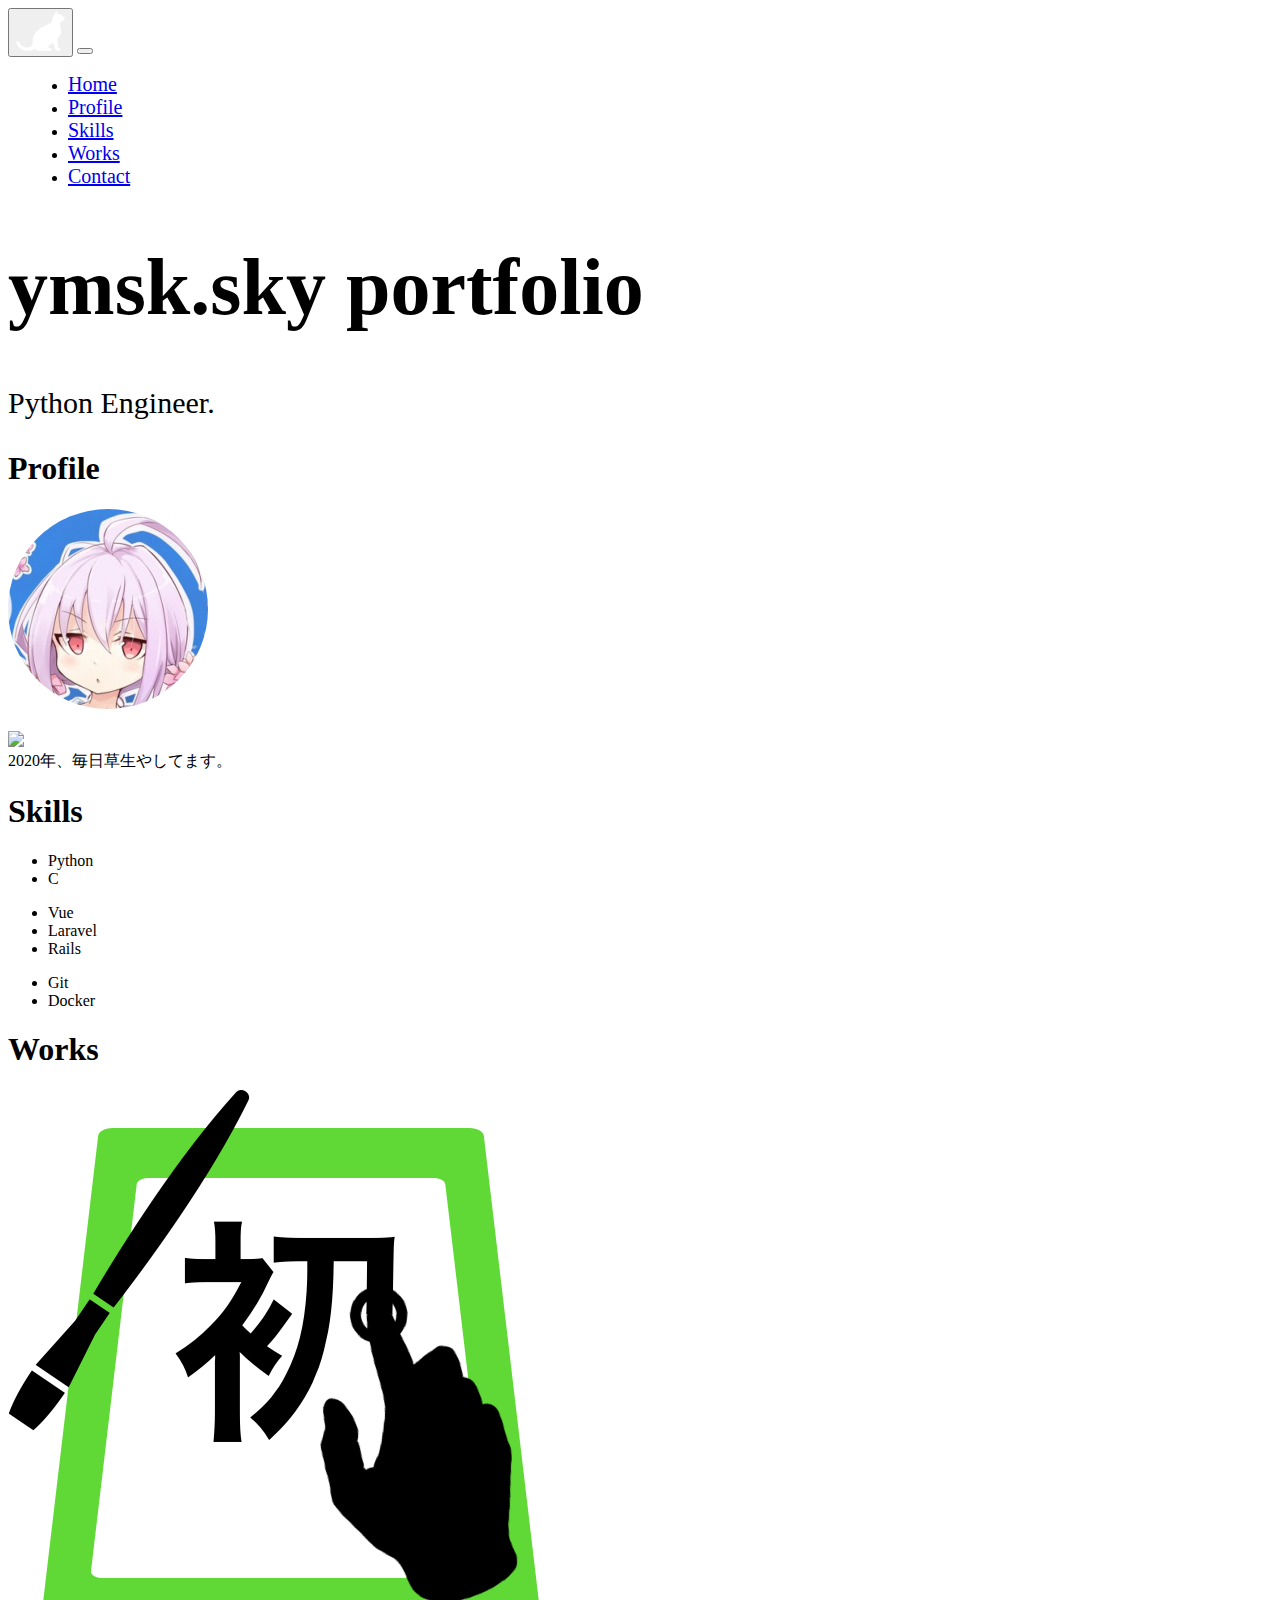
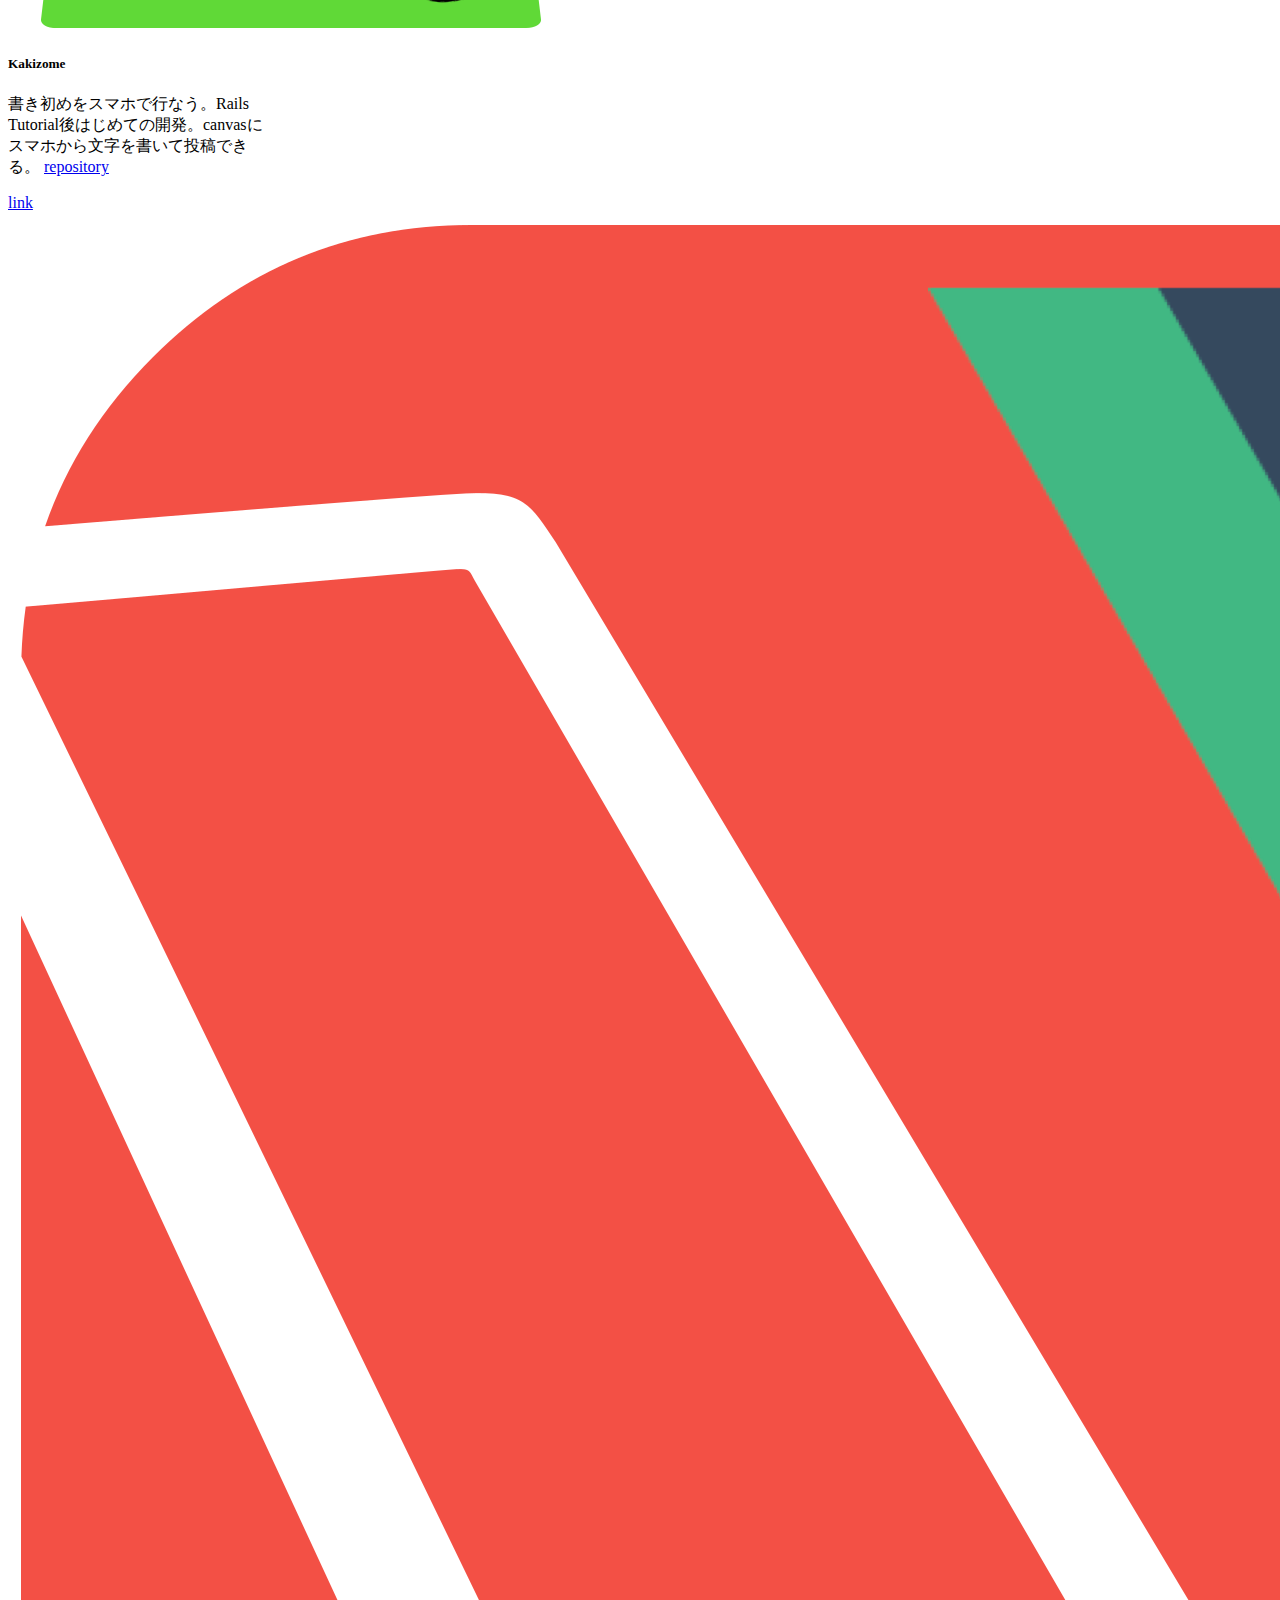
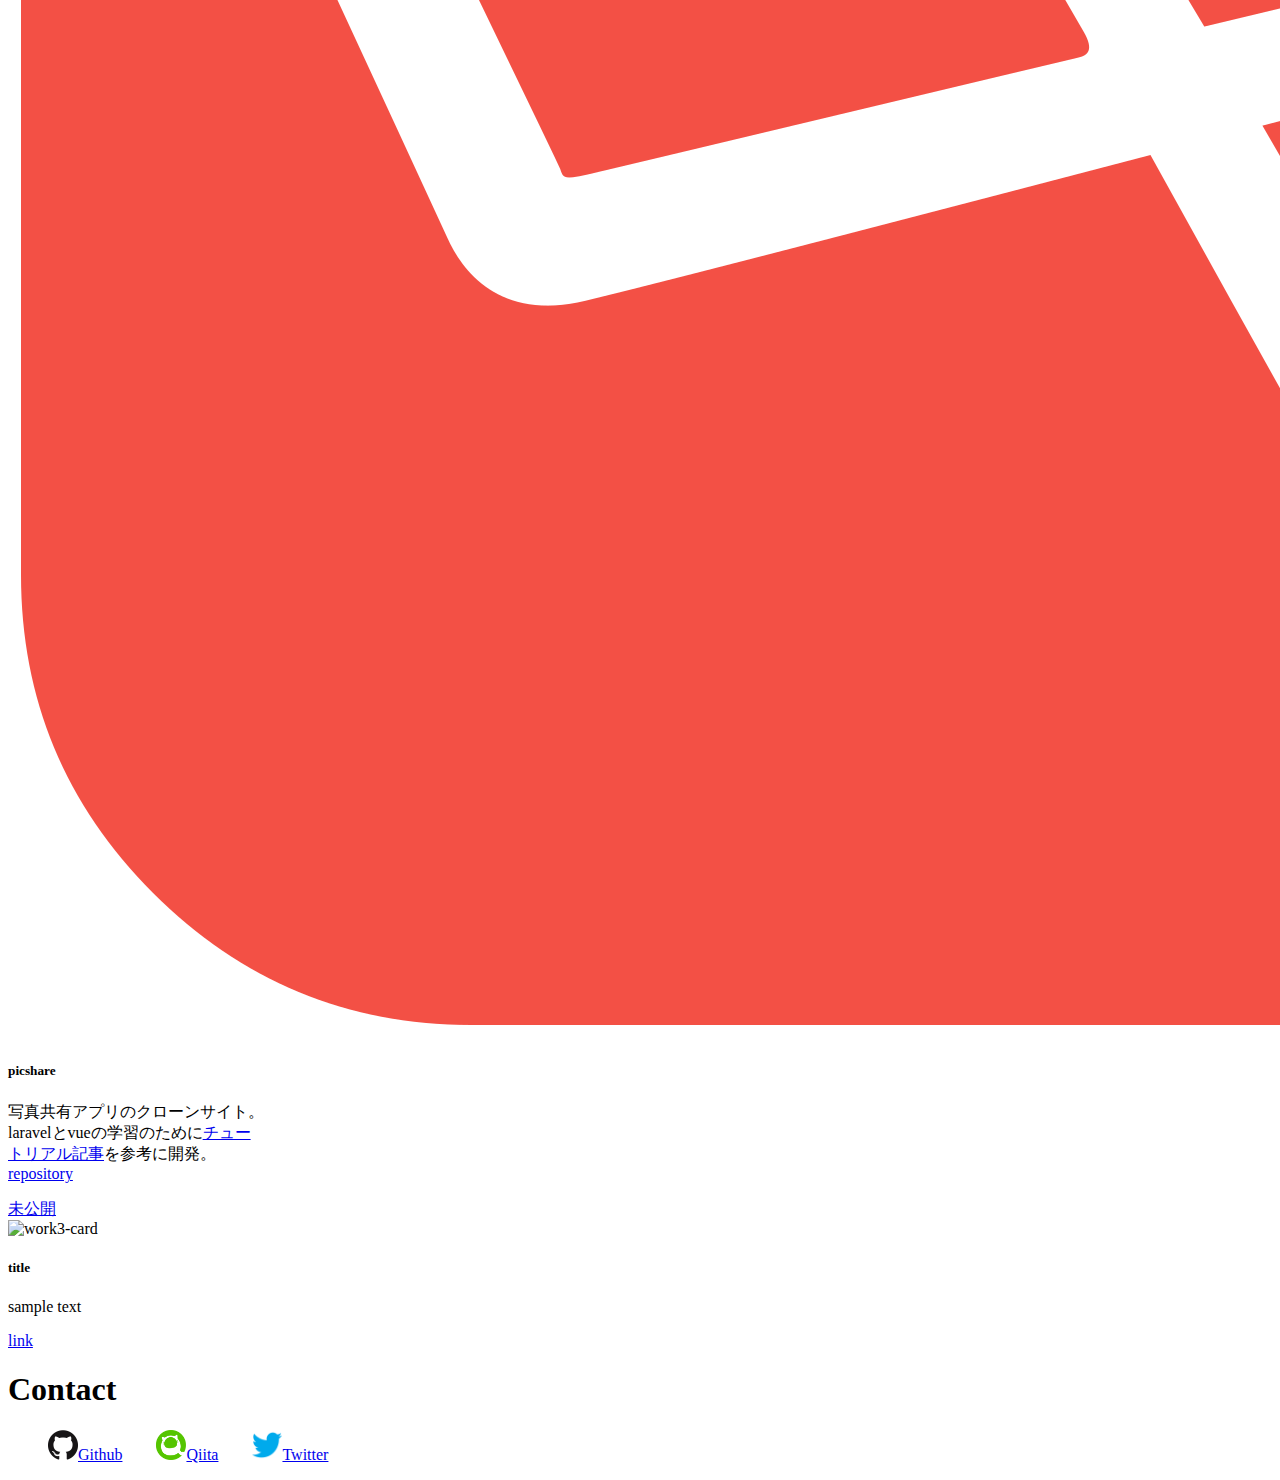
==== index.html @ 37daa80e "fix home" ====
<!DOCTYPE html>
<html lang="ja">
  <head>
    <meta charset="utf-8">
    <meta name="viewport" content="width=device-width, initial-scale=1.0">

    <title>ymsk-sky</title>

    <!-- css -->
    <link href="https://stackpath.bootstrapcdn.com/bootstrap/4.2.1/css/bootstrap.min.css" rel="stylesheet" integrity="sha384-GJzZqFGwb1QTTN6wy59ffF1BuGJpLSa9DkKMp0DgiMDm4iYMj70gZWKYbI706tWS" crossorigin="anonymous">
    <link href="css/master.css" rel="stylesheet" type="text/css">

    <!-- javascript -->
    <script defer src="https://code.jquery.com/jquery-3.3.1.slim.min.js" integrity="sha384-q8i/X+965DzO0rT7abK41JStQIAqVgRVzpbzo5smXKp4YfRvH+8abtTE1Pi6jizo" crossorigin="anonymous"></script>
    <script defer src="https://cdnjs.cloudflare.com/ajax/libs/popper.js/1.14.6/umd/popper.min.js" integrity="sha384-wHAiFfRlMFy6i5SRaxvfOCifBUQy1xHdJ/yoi7FRNXMRBu5WHdZYu1hA6ZOblgut" crossorigin="anonymous"></script>
    <script defer src="https://stackpath.bootstrapcdn.com/bootstrap/4.2.1/js/bootstrap.min.js" integrity="sha384-B0UglyR+jN6CkvvICOB2joaf5I4l3gm9GU6Hc1og6Ls7i6U/mkkaduKaBhlAXv9k" crossorigin="anonymous"></script>
    <script defer src="js/master.js" type="text/javascript"></script>
  </head>
  <body>
    <nav class="navbar navbar-expand-lg navbar-dark bg-dark">
      <button class="btn navbar-brand" onclick="addCats()">
        <img src="img/cat-icon.png" alt="cat">
      </button>

      <button class="navbar-toggler" type="button" data-toggle="collapse" data-target="#navbarSupportedContent" aria-controls="navbarSupportedContent" aria-expanded="false" aria-label="Toggle navigation">
        <span class="navbar-toggler-icon"></span>
      </button>
      <div class="collapse navbar-collapse" id="navbarSupportedContent">
        <ul class="navbar-nav ml-auto">
          <li class="nav-item">
            <a class="nav-link" href="#home">Home</a>
          </li>
          <li class="nav-item">
            <a class="nav-link" href="#profile">Profile</a>
          </li>
          <li class="nav-item">
            <a class="nav-link" href="#skills">Skills</a>
          </li>
          <li class="nav-item">
            <a class="nav-link" href="#works">Works</a>
          </li>
          <li class="nav-item">
            <a class="nav-link" href="#contact">Contact</a>
          </li>
        </ul>
      </div>
    </nav>
    <div class="container">
      <h1 id="home">ymsk.sky portfolio</h1>
      <p class="home-description">Python Engineer.</p>

      <h1 id="profile">Profile</h1>
      <img class="my-icon" src="img/prof.jpg" alt="icon">
      <div class="profile-content">
        <br>
        <img src="https://grass-graph.moshimo.works/images/ymsk-sky.png">
        <br>
        2020年、毎日草生やしてます。
      </div>

      <h1 id="skills">Skills</h1>
      <div class="skills-content">
        <ul class="language-skills">
          <li>Python</li>
          <li>C</li>
        </ul>
        <ul class="frameworks-skills">
          <li>Vue</li>
          <li>Laravel</li>
          <li>Rails</li>
        </ul>
        <ul class="tools-skills">
          <li>Git</li>
          <li>Docker</li>
        </ul>
      </div>

      <h1 id="works">Works</h1>
      <div class="works-content row">
        <div class="col-3">
          <div class="card">
            <img class="card-img-top" src="img/kakizome.png" alt="work1-card">
            <div class="card-body">
              <h5 class="card-title">Kakizome</h5>
              <p class="card-text">
                書き初めをスマホで行なう。Rails Tutorial後はじめての開発。canvasにスマホから文字を書いて投稿できる。
                <a href="https://github.com/ymsk-sky/kakizome" target="_blank" rel="noopener noreferrer">repository</a>
              </p>
              <a class="btn btn-primary" href="https://kakizome.herokuapp.com" target="_blank" rel="noopener noreferrer">link</a>
            </div>
          </div>
        </div>
        <div class="col-3">
          <div class="card">
            <img class="card-img-top picshare-img" src="img/laravel_with_vue.png" alt="work2-card">
            <div class="card-body">
              <h5 class="card-title">picshare</h5>
              <p class="card-text">
                写真共有アプリのクローンサイト。laravelとvueの学習のために<a href="https://www.hypertextcandy.com/vue-laravel-tutorial-introduction" target="_blank" rel="noopener noreferrer">チュートリアル記事</a>を参考に開発。
                <a href="https://github.com/ymsk-sky/picshare_tutorial_app" target="_blank" rel="noopener noreferrer">repository</a>
              </p>
              <a class="btn btn-primary disabled" href="#">未公開</a>
            </div>
          </div>
        </div>
        <div class="col-3">
          <div class="card">
            <img class="card-img-top" src="" alt="work3-card">
            <div class="card-body">
              <h5 class="card-title">title</h5>
              <p class="card-text">sample text</p>
              <a class="btn btn-primary" href="#" target="_blank" rel="noopener noreferrer">link</a>
            </div>
          </div>
        </div>
      </div>

      <h1 id="contact">Contact</h1>
      <ul class="contact-list">
        <li><a href="https://github.com/ymsk-sky" target="_blank" rel="noopener noreferrer"><img src="img/github.png">Github</a></li>
        <li><a href="https://qiita.com/ymsk_sky" target="_blank" rel="noopener noreferrer"><img src="img/qiita.png">Qiita</a></li>
        <li><a href="https://twitter.com/ymsk_sky" target="_blank" rel="noopener noreferrer"><img src="img/twitter.png">Twitter</a></li>
      </ul>
    </div>
  </body>
</html>
---- css/master.css ----
/* for NAVBAR */
.navbar-brand > img {
  height: 40px;
}

.nav-item {
  margin-left: 20px;
}

.nav-link {
  font-size: 20px;
}

/* for HOME */
#home {
  font-size: 80px;
}

.home-description {
  font-size: 30px;
}

/* for PROFILE */
.my-icon {
  height: 200px;
  border-radius: 50%;
}

/* for WORKS */
.works-content .card {
  width: 16rem;
}

.picshare-img {
  padding: 5%;
}

/* for CONTACT */
.contact-list img {
  width: 30px;
}

.contact-list li {
  display: inline;
  padding-right: 30px;
}
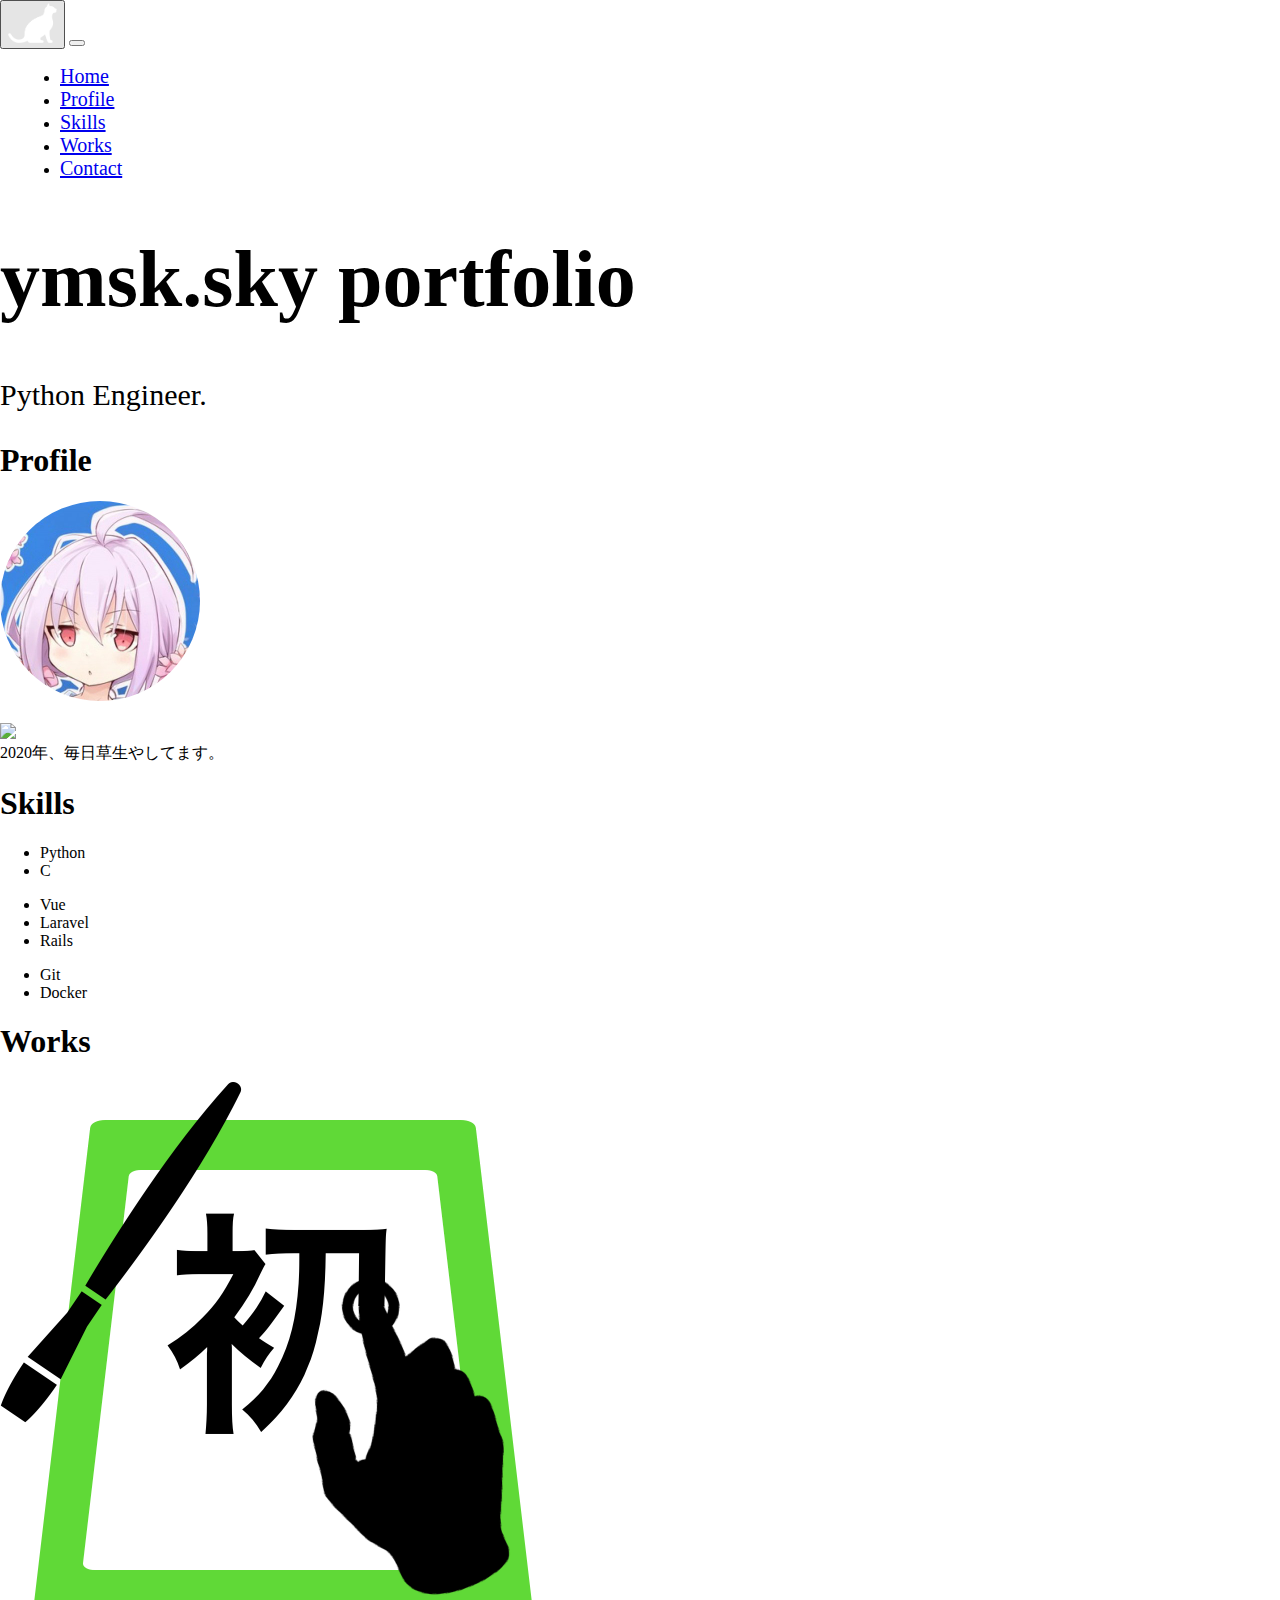
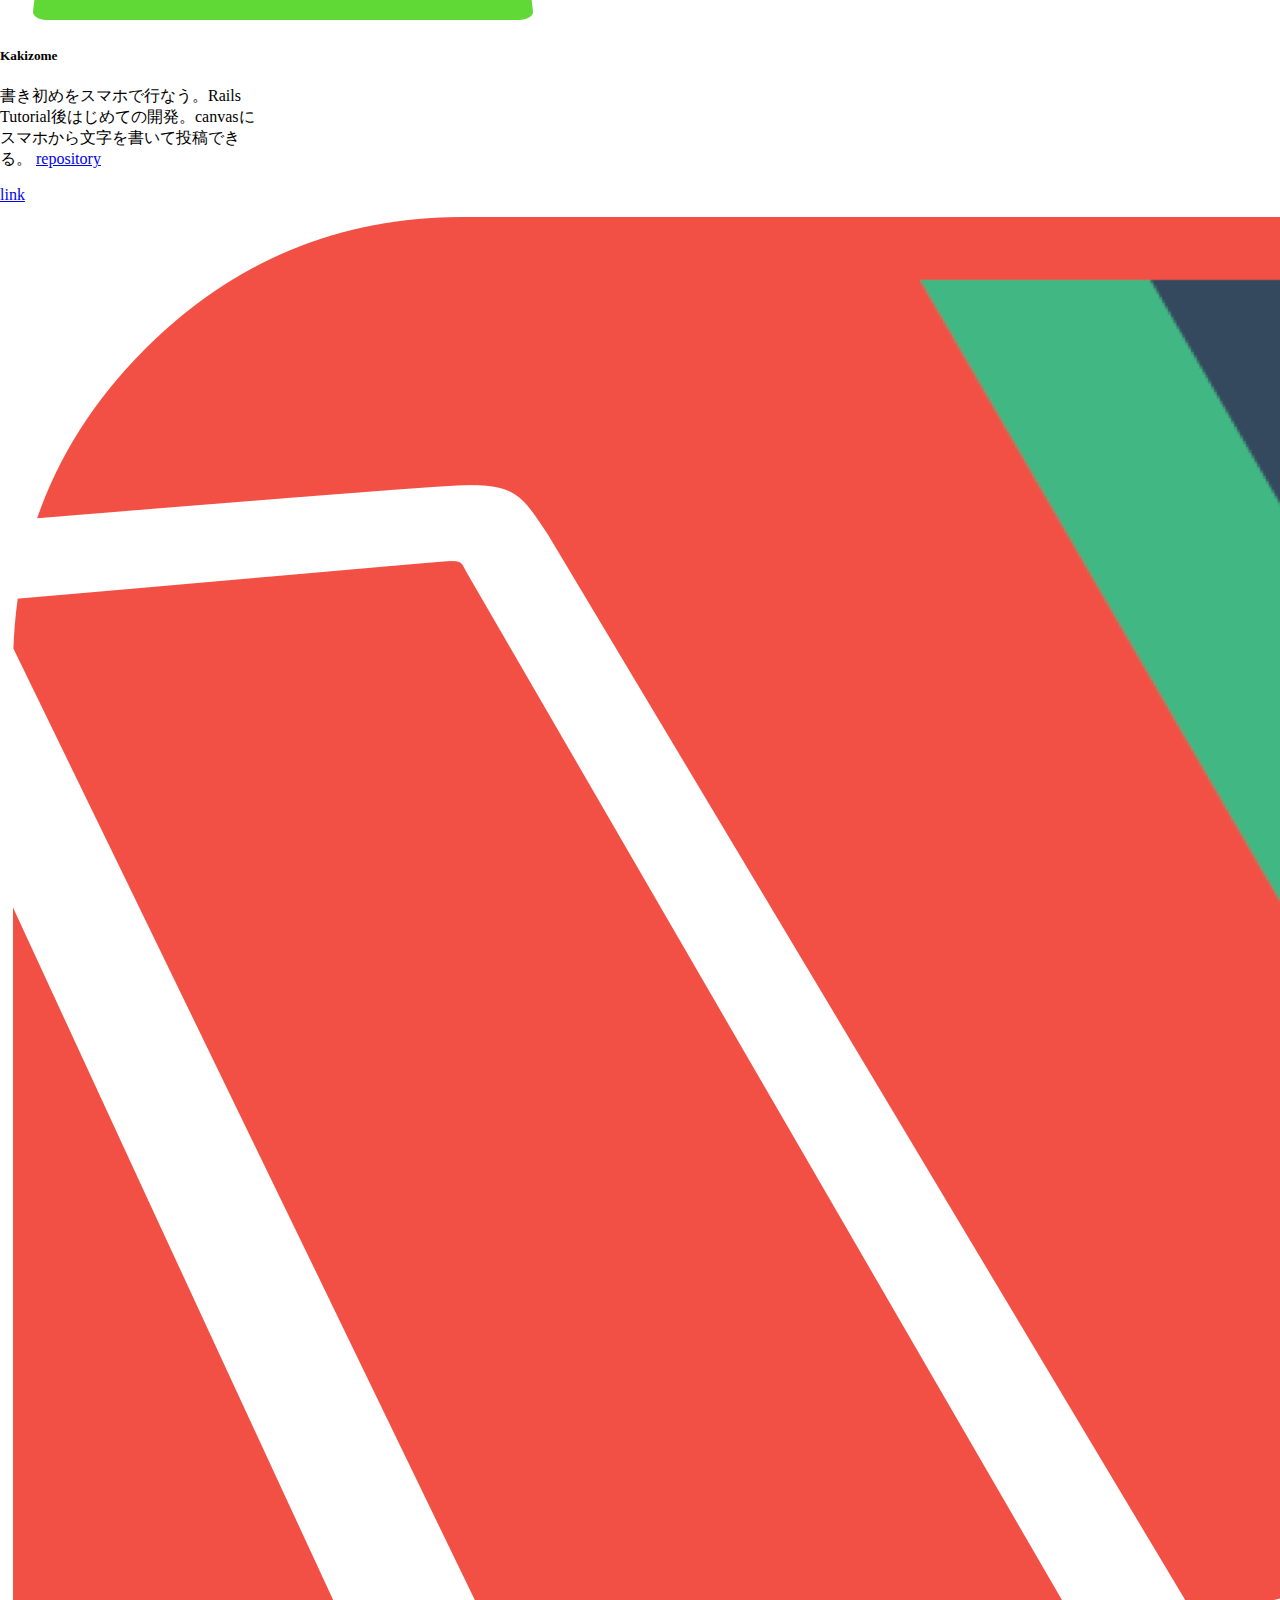
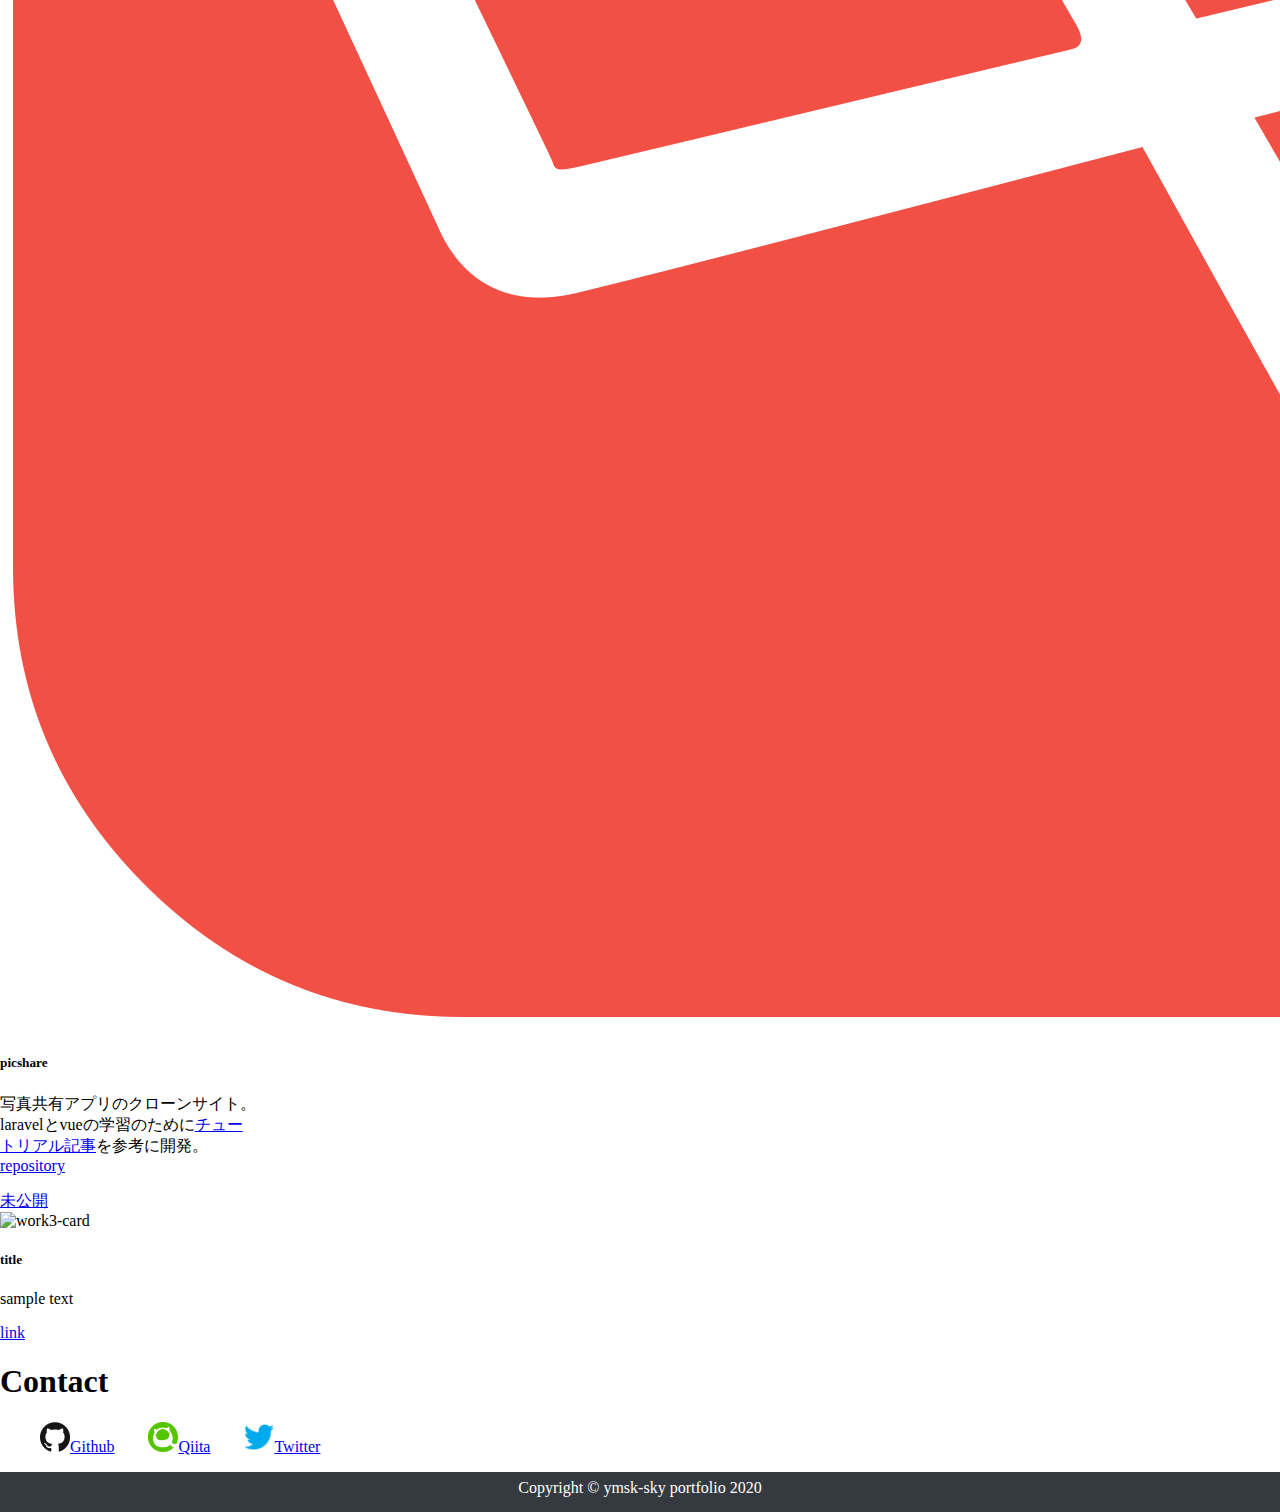
==== commit 2ba030d2: "implement footer" ====
--- a/index.html
+++ b/index.html
@@ -45,6 +45,7 @@
         </ul>
       </div>
     </nav>
+
     <div class="container">
       <h1 id="home">ymsk.sky portfolio</h1>
       <p class="home-description">Python Engineer.</p>
@@ -122,5 +123,9 @@
         <li><a href="https://twitter.com/ymsk_sky" target="_blank" rel="noopener noreferrer"><img src="img/twitter.png">Twitter</a></li>
       </ul>
     </div>
+
+    <footer class="footer">
+      <p class="footer-text">Copyright © ymsk-sky portfolio 2020</p>
+    </footer>
   </body>
 </html>
--- a/css/master.css
+++ b/css/master.css
@@ -1,3 +1,9 @@
+body, html {
+  padding: 0;
+  margin: 0;
+  height: 100%;
+}
+
 /* for NAVBAR */
 .navbar-brand > img {
   height: 40px;
@@ -44,3 +50,18 @@
   display: inline;
   padding-right: 30px;
 }
+
+/* for FOOTER */
+.footer {
+  bottom: 0;
+  width: 100%;
+  height: 40px;
+  background-color: #343a40;
+}
+
+.footer-text {
+  color: white;
+  text-align: center;
+  padding-top: 7px;
+  margin-bottom: 0;
+}
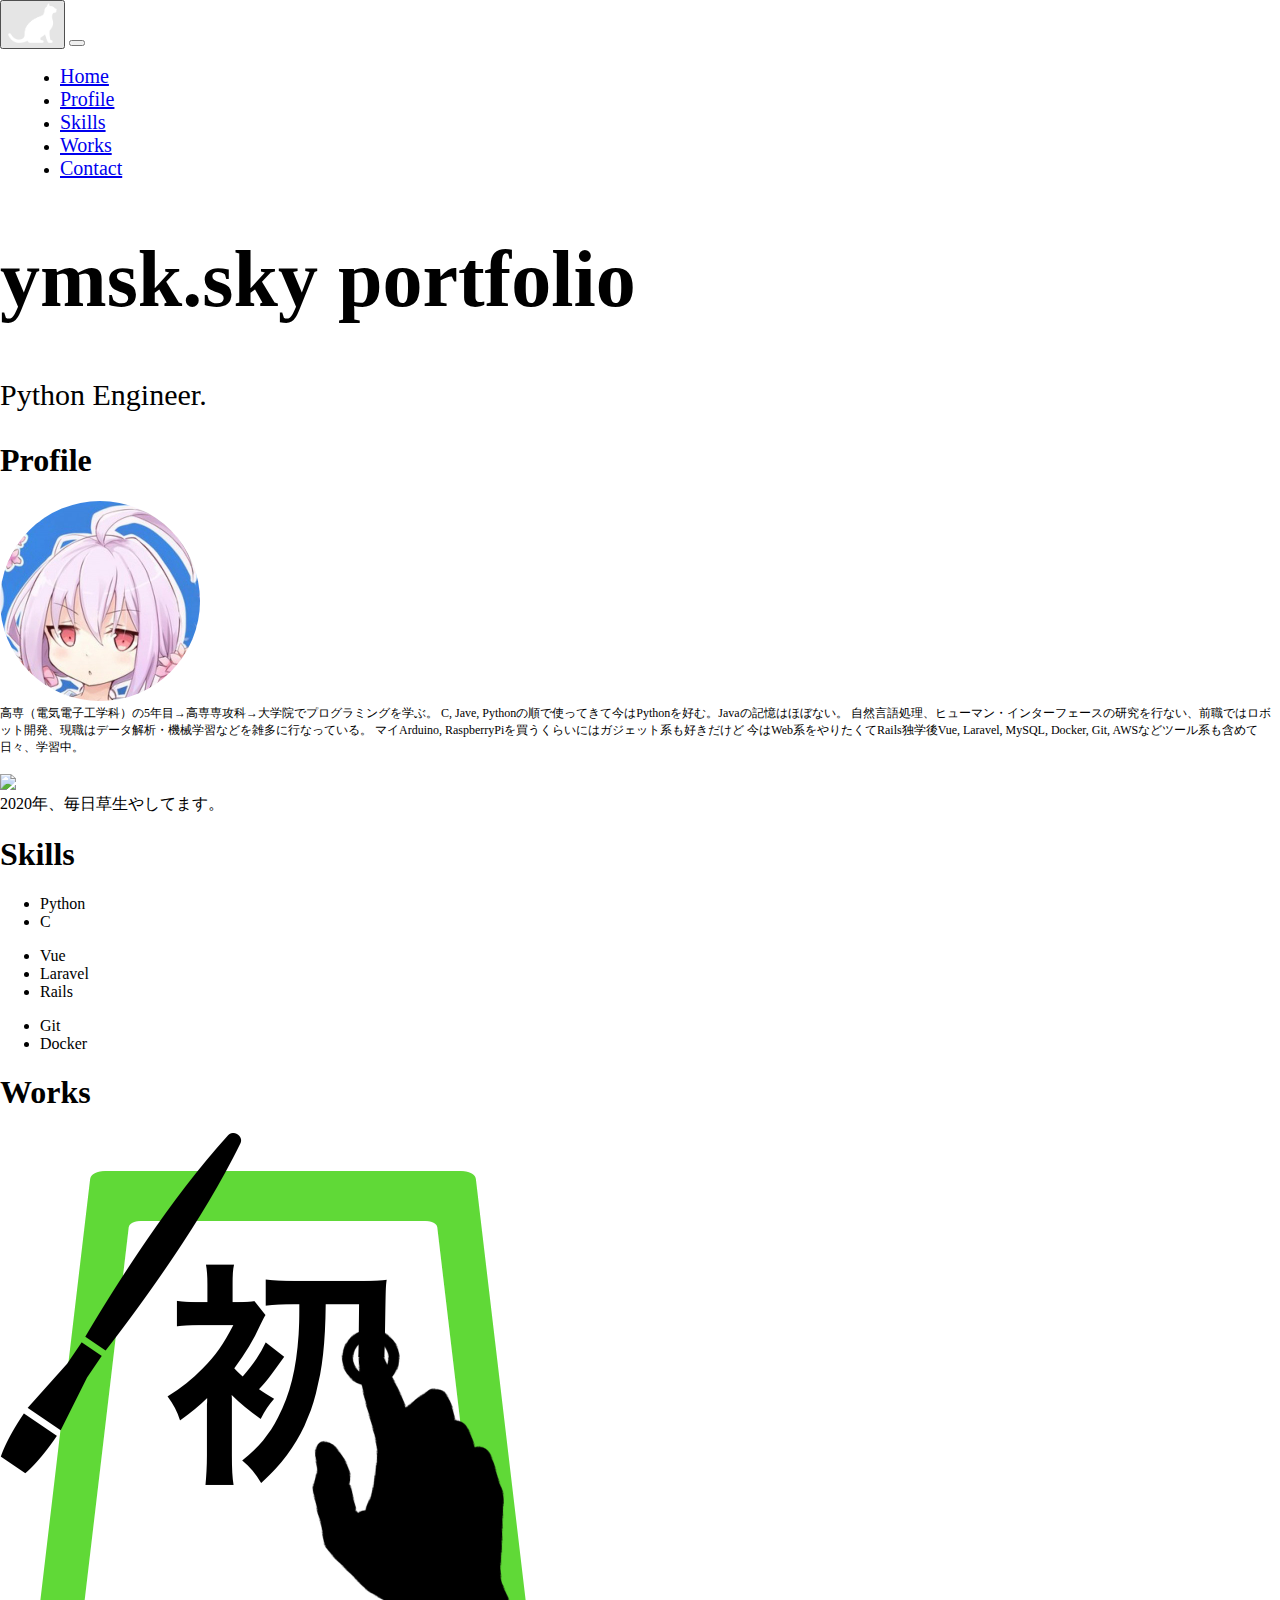
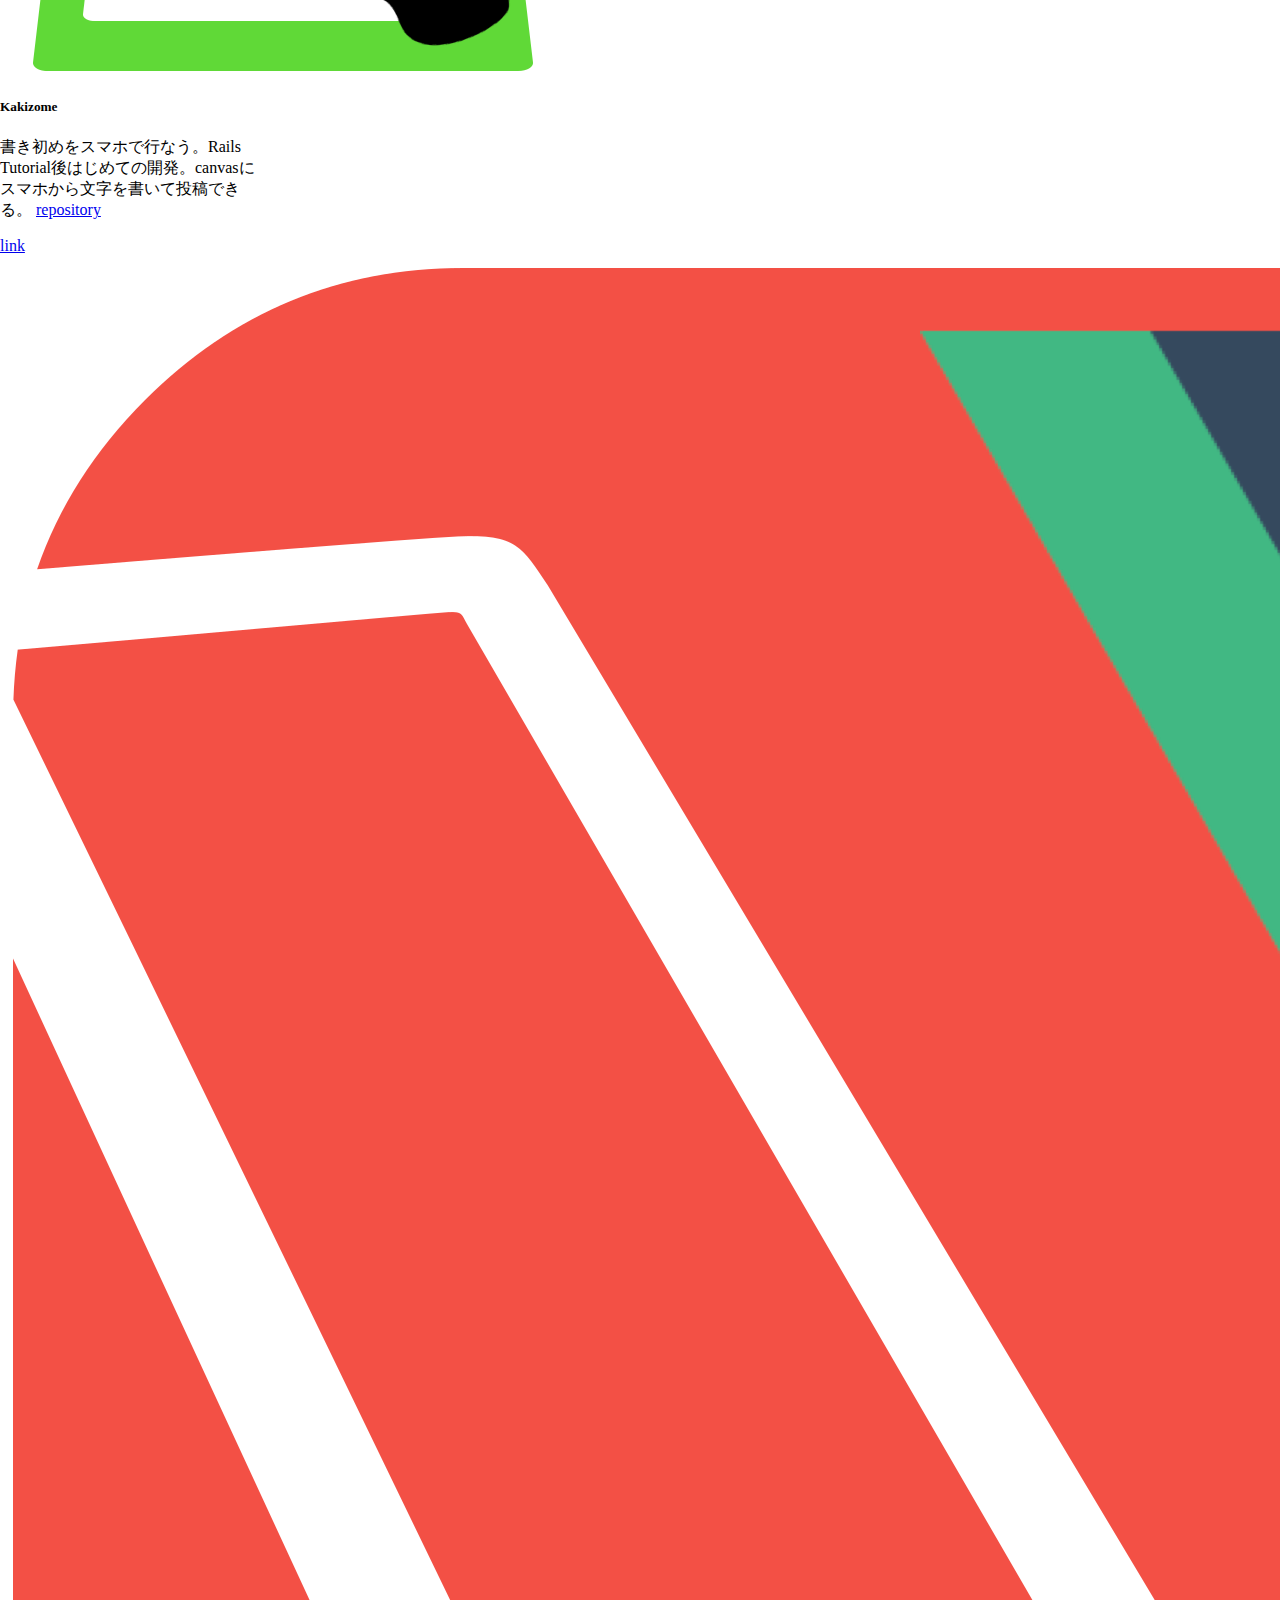
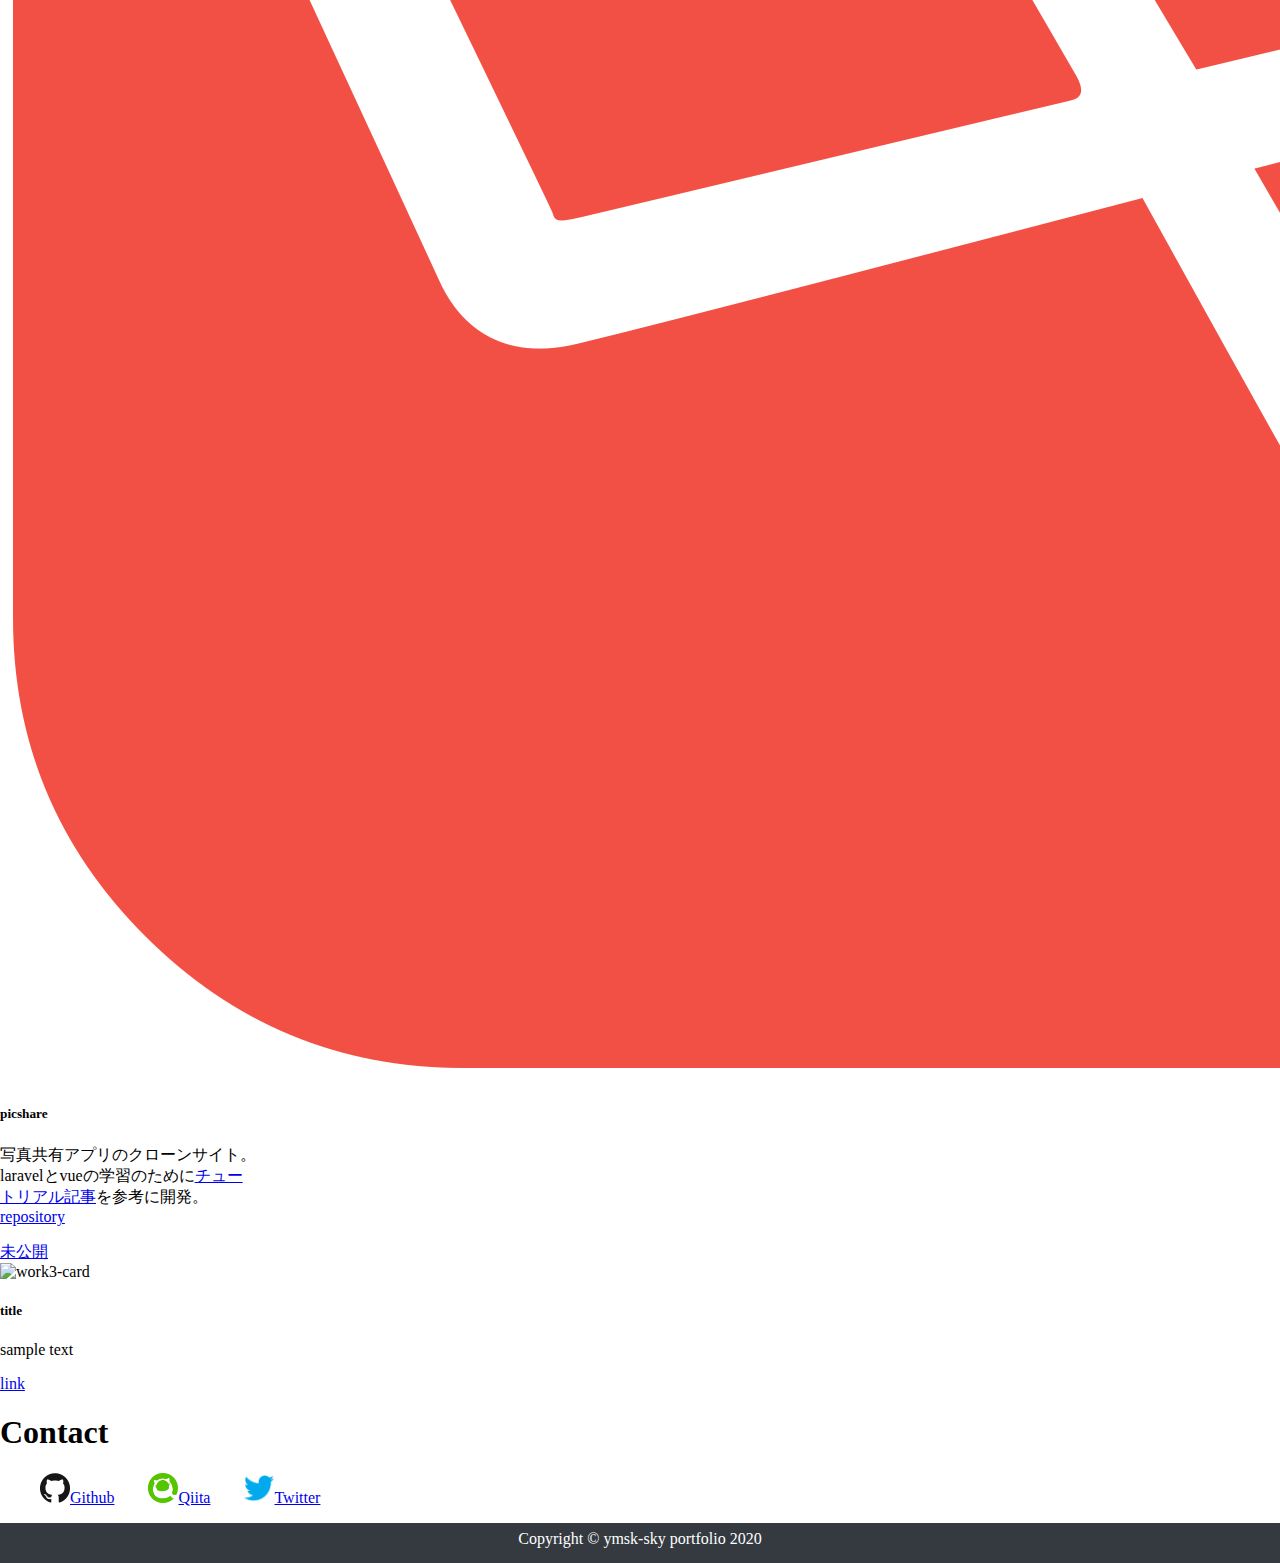
==== commit c0144dba: "プロフィール文章作成" ====
--- a/index.html
+++ b/index.html
@@ -53,6 +53,13 @@
       <h1 id="profile">Profile</h1>
       <img class="my-icon" src="img/prof.jpg" alt="icon">
       <div class="profile-content">
+        <div class="profile-sentence">
+          高専（電気電子工学科）の5年目→高専専攻科→大学院でプログラミングを学ぶ。
+          C, Jave, Pythonの順で使ってきて今はPythonを好む。Javaの記憶はほぼない。
+          自然言語処理、ヒューマン・インターフェースの研究を行ない、前職ではロボット開発、現職はデータ解析・機械学習などを雑多に行なっている。
+          マイArduino, RaspberryPiを買うくらいにはガジェット系も好きだけど
+          今はWeb系をやりたくてRails独学後Vue, Laravel, MySQL, Docker, Git, AWSなどツール系も含めて日々、学習中。
+        </div>
         <br>
         <img src="https://grass-graph.moshimo.works/images/ymsk-sky.png">
         <br>
--- a/css/master.css
+++ b/css/master.css
@@ -30,6 +30,10 @@
 .my-icon {
   height: 200px;
   border-radius: 50%;
+}
+
+.profile-sentence {
+  font-size: 12px;
 }
 
 /* for WORKS */
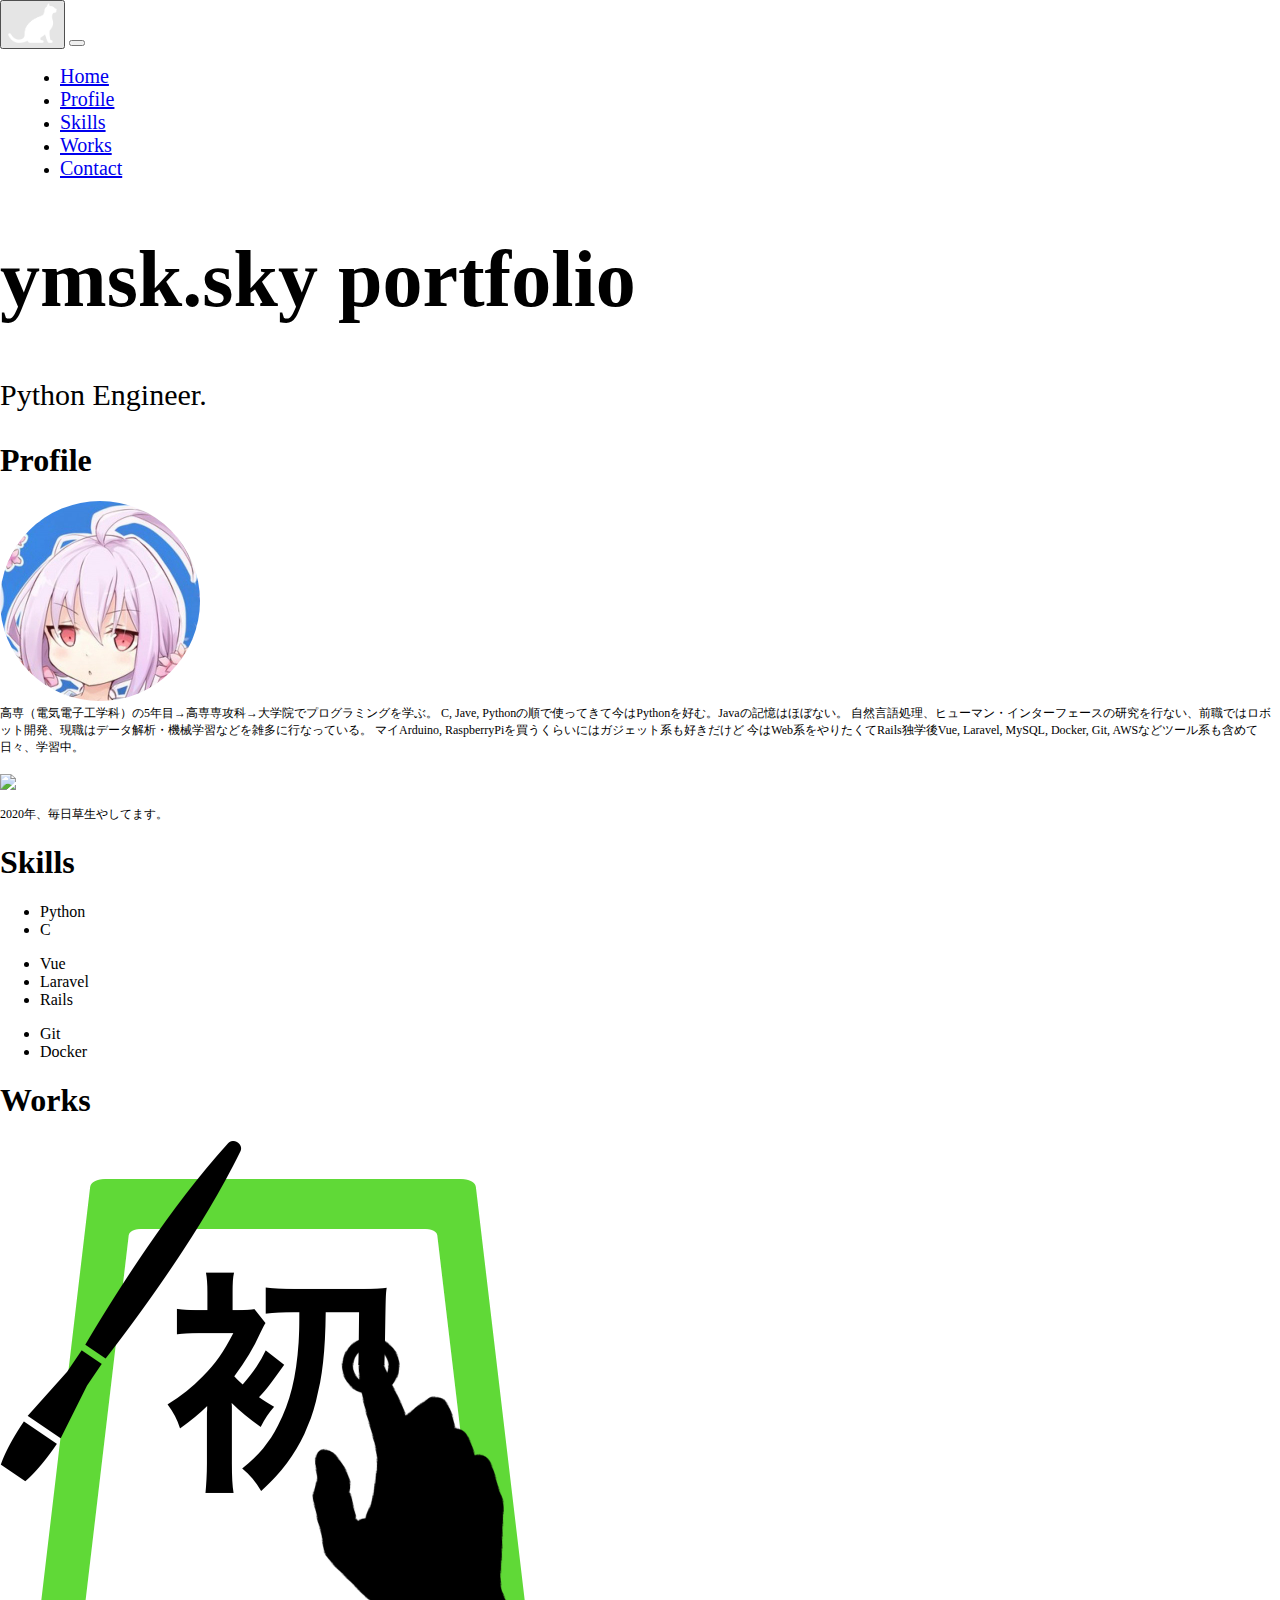
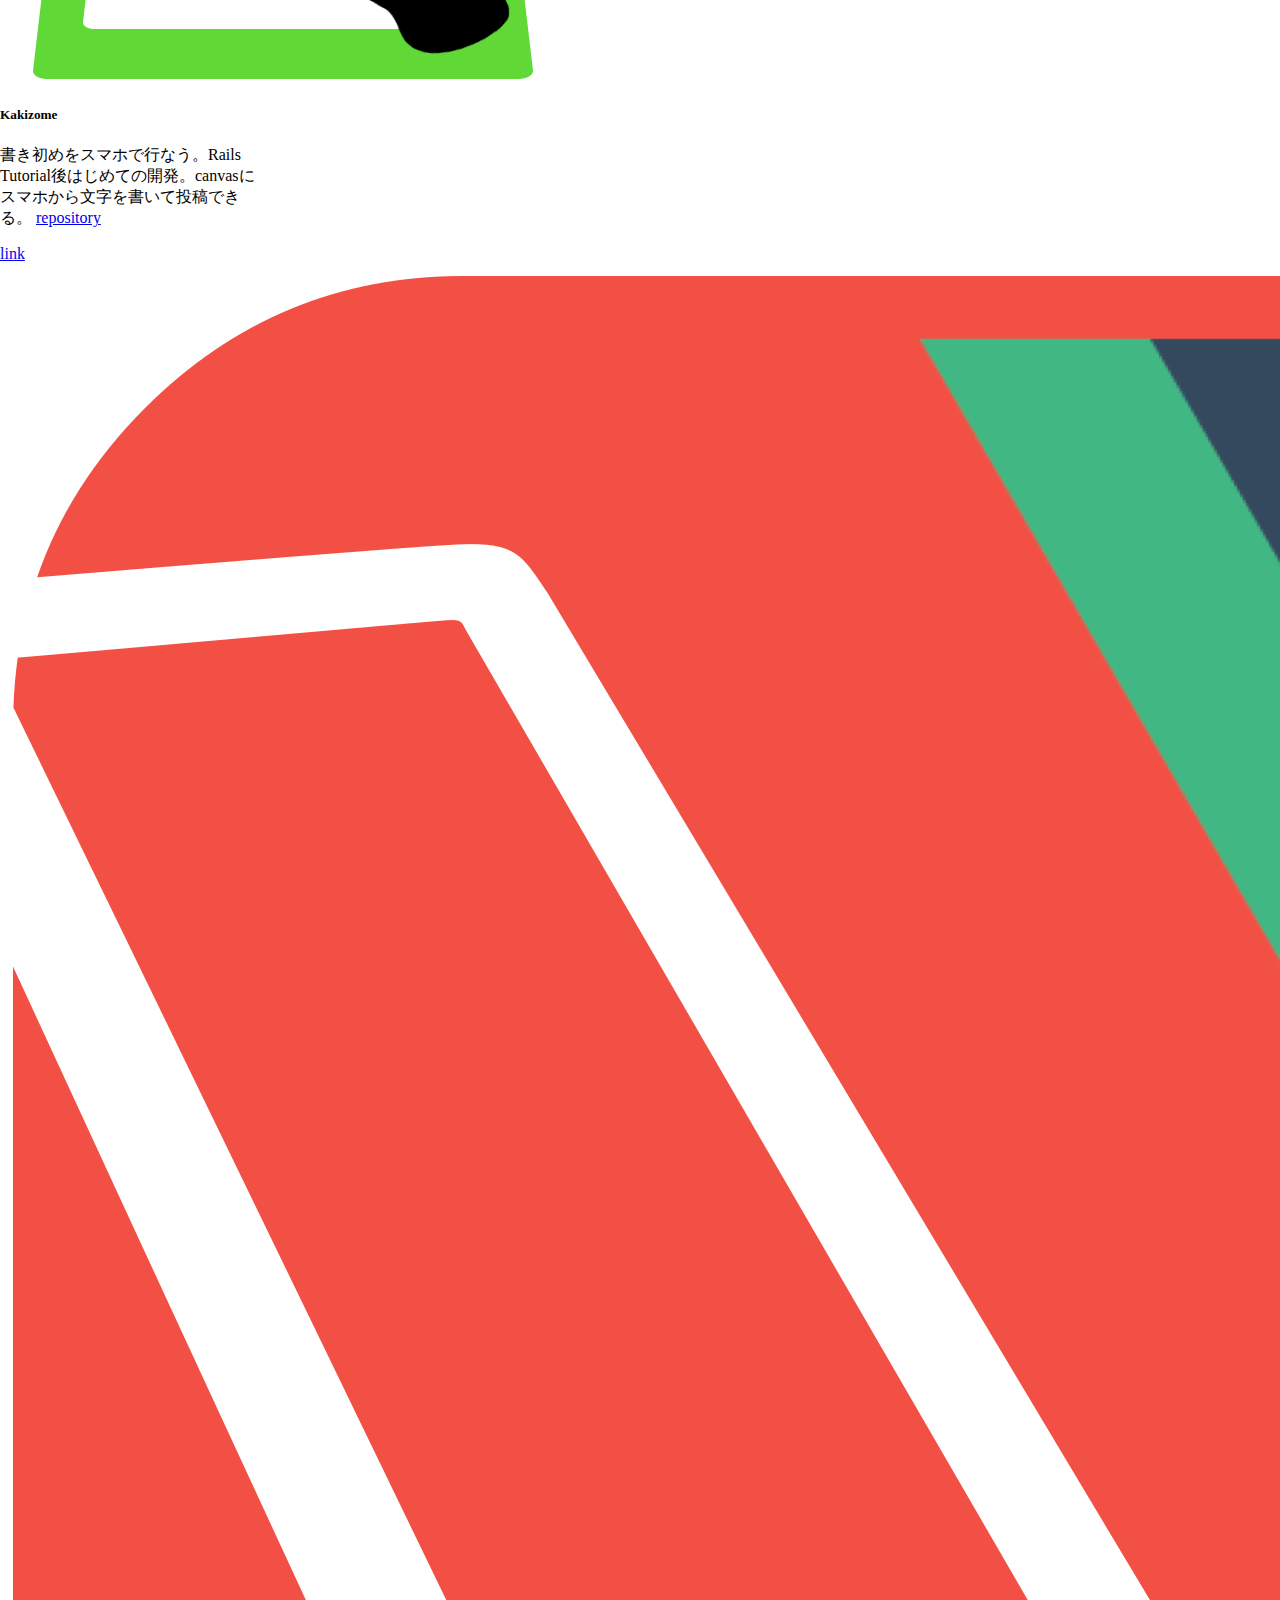
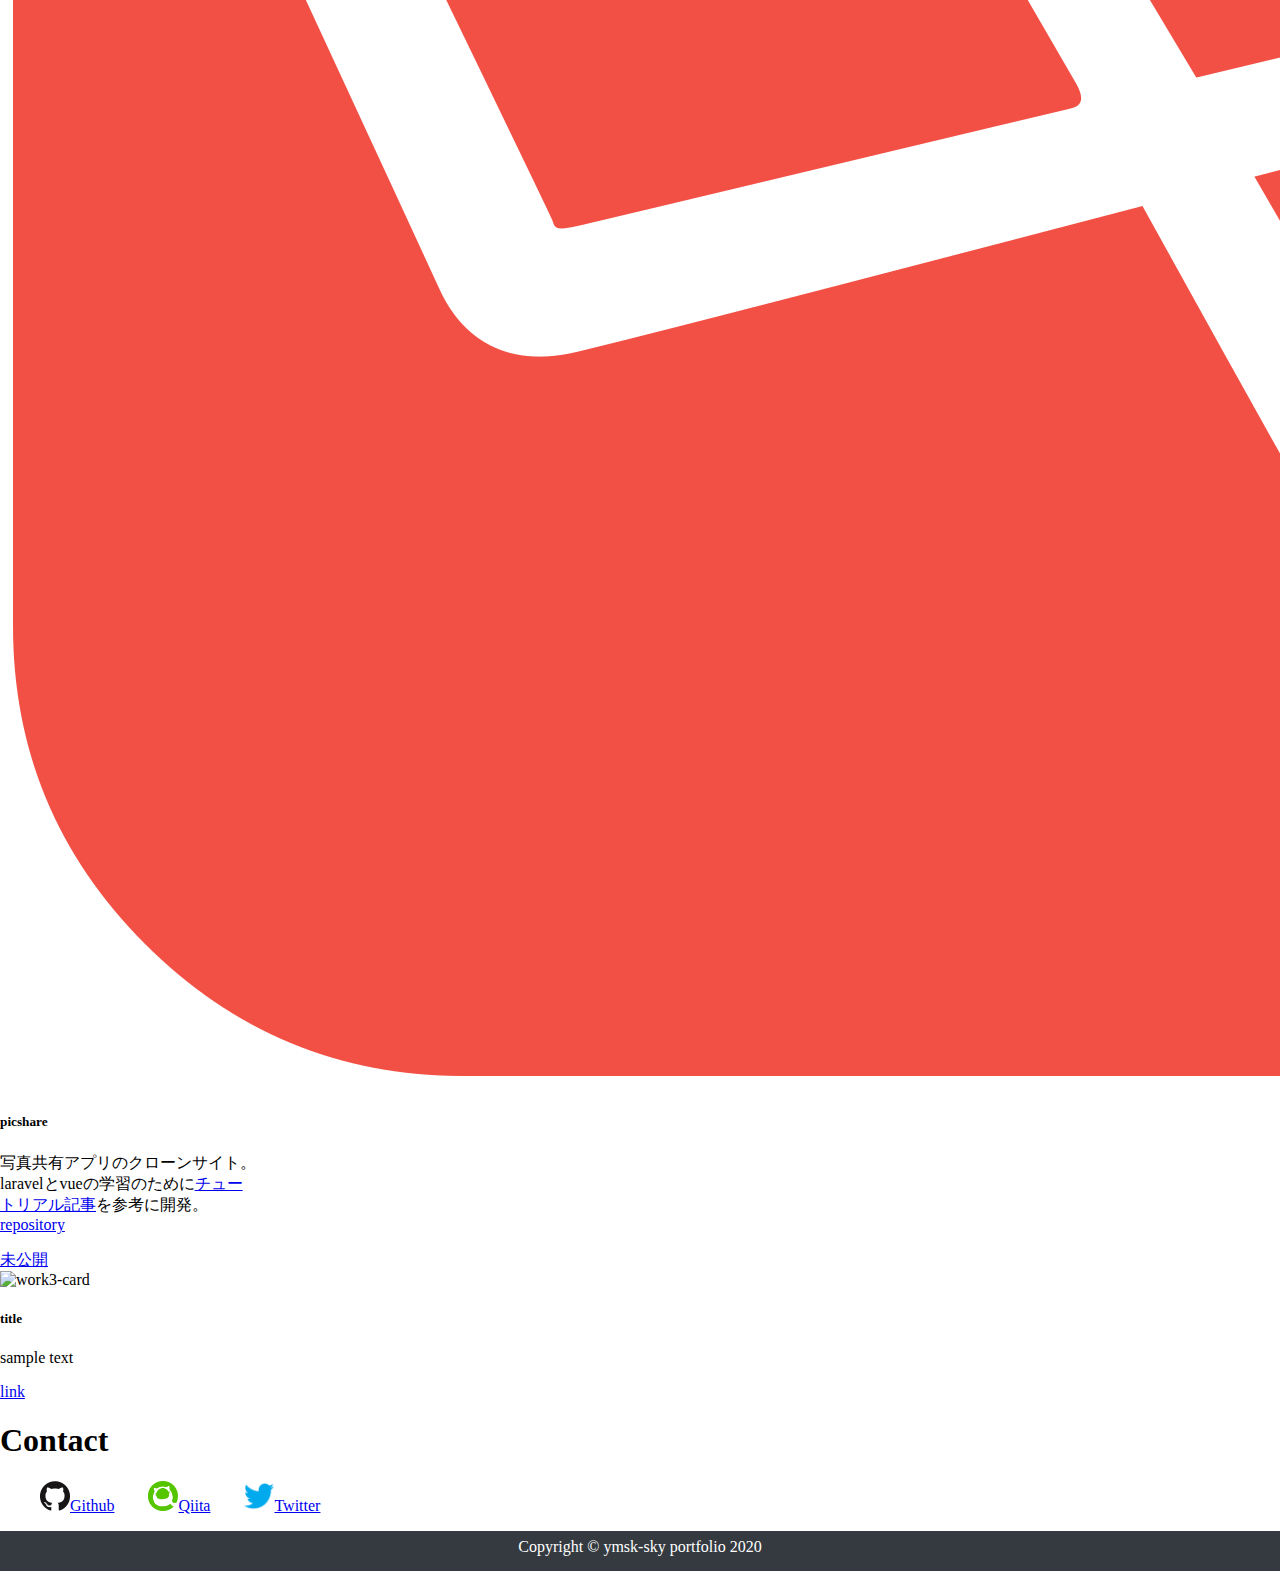
==== commit c11a5fdb: "profile調整" ====
--- a/index.html
+++ b/index.html
@@ -51,8 +51,10 @@
       <p class="home-description">Python Engineer.</p>
 
       <h1 id="profile">Profile</h1>
-      <img class="my-icon" src="img/prof.jpg" alt="icon">
       <div class="profile-content">
+        <div class="profile-icon">
+          <img class="my-icon" src="img/prof.jpg" alt="icon">
+        </div>
         <div class="profile-sentence">
           高専（電気電子工学科）の5年目→高専専攻科→大学院でプログラミングを学ぶ。
           C, Jave, Pythonの順で使ってきて今はPythonを好む。Javaの記憶はほぼない。
@@ -63,7 +65,7 @@
         <br>
         <img src="https://grass-graph.moshimo.works/images/ymsk-sky.png">
         <br>
-        2020年、毎日草生やしてます。
+        <p class="profile-sentence">2020年、毎日草生やしてます。</p>
       </div>
 
       <h1 id="skills">Skills</h1>
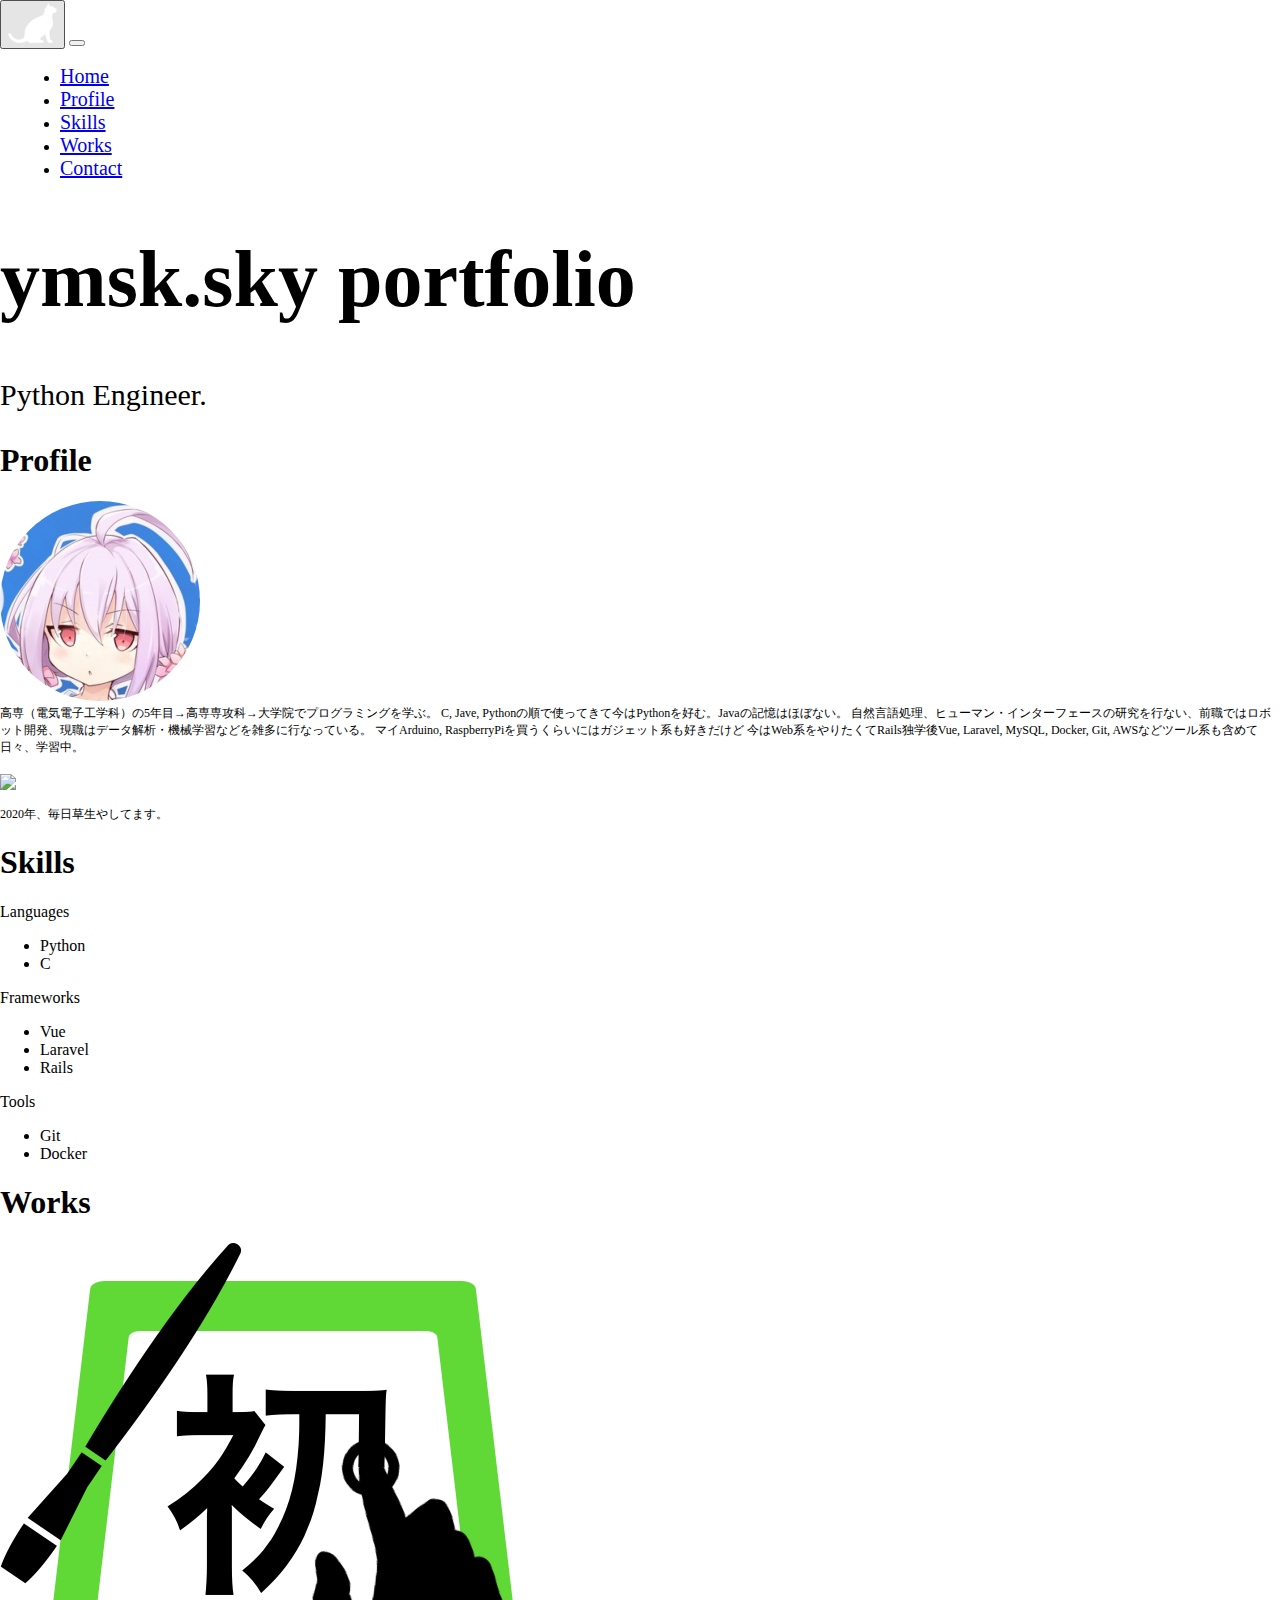
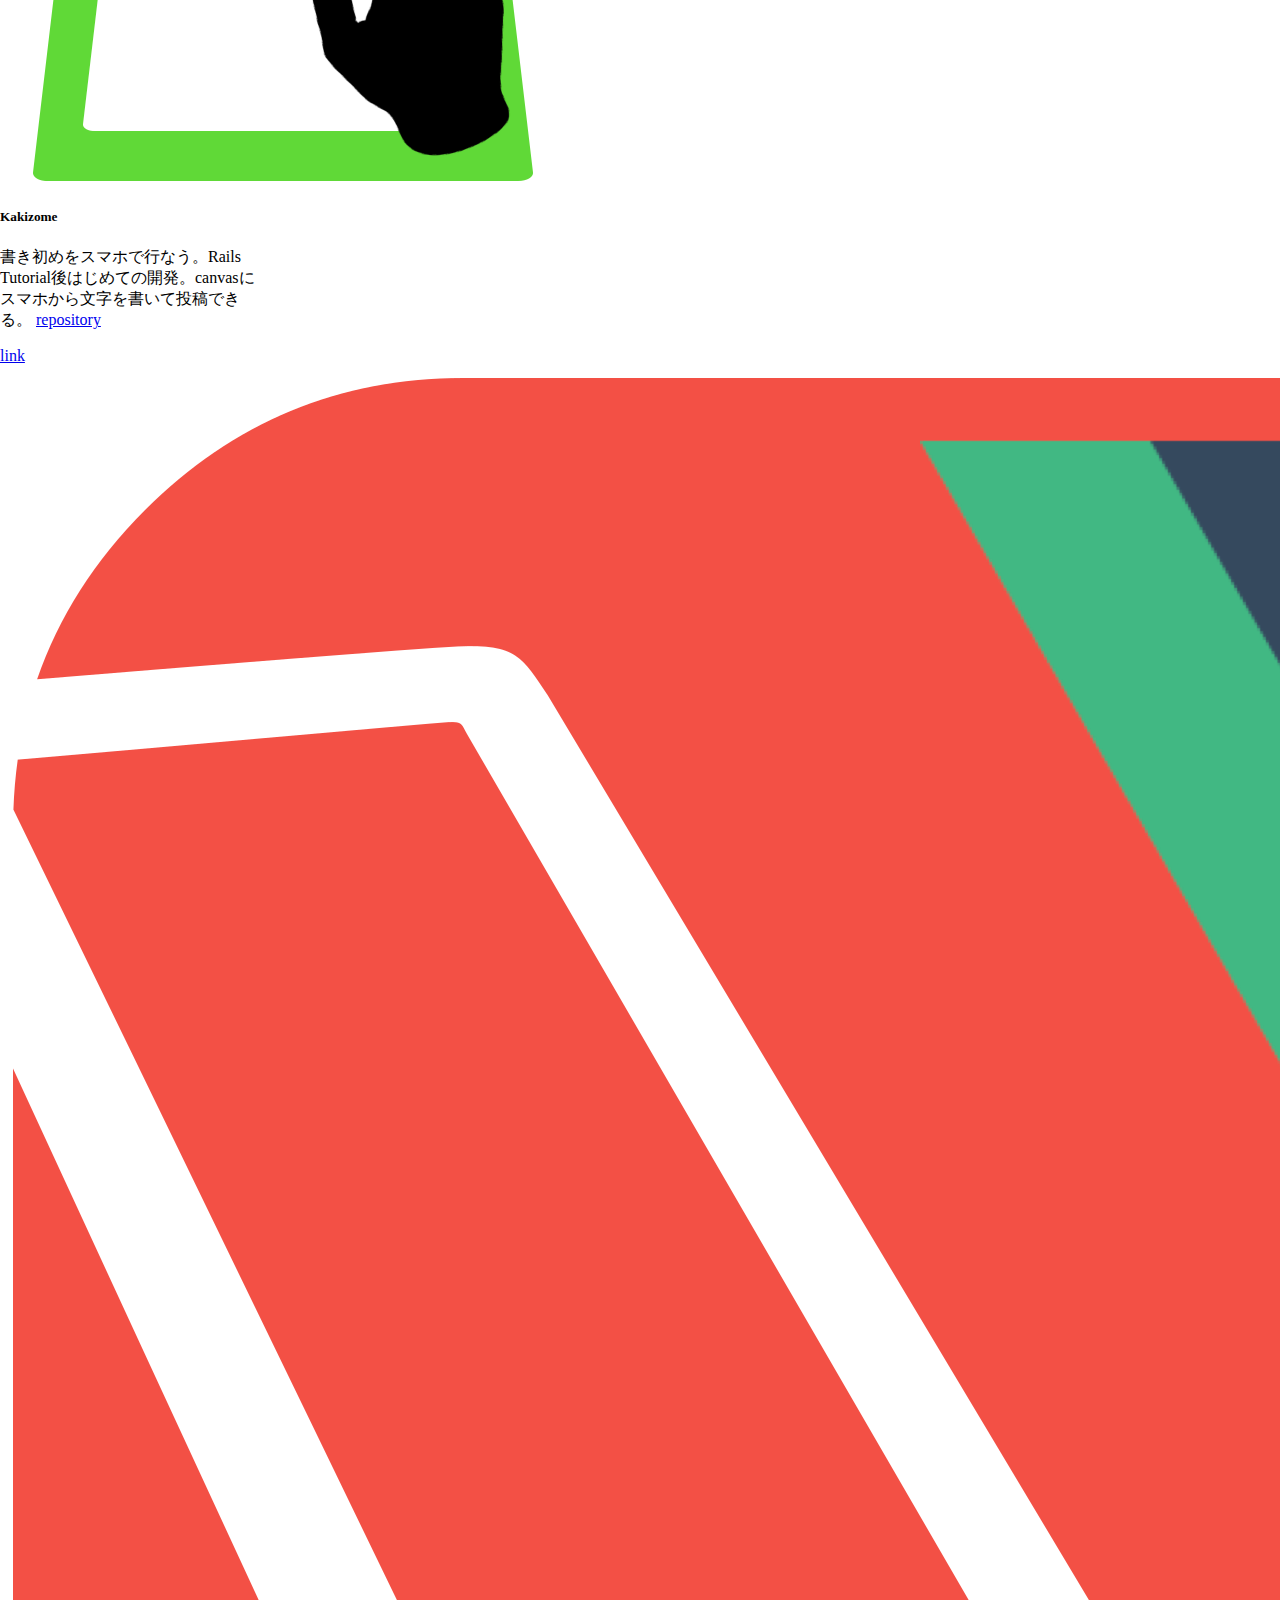
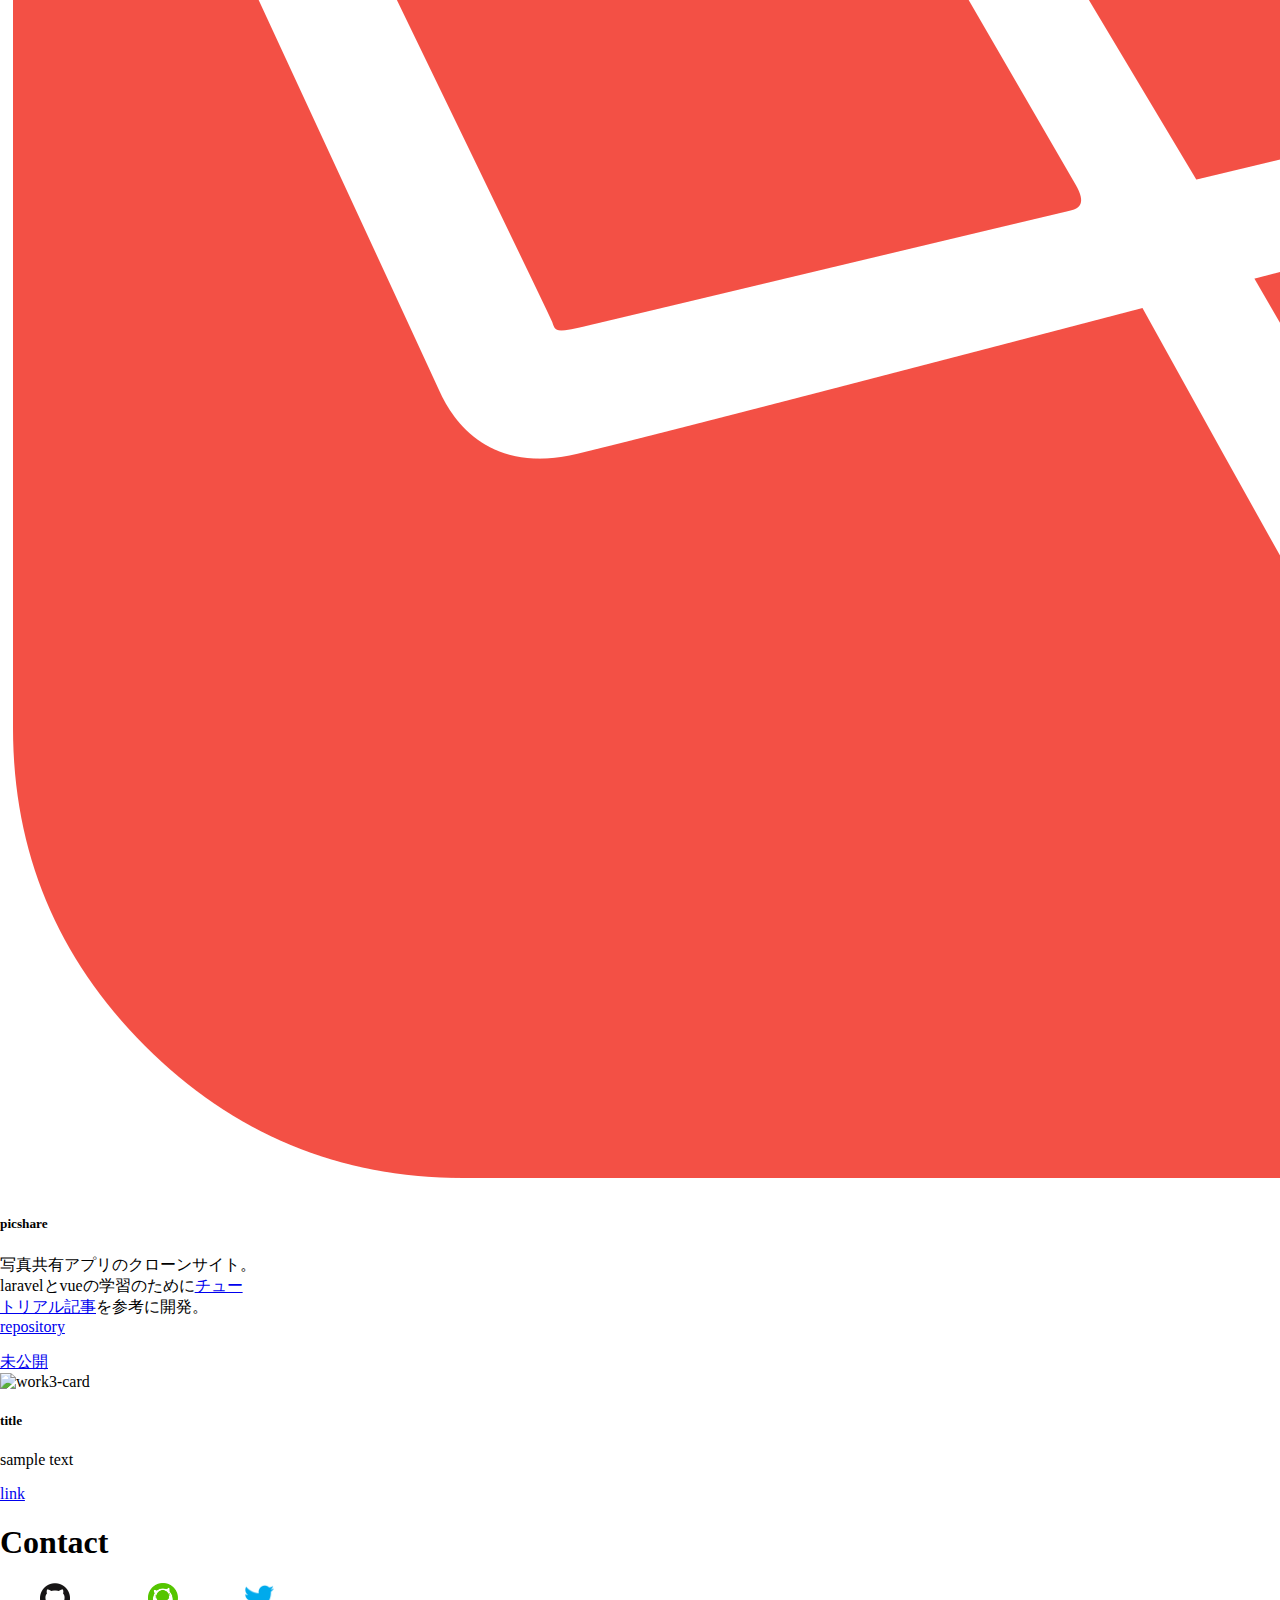
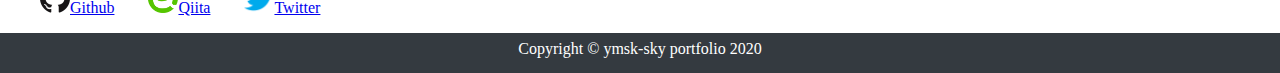
==== commit 82f444f2: "skills調整" ====
--- a/index.html
+++ b/index.html
@@ -70,19 +70,28 @@
 
       <h1 id="skills">Skills</h1>
       <div class="skills-content">
-        <ul class="language-skills">
-          <li>Python</li>
-          <li>C</li>
-        </ul>
-        <ul class="frameworks-skills">
-          <li>Vue</li>
-          <li>Laravel</li>
-          <li>Rails</li>
-        </ul>
-        <ul class="tools-skills">
-          <li>Git</li>
-          <li>Docker</li>
-        </ul>
+        <div class="language">
+          <label>Languages</label>
+          <ul class="language-skills">
+            <li>Python</li>
+            <li>C</li>
+          </ul>
+        </div>
+        <div class="framework">
+          <label>Frameworks</label>
+          <ul class="frameworks-skills">
+            <li>Vue</li>
+            <li>Laravel</li>
+            <li>Rails</li>
+          </ul>
+        </div>
+        <div class="tool">
+          <label>Tools</label>
+          <ul class="tools-skills">
+            <li>Git</li>
+            <li>Docker</li>
+          </ul>
+        </div>
       </div>
 
       <h1 id="works">Works</h1>
--- a/css/master.css
+++ b/css/master.css
@@ -36,6 +36,8 @@
   font-size: 12px;
 }
 
+/* for SKILLS */
+
 /* for WORKS */
 .works-content .card {
   width: 16rem;
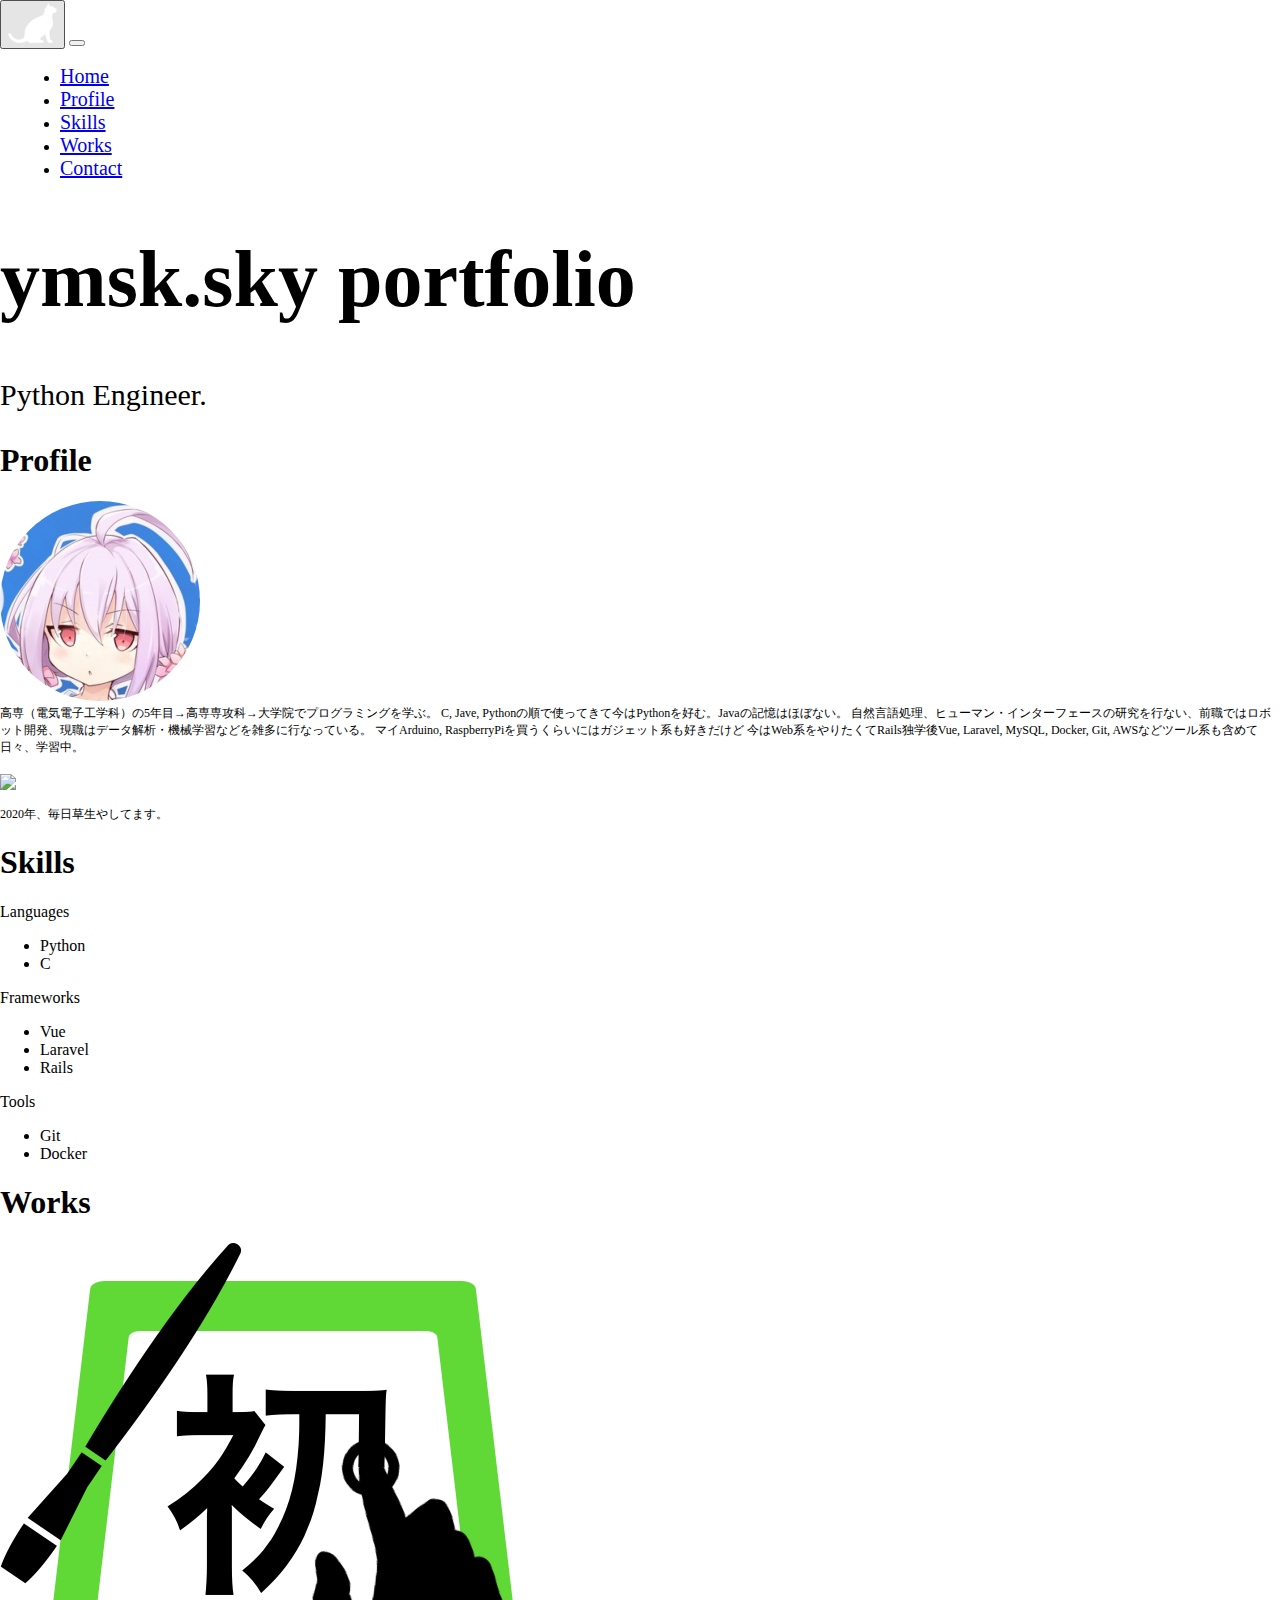
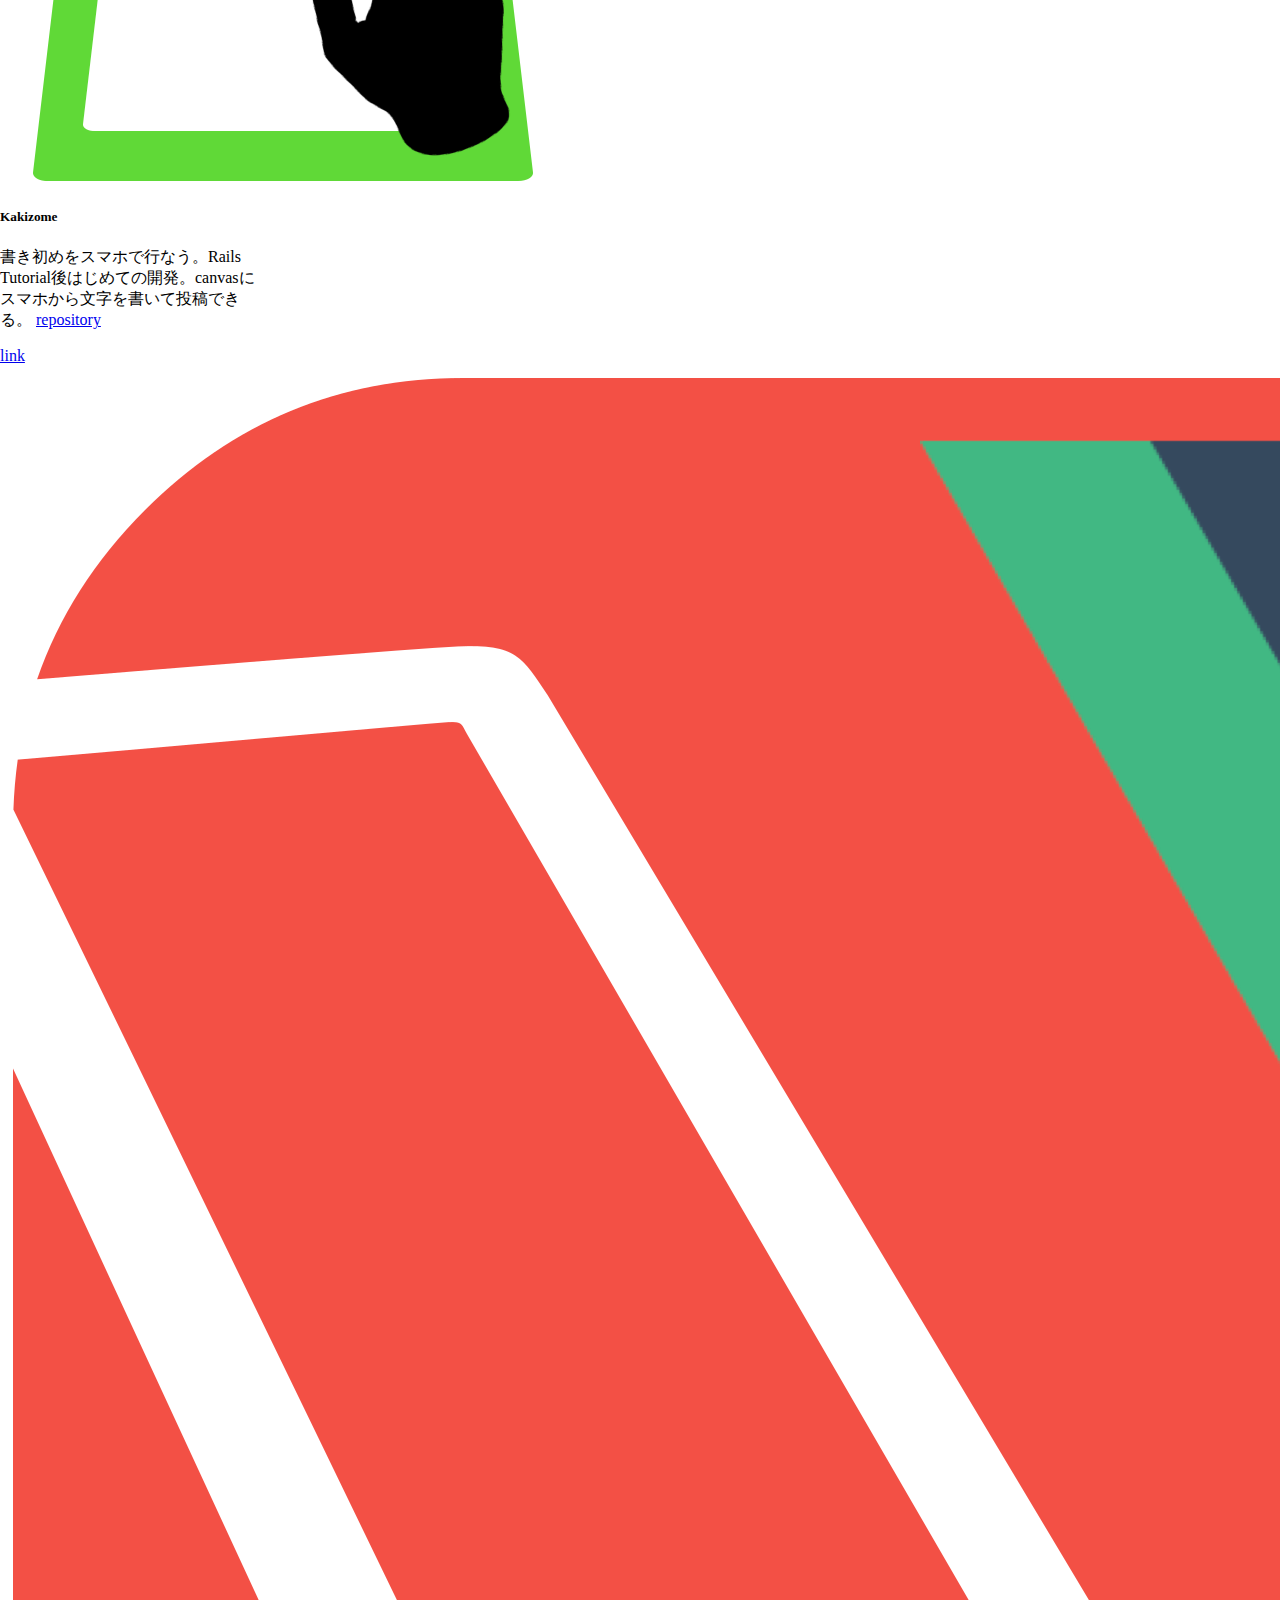
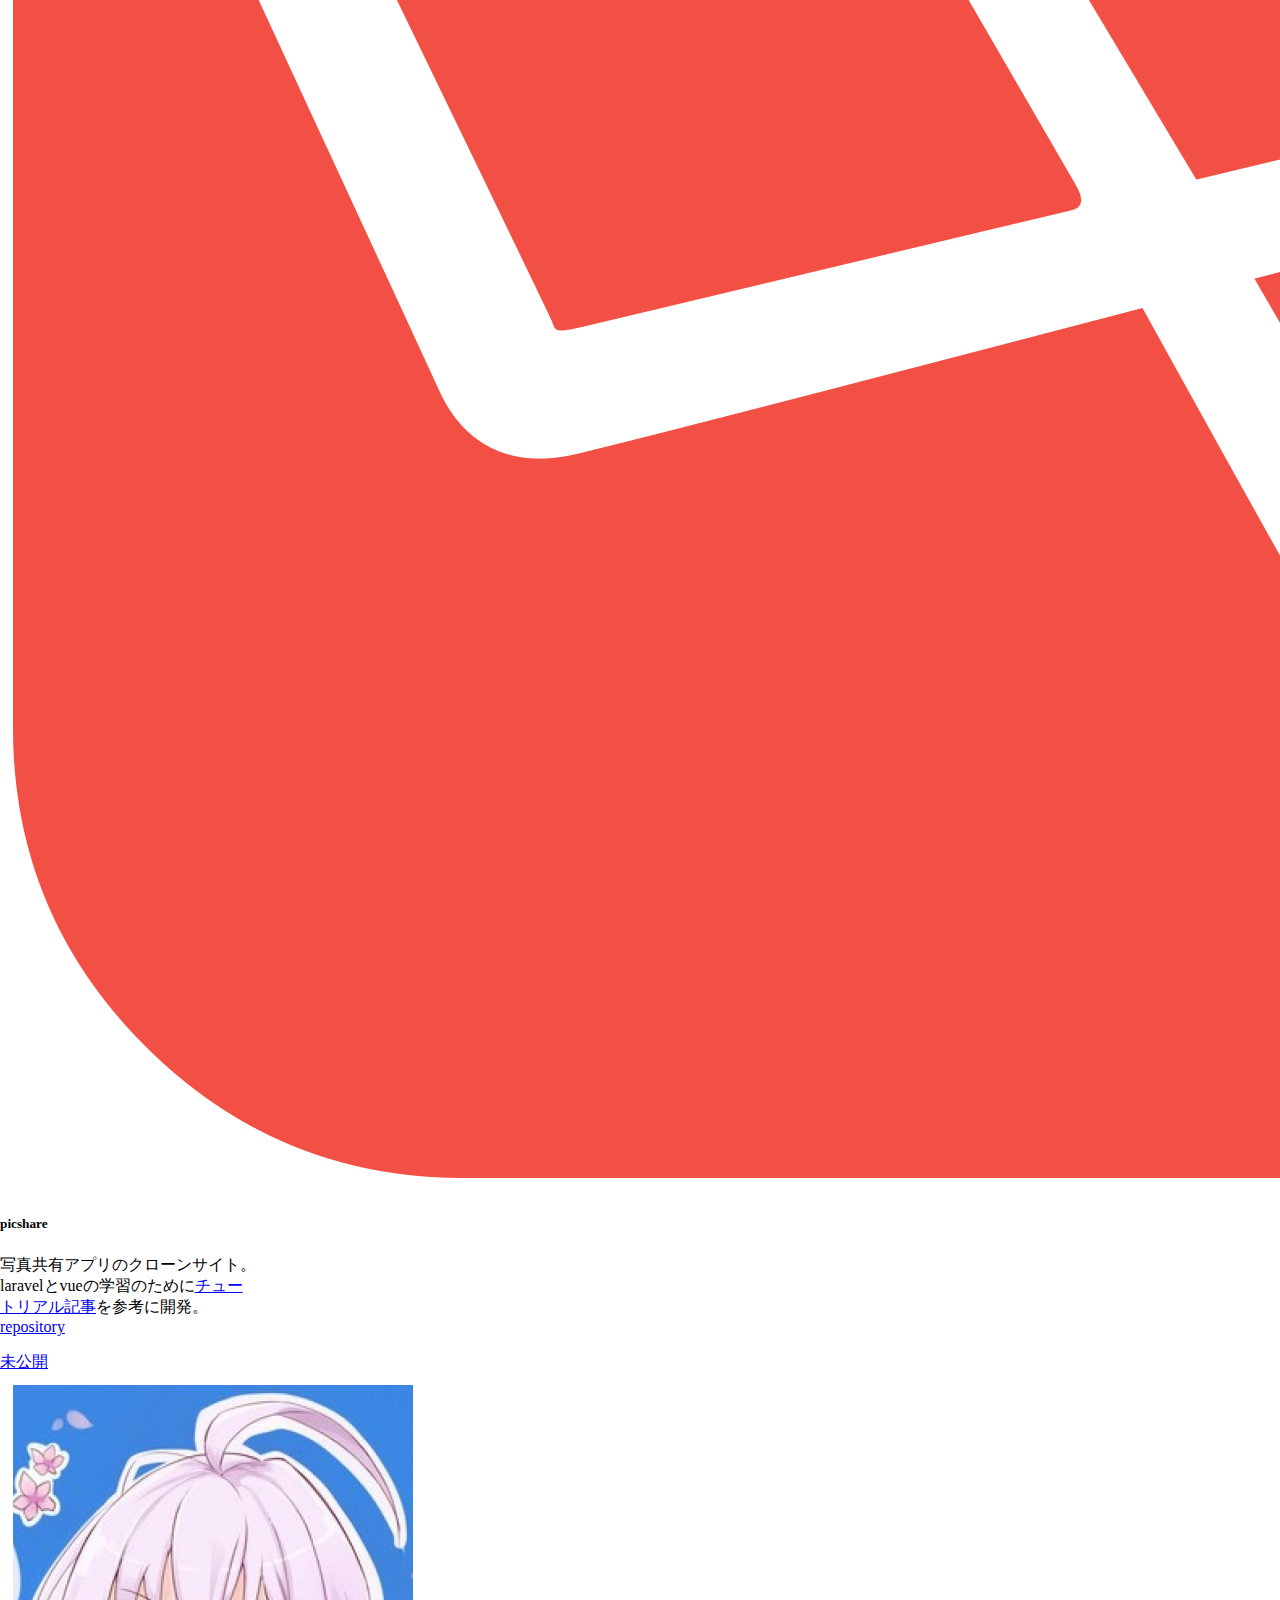
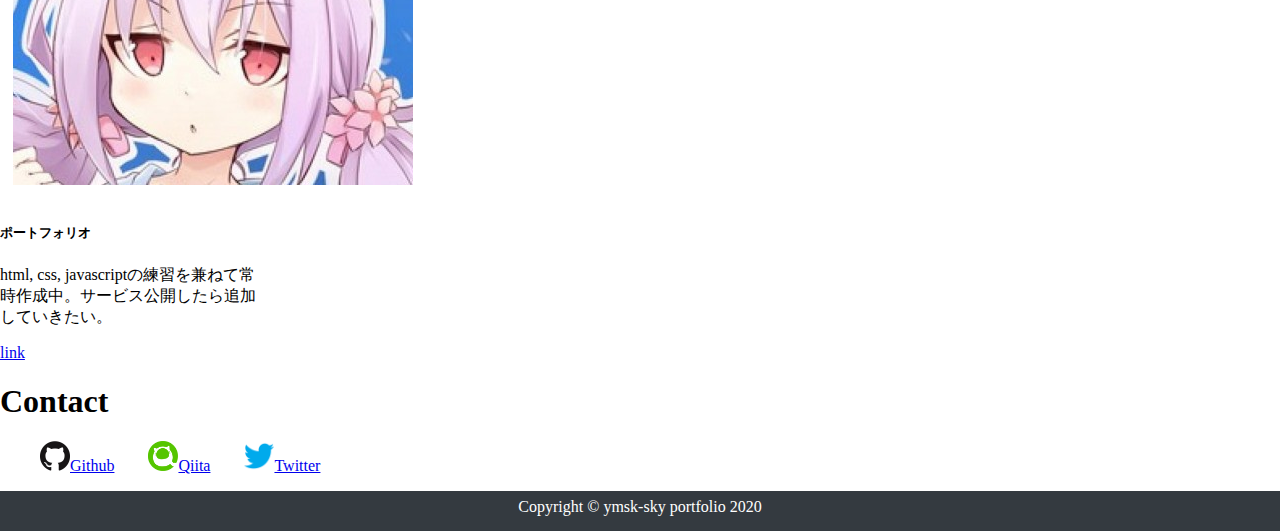
==== commit 478c936e: "edit works3 about portfolio" ====
--- a/index.html
+++ b/index.html
@@ -124,11 +124,13 @@
         </div>
         <div class="col-3">
           <div class="card">
-            <img class="card-img-top" src="" alt="work3-card">
+            <img class="card-img-top portfolio-img" src="img/prof.jpg" alt="work3-card">
             <div class="card-body">
-              <h5 class="card-title">title</h5>
-              <p class="card-text">sample text</p>
-              <a class="btn btn-primary" href="#" target="_blank" rel="noopener noreferrer">link</a>
+              <h5 class="card-title">ポートフォリオ</h5>
+              <p class="card-text">
+                html, css, javascriptの練習を兼ねて常時作成中。サービス公開したら追加していきたい。
+              </p>
+              <a class="btn btn-primary" href="https://ymsk-sky.github.io/" target="_blank" rel="noopener noreferrer">link</a>
             </div>
           </div>
         </div>
--- a/css/master.css
+++ b/css/master.css
@@ -47,6 +47,10 @@
   padding: 5%;
 }
 
+.portfolio-img {
+  padding: 5%;
+}
+
 /* for CONTACT */
 .contact-list img {
   width: 30px;
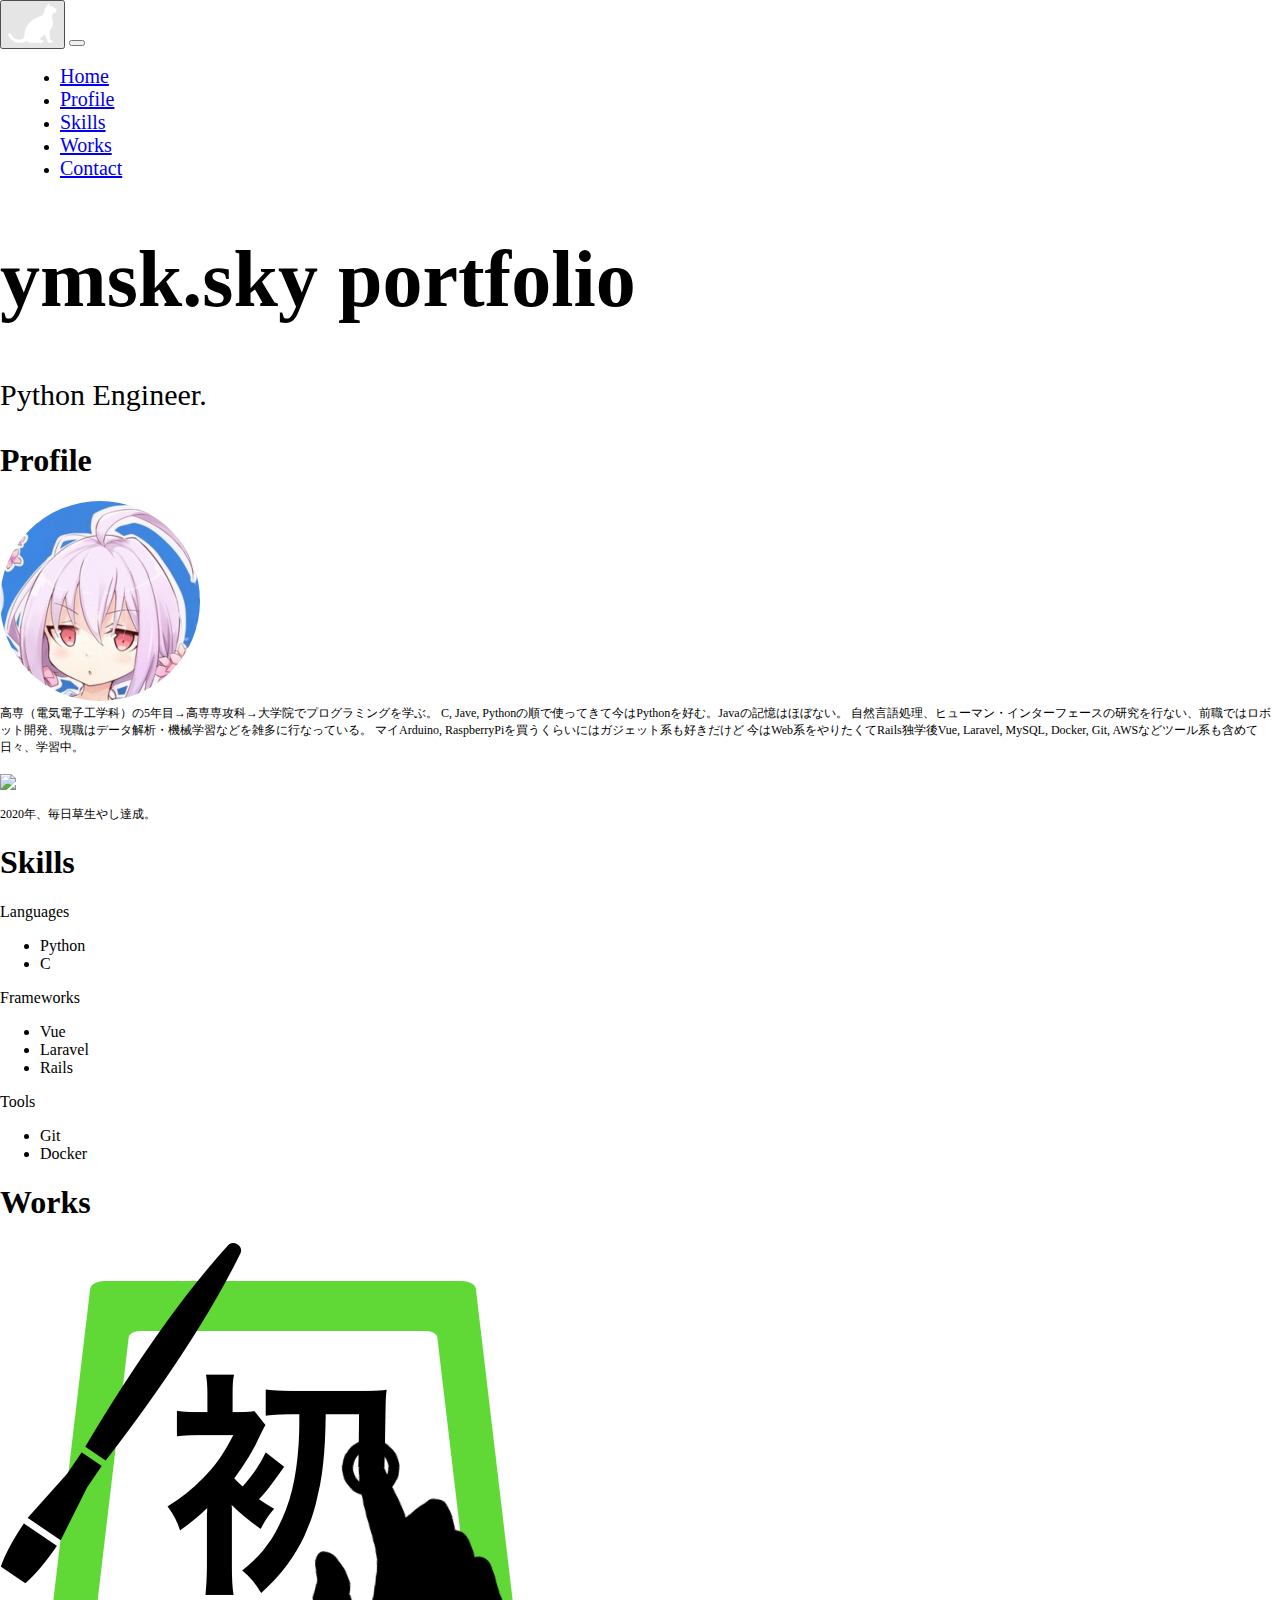
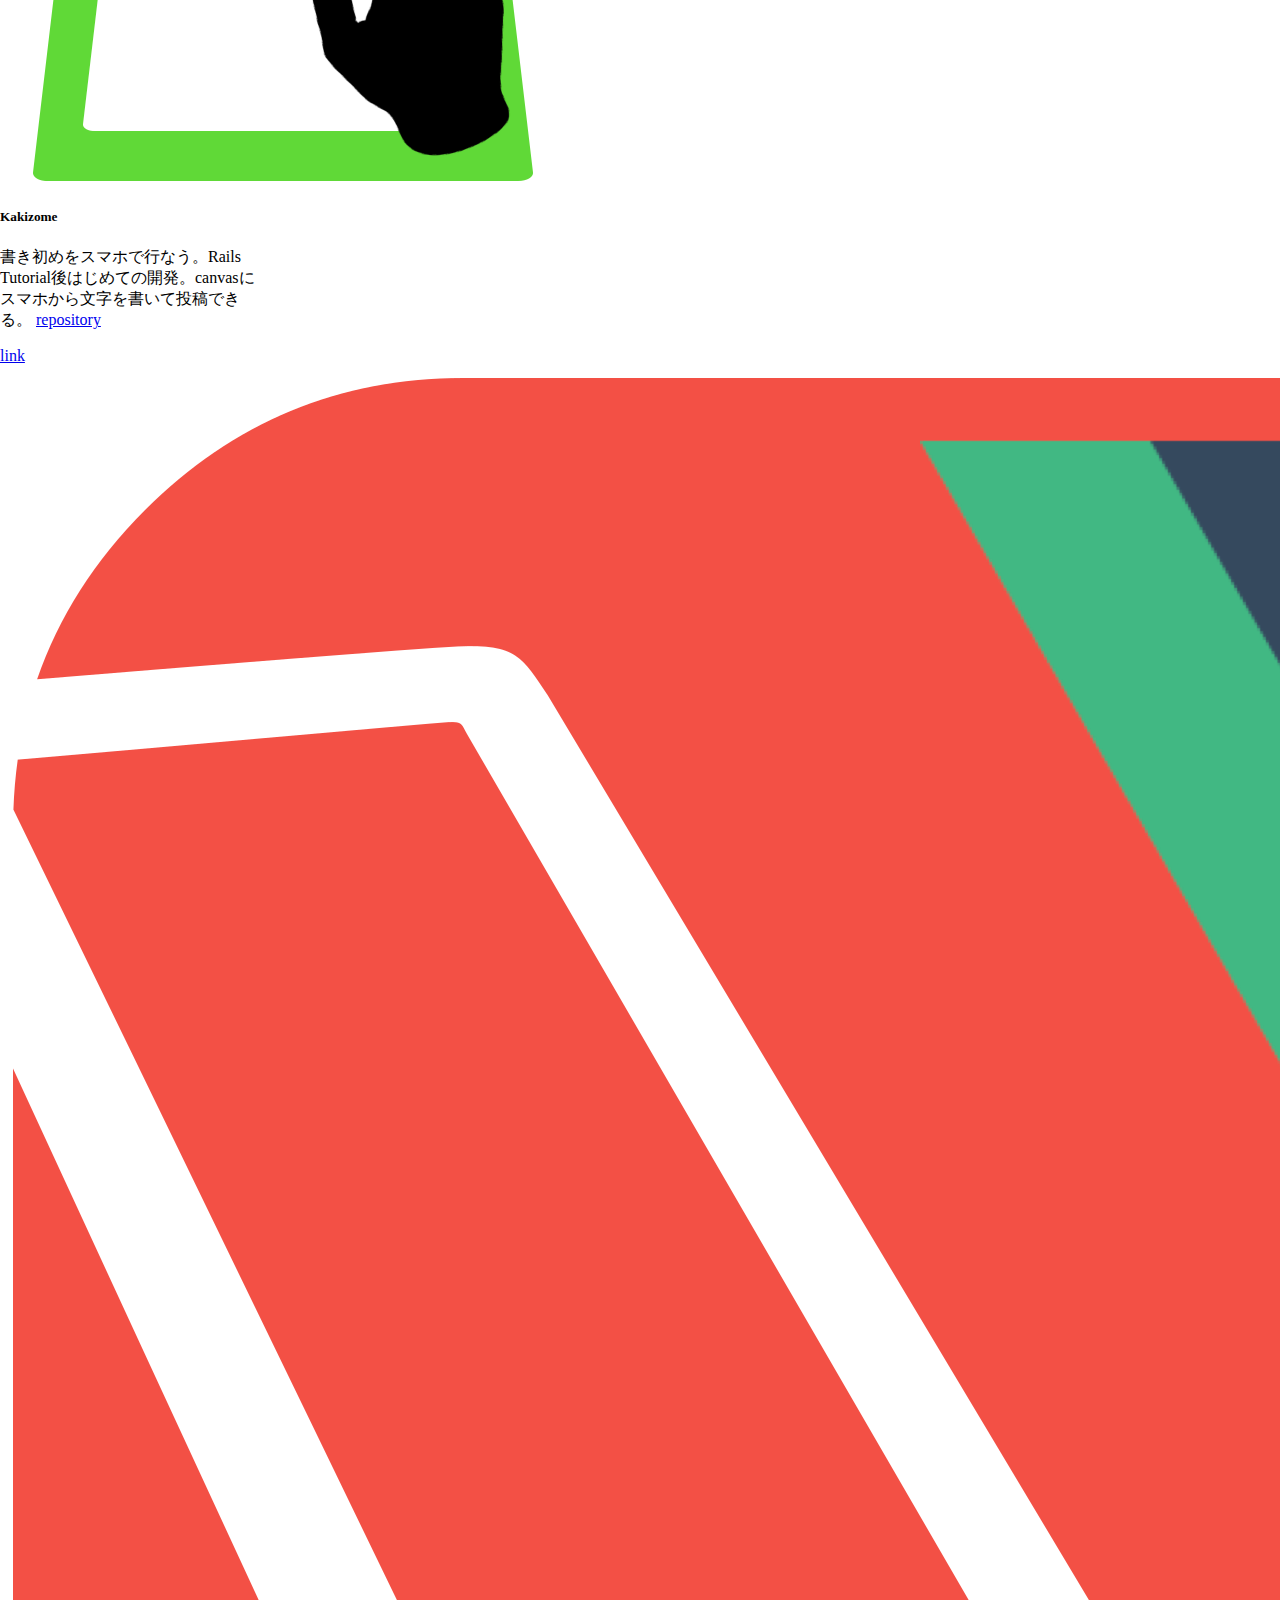
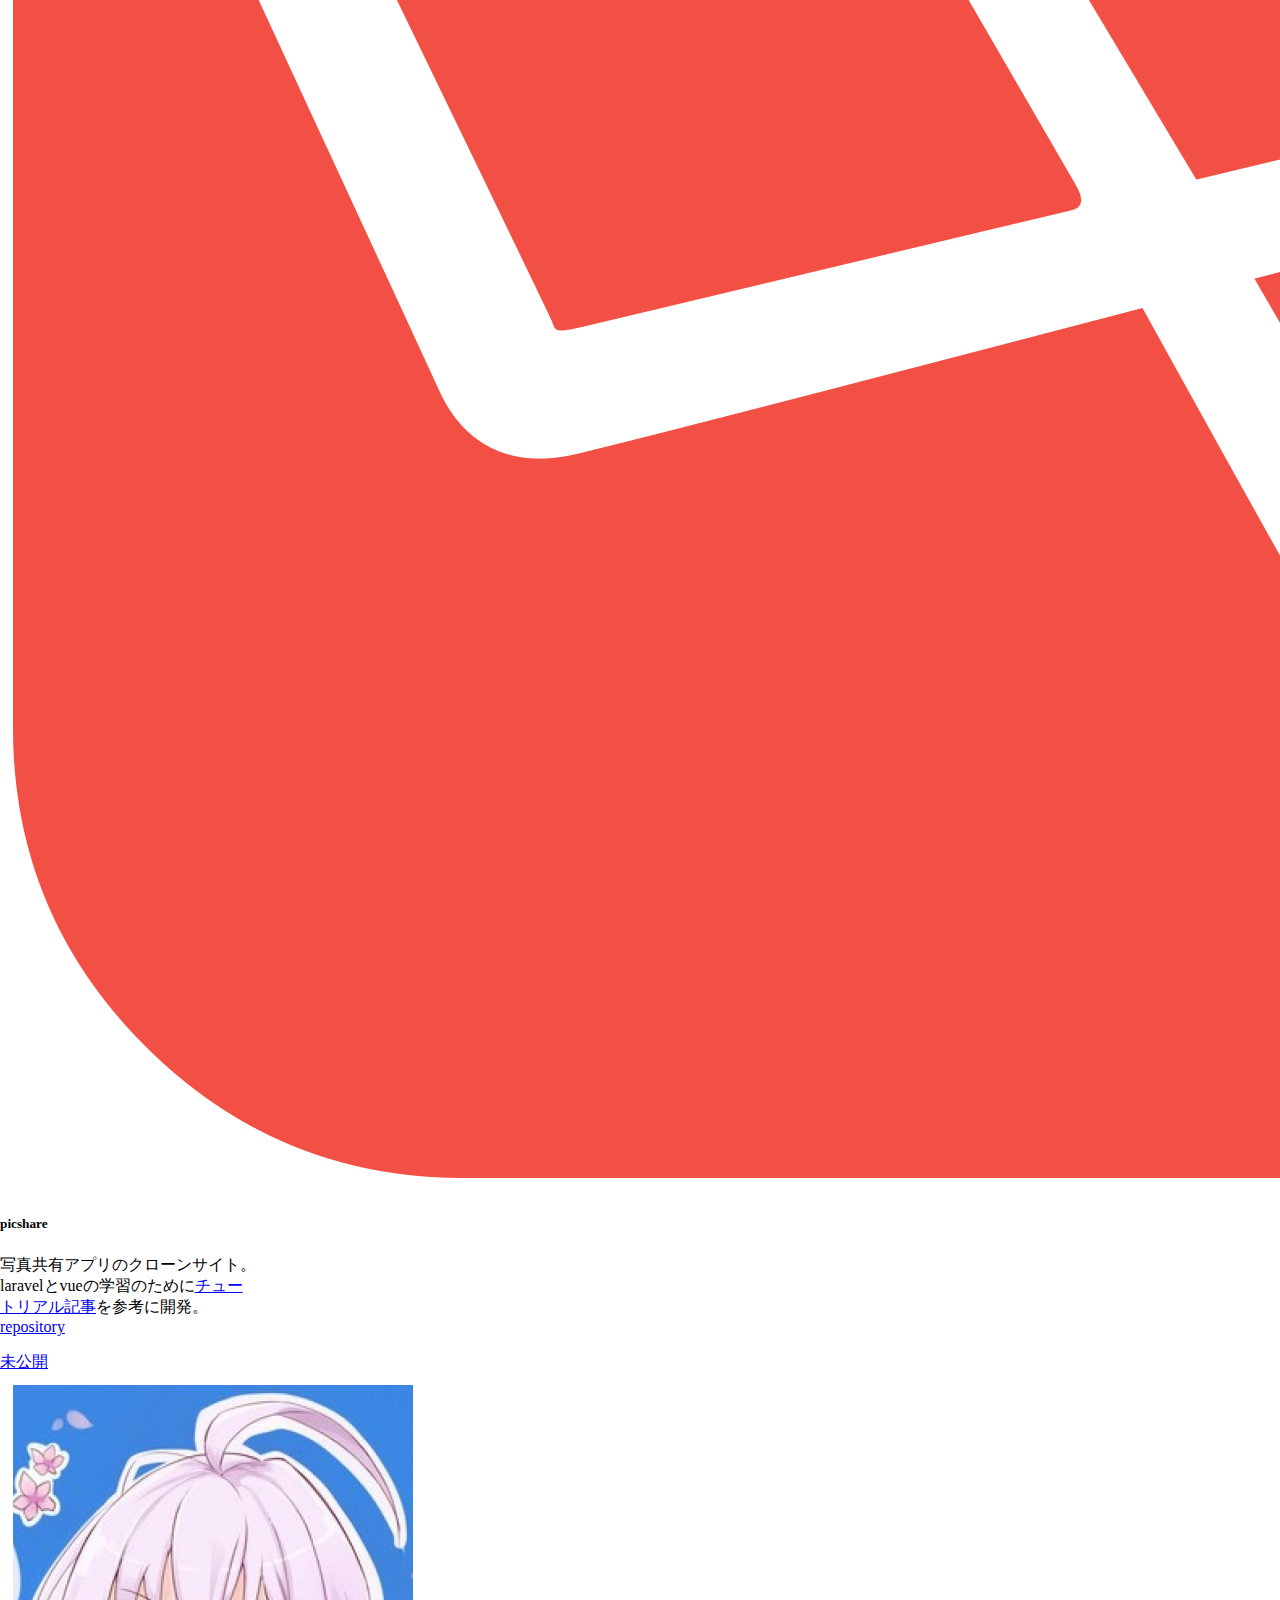
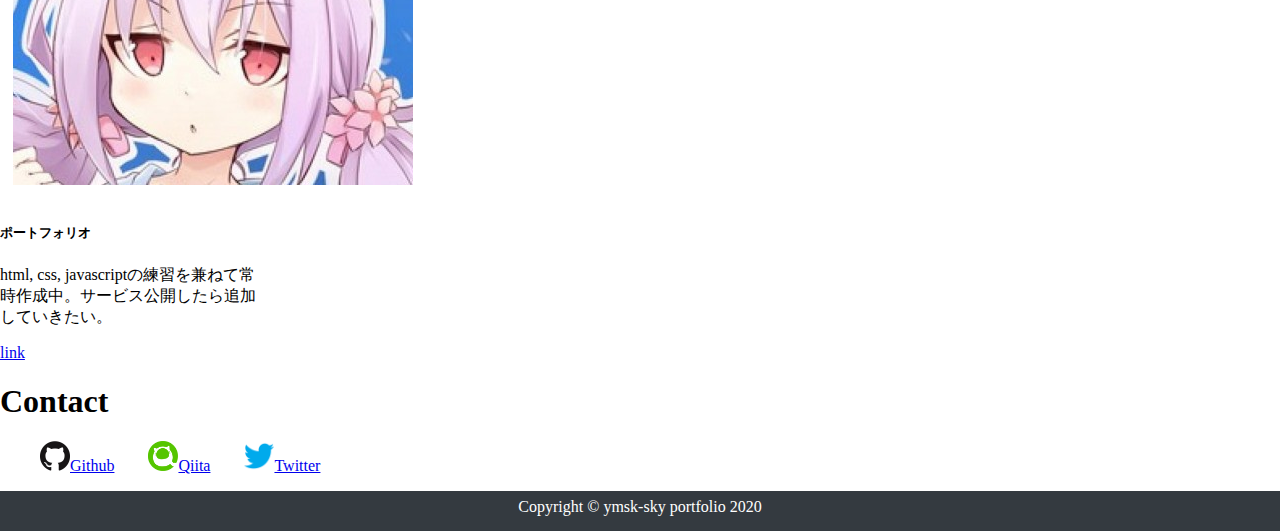
==== commit 12bcad50: "fix grass-graph link" ====
--- a/index.html
+++ b/index.html
@@ -63,9 +63,9 @@
           今はWeb系をやりたくてRails独学後Vue, Laravel, MySQL, Docker, Git, AWSなどツール系も含めて日々、学習中。
         </div>
         <br>
-        <img src="https://grass-graph.moshimo.works/images/ymsk-sky.png">
+        <img src="https://grass-graph.appspot.com/images/ymsk-sky.png">
         <br>
-        <p class="profile-sentence">2020年、毎日草生やしてます。</p>
+        <p class="profile-sentence">2020年、毎日草生やし達成。</p>
       </div>
 
       <h1 id="skills">Skills</h1>
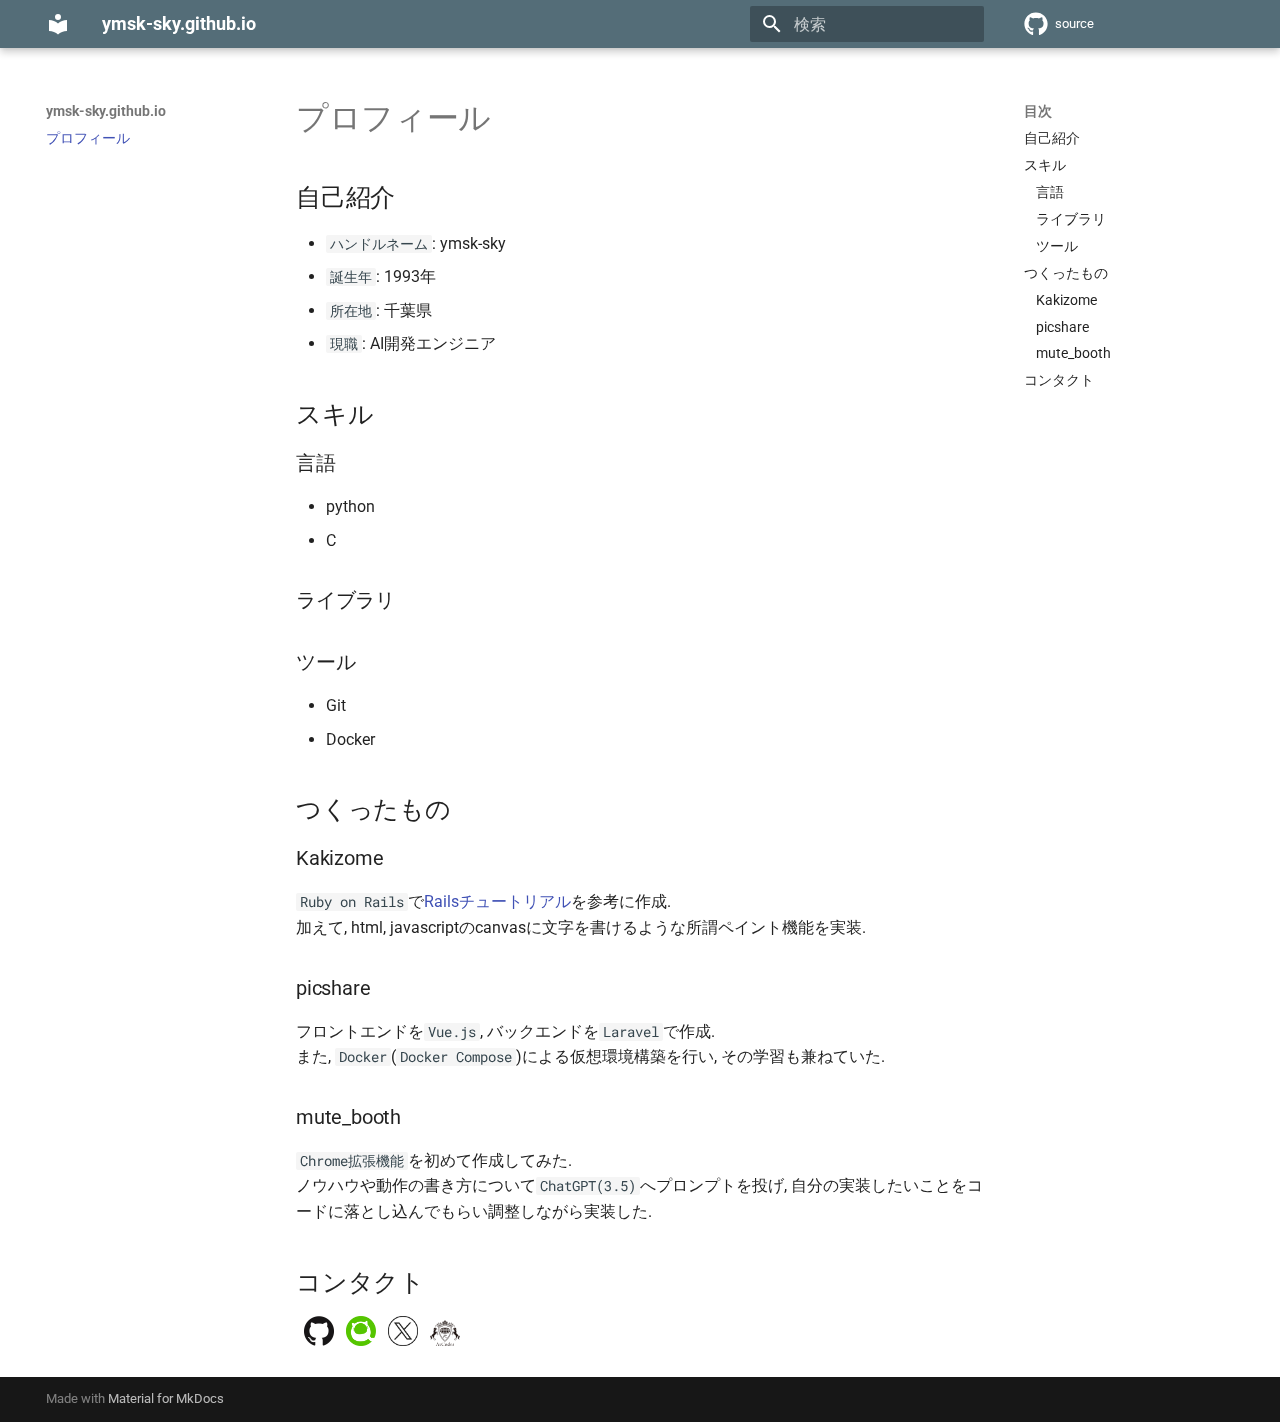
==== commit ada9f906: "Deployed 9078064 with MkDocs version: 1.5.2" ====
--- a/index.html
+++ b/index.html
@@ -1,151 +1,541 @@
-<!DOCTYPE html>
-<html lang="ja">
+
+<!doctype html>
+<html lang="ja" class="no-js">
   <head>
-    <meta charset="utf-8">
-    <meta name="viewport" content="width=device-width, initial-scale=1.0">
-
-    <title>ymsk-sky</title>
-
-    <!-- css -->
-    <link href="https://stackpath.bootstrapcdn.com/bootstrap/4.2.1/css/bootstrap.min.css" rel="stylesheet" integrity="sha384-GJzZqFGwb1QTTN6wy59ffF1BuGJpLSa9DkKMp0DgiMDm4iYMj70gZWKYbI706tWS" crossorigin="anonymous">
-    <link href="css/master.css" rel="stylesheet" type="text/css">
-
-    <!-- javascript -->
-    <script defer src="https://code.jquery.com/jquery-3.3.1.slim.min.js" integrity="sha384-q8i/X+965DzO0rT7abK41JStQIAqVgRVzpbzo5smXKp4YfRvH+8abtTE1Pi6jizo" crossorigin="anonymous"></script>
-    <script defer src="https://cdnjs.cloudflare.com/ajax/libs/popper.js/1.14.6/umd/popper.min.js" integrity="sha384-wHAiFfRlMFy6i5SRaxvfOCifBUQy1xHdJ/yoi7FRNXMRBu5WHdZYu1hA6ZOblgut" crossorigin="anonymous"></script>
-    <script defer src="https://stackpath.bootstrapcdn.com/bootstrap/4.2.1/js/bootstrap.min.js" integrity="sha384-B0UglyR+jN6CkvvICOB2joaf5I4l3gm9GU6Hc1og6Ls7i6U/mkkaduKaBhlAXv9k" crossorigin="anonymous"></script>
-    <script defer src="js/master.js" type="text/javascript"></script>
+    
+      <meta charset="utf-8">
+      <meta name="viewport" content="width=device-width,initial-scale=1">
+      
+      
+      
+      
+      
+      <link rel="icon" href="assets/images/favicon.png">
+      <meta name="generator" content="mkdocs-1.5.2, mkdocs-material-9.1.21">
+    
+    
+      
+        <title>ymsk-sky.github.io</title>
+      
+    
+    
+      <link rel="stylesheet" href="assets/stylesheets/main.eebd395e.min.css">
+      
+        
+        <link rel="stylesheet" href="assets/stylesheets/palette.ecc896b0.min.css">
+      
+      
+
+    
+    
+    
+      
+        
+        
+        <link rel="preconnect" href="https://fonts.gstatic.com" crossorigin>
+        <link rel="stylesheet" href="https://fonts.googleapis.com/css?family=Roboto:300,300i,400,400i,700,700i%7CRoboto+Mono:400,400i,700,700i&display=fallback">
+        <style>:root{--md-text-font:"Roboto";--md-code-font:"Roboto Mono"}</style>
+      
+    
+    
+    <script>__md_scope=new URL(".",location),__md_hash=e=>[...e].reduce((e,_)=>(e<<5)-e+_.charCodeAt(0),0),__md_get=(e,_=localStorage,t=__md_scope)=>JSON.parse(_.getItem(t.pathname+"."+e)),__md_set=(e,_,t=localStorage,a=__md_scope)=>{try{t.setItem(a.pathname+"."+e,JSON.stringify(_))}catch(e){}}</script>
+    
+      
+
+    
+    
+    
   </head>
-  <body>
-    <nav class="navbar navbar-expand-lg navbar-dark bg-dark">
-      <button class="btn navbar-brand" onclick="addCats()">
-        <img src="img/cat-icon.png" alt="cat">
-      </button>
-
-      <button class="navbar-toggler" type="button" data-toggle="collapse" data-target="#navbarSupportedContent" aria-controls="navbarSupportedContent" aria-expanded="false" aria-label="Toggle navigation">
-        <span class="navbar-toggler-icon"></span>
-      </button>
-      <div class="collapse navbar-collapse" id="navbarSupportedContent">
-        <ul class="navbar-nav ml-auto">
-          <li class="nav-item">
-            <a class="nav-link" href="#home">Home</a>
-          </li>
-          <li class="nav-item">
-            <a class="nav-link" href="#profile">Profile</a>
-          </li>
-          <li class="nav-item">
-            <a class="nav-link" href="#skills">Skills</a>
-          </li>
-          <li class="nav-item">
-            <a class="nav-link" href="#works">Works</a>
-          </li>
-          <li class="nav-item">
-            <a class="nav-link" href="#contact">Contact</a>
-          </li>
-        </ul>
-      </div>
-    </nav>
-
-    <div class="container">
-      <h1 id="home">ymsk.sky portfolio</h1>
-      <p class="home-description">Python Engineer.</p>
-
-      <h1 id="profile">Profile</h1>
-      <div class="profile-content">
-        <div class="profile-icon">
-          <img class="my-icon" src="img/prof.jpg" alt="icon">
+  
+  
+    
+    
+    
+    
+    
+    <body dir="ltr" data-md-color-scheme="default" data-md-color-primary="blue-grey" data-md-color-accent="indigo">
+  
+    
+    
+    <input class="md-toggle" data-md-toggle="drawer" type="checkbox" id="__drawer" autocomplete="off">
+    <input class="md-toggle" data-md-toggle="search" type="checkbox" id="__search" autocomplete="off">
+    <label class="md-overlay" for="__drawer"></label>
+    <div data-md-component="skip">
+      
+        
+        <a href="#_1" class="md-skip">
+          コンテンツにスキップ
+        </a>
+      
+    </div>
+    <div data-md-component="announce">
+      
+    </div>
+    
+    
+      
+
+  
+
+<header class="md-header md-header--shadow" data-md-component="header">
+  <nav class="md-header__inner md-grid" aria-label="ヘッダー">
+    <a href="." title="ymsk-sky.github.io" class="md-header__button md-logo" aria-label="ymsk-sky.github.io" data-md-component="logo">
+      
+  
+  <svg xmlns="http://www.w3.org/2000/svg" viewBox="0 0 24 24"><path d="M12 8a3 3 0 0 0 3-3 3 3 0 0 0-3-3 3 3 0 0 0-3 3 3 3 0 0 0 3 3m0 3.54C9.64 9.35 6.5 8 3 8v11c3.5 0 6.64 1.35 9 3.54 2.36-2.19 5.5-3.54 9-3.54V8c-3.5 0-6.64 1.35-9 3.54Z"/></svg>
+
+    </a>
+    <label class="md-header__button md-icon" for="__drawer">
+      <svg xmlns="http://www.w3.org/2000/svg" viewBox="0 0 24 24"><path d="M3 6h18v2H3V6m0 5h18v2H3v-2m0 5h18v2H3v-2Z"/></svg>
+    </label>
+    <div class="md-header__title" data-md-component="header-title">
+      <div class="md-header__ellipsis">
+        <div class="md-header__topic">
+          <span class="md-ellipsis">
+            ymsk-sky.github.io
+          </span>
         </div>
-        <div class="profile-sentence">
-          高専（電気電子工学科）の5年目→高専専攻科→大学院でプログラミングを学ぶ。
-          C, Jave, Pythonの順で使ってきて今はPythonを好む。Javaの記憶はほぼない。
-          自然言語処理、ヒューマン・インターフェースの研究を行ない、前職ではロボット開発、現職はデータ解析・機械学習などを雑多に行なっている。
-          マイArduino, RaspberryPiを買うくらいにはガジェット系も好きだけど
-          今はWeb系をやりたくてRails独学後Vue, Laravel, MySQL, Docker, Git, AWSなどツール系も含めて日々、学習中。
-        </div>
-        <br>
-        <img src="https://grass-graph.appspot.com/images/ymsk-sky.png">
-        <br>
-        <p class="profile-sentence">2020年、毎日草生やし達成。</p>
-      </div>
-
-      <h1 id="skills">Skills</h1>
-      <div class="skills-content">
-        <div class="language">
-          <label>Languages</label>
-          <ul class="language-skills">
-            <li>Python</li>
-            <li>C</li>
-          </ul>
-        </div>
-        <div class="framework">
-          <label>Frameworks</label>
-          <ul class="frameworks-skills">
-            <li>Vue</li>
-            <li>Laravel</li>
-            <li>Rails</li>
-          </ul>
-        </div>
-        <div class="tool">
-          <label>Tools</label>
-          <ul class="tools-skills">
-            <li>Git</li>
-            <li>Docker</li>
-          </ul>
+        <div class="md-header__topic" data-md-component="header-topic">
+          <span class="md-ellipsis">
+            
+              プロフィール
+            
+          </span>
         </div>
       </div>
-
-      <h1 id="works">Works</h1>
-      <div class="works-content row">
-        <div class="col-3">
-          <div class="card">
-            <img class="card-img-top" src="img/kakizome.png" alt="work1-card">
-            <div class="card-body">
-              <h5 class="card-title">Kakizome</h5>
-              <p class="card-text">
-                書き初めをスマホで行なう。Rails Tutorial後はじめての開発。canvasにスマホから文字を書いて投稿できる。
-                <a href="https://github.com/ymsk-sky/kakizome" target="_blank" rel="noopener noreferrer">repository</a>
-              </p>
-              <a class="btn btn-primary" href="https://kakizome.herokuapp.com" target="_blank" rel="noopener noreferrer">link</a>
-            </div>
+    </div>
+    
+      
+    
+    
+    
+      <label class="md-header__button md-icon" for="__search">
+        <svg xmlns="http://www.w3.org/2000/svg" viewBox="0 0 24 24"><path d="M9.5 3A6.5 6.5 0 0 1 16 9.5c0 1.61-.59 3.09-1.56 4.23l.27.27h.79l5 5-1.5 1.5-5-5v-.79l-.27-.27A6.516 6.516 0 0 1 9.5 16 6.5 6.5 0 0 1 3 9.5 6.5 6.5 0 0 1 9.5 3m0 2C7 5 5 7 5 9.5S7 14 9.5 14 14 12 14 9.5 12 5 9.5 5Z"/></svg>
+      </label>
+      <div class="md-search" data-md-component="search" role="dialog">
+  <label class="md-search__overlay" for="__search"></label>
+  <div class="md-search__inner" role="search">
+    <form class="md-search__form" name="search">
+      <input type="text" class="md-search__input" name="query" aria-label="検索" placeholder="検索" autocapitalize="off" autocorrect="off" autocomplete="off" spellcheck="false" data-md-component="search-query" required>
+      <label class="md-search__icon md-icon" for="__search">
+        <svg xmlns="http://www.w3.org/2000/svg" viewBox="0 0 24 24"><path d="M9.5 3A6.5 6.5 0 0 1 16 9.5c0 1.61-.59 3.09-1.56 4.23l.27.27h.79l5 5-1.5 1.5-5-5v-.79l-.27-.27A6.516 6.516 0 0 1 9.5 16 6.5 6.5 0 0 1 3 9.5 6.5 6.5 0 0 1 9.5 3m0 2C7 5 5 7 5 9.5S7 14 9.5 14 14 12 14 9.5 12 5 9.5 5Z"/></svg>
+        <svg xmlns="http://www.w3.org/2000/svg" viewBox="0 0 24 24"><path d="M20 11v2H8l5.5 5.5-1.42 1.42L4.16 12l7.92-7.92L13.5 5.5 8 11h12Z"/></svg>
+      </label>
+      <nav class="md-search__options" aria-label="検索">
+        
+        <button type="reset" class="md-search__icon md-icon" title="クリア" aria-label="クリア" tabindex="-1">
+          <svg xmlns="http://www.w3.org/2000/svg" viewBox="0 0 24 24"><path d="M19 6.41 17.59 5 12 10.59 6.41 5 5 6.41 10.59 12 5 17.59 6.41 19 12 13.41 17.59 19 19 17.59 13.41 12 19 6.41Z"/></svg>
+        </button>
+      </nav>
+      
+    </form>
+    <div class="md-search__output">
+      <div class="md-search__scrollwrap" data-md-scrollfix>
+        <div class="md-search-result" data-md-component="search-result">
+          <div class="md-search-result__meta">
+            検索を初期化
           </div>
-        </div>
-        <div class="col-3">
-          <div class="card">
-            <img class="card-img-top picshare-img" src="img/laravel_with_vue.png" alt="work2-card">
-            <div class="card-body">
-              <h5 class="card-title">picshare</h5>
-              <p class="card-text">
-                写真共有アプリのクローンサイト。laravelとvueの学習のために<a href="https://www.hypertextcandy.com/vue-laravel-tutorial-introduction" target="_blank" rel="noopener noreferrer">チュートリアル記事</a>を参考に開発。
-                <a href="https://github.com/ymsk-sky/picshare_tutorial_app" target="_blank" rel="noopener noreferrer">repository</a>
-              </p>
-              <a class="btn btn-primary disabled" href="#">未公開</a>
-            </div>
-          </div>
-        </div>
-        <div class="col-3">
-          <div class="card">
-            <img class="card-img-top portfolio-img" src="img/prof.jpg" alt="work3-card">
-            <div class="card-body">
-              <h5 class="card-title">ポートフォリオ</h5>
-              <p class="card-text">
-                html, css, javascriptの練習を兼ねて常時作成中。サービス公開したら追加していきたい。
-              </p>
-              <a class="btn btn-primary" href="https://ymsk-sky.github.io/" target="_blank" rel="noopener noreferrer">link</a>
-            </div>
-          </div>
+          <ol class="md-search-result__list" role="presentation"></ol>
         </div>
       </div>
-
-      <h1 id="contact">Contact</h1>
-      <ul class="contact-list">
-        <li><a href="https://github.com/ymsk-sky" target="_blank" rel="noopener noreferrer"><img src="img/github.png">Github</a></li>
-        <li><a href="https://qiita.com/ymsk_sky" target="_blank" rel="noopener noreferrer"><img src="img/qiita.png">Qiita</a></li>
-        <li><a href="https://twitter.com/ymsk_sky" target="_blank" rel="noopener noreferrer"><img src="img/twitter.png">Twitter</a></li>
+    </div>
+  </div>
+</div>
+    
+    
+      <div class="md-header__source">
+        <a href="https://github.com/ymsk-sky/ymsk-sky.github.io" title="リポジトリへ" class="md-source" data-md-component="source">
+  <div class="md-source__icon md-icon">
+    
+    <svg xmlns="http://www.w3.org/2000/svg" viewBox="0 0 496 512"><!--! Font Awesome Free 6.4.0 by @fontawesome - https://fontawesome.com License - https://fontawesome.com/license/free (Icons: CC BY 4.0, Fonts: SIL OFL 1.1, Code: MIT License) Copyright 2023 Fonticons, Inc.--><path d="M165.9 397.4c0 2-2.3 3.6-5.2 3.6-3.3.3-5.6-1.3-5.6-3.6 0-2 2.3-3.6 5.2-3.6 3-.3 5.6 1.3 5.6 3.6zm-31.1-4.5c-.7 2 1.3 4.3 4.3 4.9 2.6 1 5.6 0 6.2-2s-1.3-4.3-4.3-5.2c-2.6-.7-5.5.3-6.2 2.3zm44.2-1.7c-2.9.7-4.9 2.6-4.6 4.9.3 2 2.9 3.3 5.9 2.6 2.9-.7 4.9-2.6 4.6-4.6-.3-1.9-3-3.2-5.9-2.9zM244.8 8C106.1 8 0 113.3 0 252c0 110.9 69.8 205.8 169.5 239.2 12.8 2.3 17.3-5.6 17.3-12.1 0-6.2-.3-40.4-.3-61.4 0 0-70 15-84.7-29.8 0 0-11.4-29.1-27.8-36.6 0 0-22.9-15.7 1.6-15.4 0 0 24.9 2 38.6 25.8 21.9 38.6 58.6 27.5 72.9 20.9 2.3-16 8.8-27.1 16-33.7-55.9-6.2-112.3-14.3-112.3-110.5 0-27.5 7.6-41.3 23.6-58.9-2.6-6.5-11.1-33.3 2.6-67.9 20.9-6.5 69 27 69 27 20-5.6 41.5-8.5 62.8-8.5s42.8 2.9 62.8 8.5c0 0 48.1-33.6 69-27 13.7 34.7 5.2 61.4 2.6 67.9 16 17.7 25.8 31.5 25.8 58.9 0 96.5-58.9 104.2-114.8 110.5 9.2 7.9 17 22.9 17 46.4 0 33.7-.3 75.4-.3 83.6 0 6.5 4.6 14.4 17.3 12.1C428.2 457.8 496 362.9 496 252 496 113.3 383.5 8 244.8 8zM97.2 352.9c-1.3 1-1 3.3.7 5.2 1.6 1.6 3.9 2.3 5.2 1 1.3-1 1-3.3-.7-5.2-1.6-1.6-3.9-2.3-5.2-1zm-10.8-8.1c-.7 1.3.3 2.9 2.3 3.9 1.6 1 3.6.7 4.3-.7.7-1.3-.3-2.9-2.3-3.9-2-.6-3.6-.3-4.3.7zm32.4 35.6c-1.6 1.3-1 4.3 1.3 6.2 2.3 2.3 5.2 2.6 6.5 1 1.3-1.3.7-4.3-1.3-6.2-2.2-2.3-5.2-2.6-6.5-1zm-11.4-14.7c-1.6 1-1.6 3.6 0 5.9 1.6 2.3 4.3 3.3 5.6 2.3 1.6-1.3 1.6-3.9 0-6.2-1.4-2.3-4-3.3-5.6-2z"/></svg>
+  </div>
+  <div class="md-source__repository">
+    source
+  </div>
+</a>
+      </div>
+    
+  </nav>
+  
+</header>
+    
+    <div class="md-container" data-md-component="container">
+      
+      
+        
+          
+        
+      
+      <main class="md-main" data-md-component="main">
+        <div class="md-main__inner md-grid">
+          
+            
+              
+              <div class="md-sidebar md-sidebar--primary" data-md-component="sidebar" data-md-type="navigation" >
+                <div class="md-sidebar__scrollwrap">
+                  <div class="md-sidebar__inner">
+                    
+
+
+<nav class="md-nav md-nav--primary" aria-label="ナビゲーション" data-md-level="0">
+  <label class="md-nav__title" for="__drawer">
+    <a href="." title="ymsk-sky.github.io" class="md-nav__button md-logo" aria-label="ymsk-sky.github.io" data-md-component="logo">
+      
+  
+  <svg xmlns="http://www.w3.org/2000/svg" viewBox="0 0 24 24"><path d="M12 8a3 3 0 0 0 3-3 3 3 0 0 0-3-3 3 3 0 0 0-3 3 3 3 0 0 0 3 3m0 3.54C9.64 9.35 6.5 8 3 8v11c3.5 0 6.64 1.35 9 3.54 2.36-2.19 5.5-3.54 9-3.54V8c-3.5 0-6.64 1.35-9 3.54Z"/></svg>
+
+    </a>
+    ymsk-sky.github.io
+  </label>
+  
+    <div class="md-nav__source">
+      <a href="https://github.com/ymsk-sky/ymsk-sky.github.io" title="リポジトリへ" class="md-source" data-md-component="source">
+  <div class="md-source__icon md-icon">
+    
+    <svg xmlns="http://www.w3.org/2000/svg" viewBox="0 0 496 512"><!--! Font Awesome Free 6.4.0 by @fontawesome - https://fontawesome.com License - https://fontawesome.com/license/free (Icons: CC BY 4.0, Fonts: SIL OFL 1.1, Code: MIT License) Copyright 2023 Fonticons, Inc.--><path d="M165.9 397.4c0 2-2.3 3.6-5.2 3.6-3.3.3-5.6-1.3-5.6-3.6 0-2 2.3-3.6 5.2-3.6 3-.3 5.6 1.3 5.6 3.6zm-31.1-4.5c-.7 2 1.3 4.3 4.3 4.9 2.6 1 5.6 0 6.2-2s-1.3-4.3-4.3-5.2c-2.6-.7-5.5.3-6.2 2.3zm44.2-1.7c-2.9.7-4.9 2.6-4.6 4.9.3 2 2.9 3.3 5.9 2.6 2.9-.7 4.9-2.6 4.6-4.6-.3-1.9-3-3.2-5.9-2.9zM244.8 8C106.1 8 0 113.3 0 252c0 110.9 69.8 205.8 169.5 239.2 12.8 2.3 17.3-5.6 17.3-12.1 0-6.2-.3-40.4-.3-61.4 0 0-70 15-84.7-29.8 0 0-11.4-29.1-27.8-36.6 0 0-22.9-15.7 1.6-15.4 0 0 24.9 2 38.6 25.8 21.9 38.6 58.6 27.5 72.9 20.9 2.3-16 8.8-27.1 16-33.7-55.9-6.2-112.3-14.3-112.3-110.5 0-27.5 7.6-41.3 23.6-58.9-2.6-6.5-11.1-33.3 2.6-67.9 20.9-6.5 69 27 69 27 20-5.6 41.5-8.5 62.8-8.5s42.8 2.9 62.8 8.5c0 0 48.1-33.6 69-27 13.7 34.7 5.2 61.4 2.6 67.9 16 17.7 25.8 31.5 25.8 58.9 0 96.5-58.9 104.2-114.8 110.5 9.2 7.9 17 22.9 17 46.4 0 33.7-.3 75.4-.3 83.6 0 6.5 4.6 14.4 17.3 12.1C428.2 457.8 496 362.9 496 252 496 113.3 383.5 8 244.8 8zM97.2 352.9c-1.3 1-1 3.3.7 5.2 1.6 1.6 3.9 2.3 5.2 1 1.3-1 1-3.3-.7-5.2-1.6-1.6-3.9-2.3-5.2-1zm-10.8-8.1c-.7 1.3.3 2.9 2.3 3.9 1.6 1 3.6.7 4.3-.7.7-1.3-.3-2.9-2.3-3.9-2-.6-3.6-.3-4.3.7zm32.4 35.6c-1.6 1.3-1 4.3 1.3 6.2 2.3 2.3 5.2 2.6 6.5 1 1.3-1.3.7-4.3-1.3-6.2-2.2-2.3-5.2-2.6-6.5-1zm-11.4-14.7c-1.6 1-1.6 3.6 0 5.9 1.6 2.3 4.3 3.3 5.6 2.3 1.6-1.3 1.6-3.9 0-6.2-1.4-2.3-4-3.3-5.6-2z"/></svg>
+  </div>
+  <div class="md-source__repository">
+    source
+  </div>
+</a>
+    </div>
+  
+  <ul class="md-nav__list" data-md-scrollfix>
+    
+      
+      
+      
+
+  
+  
+    
+  
+  
+    <li class="md-nav__item md-nav__item--active">
+      
+      <input class="md-nav__toggle md-toggle" type="checkbox" id="__toc">
+      
+      
+        
+      
+      
+        <label class="md-nav__link md-nav__link--active" for="__toc">
+          プロフィール
+          <span class="md-nav__icon md-icon"></span>
+        </label>
+      
+      <a href="." class="md-nav__link md-nav__link--active">
+        プロフィール
+      </a>
+      
+        
+
+<nav class="md-nav md-nav--secondary" aria-label="目次">
+  
+  
+  
+    
+  
+  
+    <label class="md-nav__title" for="__toc">
+      <span class="md-nav__icon md-icon"></span>
+      目次
+    </label>
+    <ul class="md-nav__list" data-md-component="toc" data-md-scrollfix>
+      
+        <li class="md-nav__item">
+  <a href="#_2" class="md-nav__link">
+    自己紹介
+  </a>
+  
+</li>
+      
+        <li class="md-nav__item">
+  <a href="#_3" class="md-nav__link">
+    スキル
+  </a>
+  
+    <nav class="md-nav" aria-label="スキル">
+      <ul class="md-nav__list">
+        
+          <li class="md-nav__item">
+  <a href="#_4" class="md-nav__link">
+    言語
+  </a>
+  
+</li>
+        
+          <li class="md-nav__item">
+  <a href="#_5" class="md-nav__link">
+    ライブラリ
+  </a>
+  
+</li>
+        
+          <li class="md-nav__item">
+  <a href="#_6" class="md-nav__link">
+    ツール
+  </a>
+  
+</li>
+        
       </ul>
-    </div>
-
-    <footer class="footer">
-      <p class="footer-text">Copyright © ymsk-sky portfolio 2020</p>
-    </footer>
+    </nav>
+  
+</li>
+      
+        <li class="md-nav__item">
+  <a href="#_7" class="md-nav__link">
+    つくったもの
+  </a>
+  
+    <nav class="md-nav" aria-label="つくったもの">
+      <ul class="md-nav__list">
+        
+          <li class="md-nav__item">
+  <a href="#kakizome" class="md-nav__link">
+    Kakizome
+  </a>
+  
+</li>
+        
+          <li class="md-nav__item">
+  <a href="#picshare" class="md-nav__link">
+    picshare
+  </a>
+  
+</li>
+        
+          <li class="md-nav__item">
+  <a href="#mute_booth" class="md-nav__link">
+    mute_booth
+  </a>
+  
+</li>
+        
+      </ul>
+    </nav>
+  
+</li>
+      
+        <li class="md-nav__item">
+  <a href="#_8" class="md-nav__link">
+    コンタクト
+  </a>
+  
+</li>
+      
+    </ul>
+  
+</nav>
+      
+    </li>
+  
+
+    
+  </ul>
+</nav>
+                  </div>
+                </div>
+              </div>
+            
+            
+              
+              <div class="md-sidebar md-sidebar--secondary" data-md-component="sidebar" data-md-type="toc" >
+                <div class="md-sidebar__scrollwrap">
+                  <div class="md-sidebar__inner">
+                    
+
+<nav class="md-nav md-nav--secondary" aria-label="目次">
+  
+  
+  
+    
+  
+  
+    <label class="md-nav__title" for="__toc">
+      <span class="md-nav__icon md-icon"></span>
+      目次
+    </label>
+    <ul class="md-nav__list" data-md-component="toc" data-md-scrollfix>
+      
+        <li class="md-nav__item">
+  <a href="#_2" class="md-nav__link">
+    自己紹介
+  </a>
+  
+</li>
+      
+        <li class="md-nav__item">
+  <a href="#_3" class="md-nav__link">
+    スキル
+  </a>
+  
+    <nav class="md-nav" aria-label="スキル">
+      <ul class="md-nav__list">
+        
+          <li class="md-nav__item">
+  <a href="#_4" class="md-nav__link">
+    言語
+  </a>
+  
+</li>
+        
+          <li class="md-nav__item">
+  <a href="#_5" class="md-nav__link">
+    ライブラリ
+  </a>
+  
+</li>
+        
+          <li class="md-nav__item">
+  <a href="#_6" class="md-nav__link">
+    ツール
+  </a>
+  
+</li>
+        
+      </ul>
+    </nav>
+  
+</li>
+      
+        <li class="md-nav__item">
+  <a href="#_7" class="md-nav__link">
+    つくったもの
+  </a>
+  
+    <nav class="md-nav" aria-label="つくったもの">
+      <ul class="md-nav__list">
+        
+          <li class="md-nav__item">
+  <a href="#kakizome" class="md-nav__link">
+    Kakizome
+  </a>
+  
+</li>
+        
+          <li class="md-nav__item">
+  <a href="#picshare" class="md-nav__link">
+    picshare
+  </a>
+  
+</li>
+        
+          <li class="md-nav__item">
+  <a href="#mute_booth" class="md-nav__link">
+    mute_booth
+  </a>
+  
+</li>
+        
+      </ul>
+    </nav>
+  
+</li>
+      
+        <li class="md-nav__item">
+  <a href="#_8" class="md-nav__link">
+    コンタクト
+  </a>
+  
+</li>
+      
+    </ul>
+  
+</nav>
+                  </div>
+                </div>
+              </div>
+            
+          
+          
+            <div class="md-content" data-md-component="content">
+              <article class="md-content__inner md-typeset">
+                
+                  
+
+  
+  
+
+
+<h1 id="_1">プロフィール</h1>
+<h2 id="_2">自己紹介</h2>
+<ul>
+<li><code>ハンドルネーム</code>: ymsk-sky</li>
+<li><code>誕生年</code>: 1993年</li>
+<li><code>所在地</code>: 千葉県</li>
+<li><code>現職</code>: AI開発エンジニア</li>
+</ul>
+<h2 id="_3">スキル</h2>
+<h3 id="_4">言語</h3>
+<ul>
+<li>python</li>
+<li>C</li>
+</ul>
+<h3 id="_5">ライブラリ</h3>
+<h3 id="_6">ツール</h3>
+<ul>
+<li>Git</li>
+<li>Docker</li>
+</ul>
+<h2 id="_7">つくったもの</h2>
+<h3 id="kakizome">Kakizome</h3>
+<p><code>Ruby on Rails</code>で<a href="https://railstutorial.jp/">Railsチュートリアル</a>を参考に作成.<br />
+加えて, html, javascriptのcanvasに文字を書けるような所謂ペイント機能を実装.</p>
+<h3 id="picshare">picshare</h3>
+<p>フロントエンドを<code>Vue.js</code>, バックエンドを<code>Laravel</code>で作成.<br />
+また, <code>Docker</code>(<code>Docker Compose</code>)による仮想環境構築を行い, その学習も兼ねていた.</p>
+<h3 id="mute_booth">mute_booth</h3>
+<p><code>Chrome拡張機能</code>を初めて作成してみた.<br />
+ノウハウや動作の書き方について<code>ChatGPT(3.5)</code>へプロンプトを投げ, 自分の実装したいことをコードに落とし込んでもらい調整しながら実装した.</p>
+<h2 id="_8">コンタクト</h2>
+<p>&ensp;<a href="https://github.com/ymsk-sky" target="_blank"><img src="./img/github.png" width="30"></a>
+&ensp;<a href="https://qiita.com/ymsk_sky" target="_blank"><img src="./img/qiita.png" width="30"></a>
+&ensp;<a href="https://twitter.com/ymsksky" target="_blank"><img src="./img/X.png" width="30"></a>
+&ensp;<a href="https://atcoder.jp/users/ymsksky" target="_blank"><img src="./img/atcoder.svg" width="30"></a></p>
+
+
+
+
+
+                
+              </article>
+            </div>
+          
+          
+        </div>
+        
+      </main>
+      
+        <footer class="md-footer">
+  
+  <div class="md-footer-meta md-typeset">
+    <div class="md-footer-meta__inner md-grid">
+      <div class="md-copyright">
+  
+  
+    Made with
+    <a href="https://squidfunk.github.io/mkdocs-material/" target="_blank" rel="noopener">
+      Material for MkDocs
+    </a>
+  
+</div>
+      
+    </div>
+  </div>
+</footer>
+      
+    </div>
+    <div class="md-dialog" data-md-component="dialog">
+      <div class="md-dialog__inner md-typeset"></div>
+    </div>
+    
+    <script id="__config" type="application/json">{"base": ".", "features": [], "search": "assets/javascripts/workers/search.74e28a9f.min.js", "translations": {"clipboard.copied": "\u30b3\u30d4\u30fc\u3057\u307e\u3057\u305f", "clipboard.copy": "\u30af\u30ea\u30c3\u30d7\u30dc\u30fc\u30c9\u3078\u30b3\u30d4\u30fc", "search.result.more.one": "\u3053\u306e\u30da\u30fc\u30b8\u5185\u306b\u3082\u30461\u4ef6\u898b\u3064\u304b\u308a\u307e\u3057\u305f", "search.result.more.other": "\u3053\u306e\u30da\u30fc\u30b8\u5185\u306b\u3042\u3068#\u4ef6\u898b\u3064\u304b\u308a\u307e\u3057\u305f", "search.result.none": "\u4f55\u3082\u898b\u3064\u304b\u308a\u307e\u305b\u3093\u3067\u3057\u305f", "search.result.one": "1\u4ef6\u898b\u3064\u304b\u308a\u307e\u3057\u305f", "search.result.other": "#\u4ef6\u898b\u3064\u304b\u308a\u307e\u3057\u305f", "search.result.placeholder": "\u691c\u7d22\u30ad\u30fc\u30ef\u30fc\u30c9\u3092\u5165\u529b\u3057\u3066\u304f\u3060\u3055\u3044", "search.result.term.missing": "\u691c\u7d22\u306b\u542b\u307e\u308c\u306a\u3044", "select.version": "\u30d0\u30fc\u30b8\u30e7\u30f3\u5207\u308a\u66ff\u3048"}}</script>
+    
+    
+      <script src="assets/javascripts/bundle.220ee61c.min.js"></script>
+      
+    
   </body>
-</html>
+</html>--- a/assets/stylesheets/main.eebd395e.min.css
+++ b/assets/stylesheets/main.eebd395e.min.css
@@ -0,0 +1 @@
+@charset "UTF-8";html{-webkit-text-size-adjust:none;-moz-text-size-adjust:none;text-size-adjust:none;box-sizing:border-box}*,:after,:before{box-sizing:inherit}@media (prefers-reduced-motion){*,:after,:before{transition:none!important}}body{margin:0}a,button,input,label{-webkit-tap-highlight-color:transparent}a{color:inherit;text-decoration:none}hr{border:0;box-sizing:initial;display:block;height:.05rem;overflow:visible;padding:0}small{font-size:80%}sub,sup{line-height:1em}img{border-style:none}table{border-collapse:initial;border-spacing:0}td,th{font-weight:400;vertical-align:top}button{background:#0000;border:0;font-family:inherit;font-size:inherit;margin:0;padding:0}input{border:0;outline:none}:root{--md-primary-fg-color:#4051b5;--md-primary-fg-color--light:#5d6cc0;--md-primary-fg-color--dark:#303fa1;--md-primary-bg-color:#fff;--md-primary-bg-color--light:#ffffffb3;--md-accent-fg-color:#526cfe;--md-accent-fg-color--transparent:#526cfe1a;--md-accent-bg-color:#fff;--md-accent-bg-color--light:#ffffffb3}[data-md-color-scheme=default]{color-scheme:light}[data-md-color-scheme=default] img[src$="#gh-dark-mode-only"],[data-md-color-scheme=default] img[src$="#only-dark"]{display:none}:root,[data-md-color-scheme=default]{--md-default-fg-color:#000000de;--md-default-fg-color--light:#0000008a;--md-default-fg-color--lighter:#00000052;--md-default-fg-color--lightest:#00000012;--md-default-bg-color:#fff;--md-default-bg-color--light:#ffffffb3;--md-default-bg-color--lighter:#ffffff4d;--md-default-bg-color--lightest:#ffffff1f;--md-code-fg-color:#36464e;--md-code-bg-color:#f5f5f5;--md-code-hl-color:#ffff0080;--md-code-hl-number-color:#d52a2a;--md-code-hl-special-color:#db1457;--md-code-hl-function-color:#a846b9;--md-code-hl-constant-color:#6e59d9;--md-code-hl-keyword-color:#3f6ec6;--md-code-hl-string-color:#1c7d4d;--md-code-hl-name-color:var(--md-code-fg-color);--md-code-hl-operator-color:var(--md-default-fg-color--light);--md-code-hl-punctuation-color:var(--md-default-fg-color--light);--md-code-hl-comment-color:var(--md-default-fg-color--light);--md-code-hl-generic-color:var(--md-default-fg-color--light);--md-code-hl-variable-color:var(--md-default-fg-color--light);--md-typeset-color:var(--md-default-fg-color);--md-typeset-a-color:var(--md-primary-fg-color);--md-typeset-mark-color:#ffff0080;--md-typeset-del-color:#f5503d26;--md-typeset-ins-color:#0bd57026;--md-typeset-kbd-color:#fafafa;--md-typeset-kbd-accent-color:#fff;--md-typeset-kbd-border-color:#b8b8b8;--md-typeset-table-color:#0000001f;--md-typeset-table-color--light:rgba(0,0,0,.035);--md-admonition-fg-color:var(--md-default-fg-color);--md-admonition-bg-color:var(--md-default-bg-color);--md-warning-fg-color:#000000de;--md-warning-bg-color:#ff9;--md-footer-fg-color:#fff;--md-footer-fg-color--light:#ffffffb3;--md-footer-fg-color--lighter:#ffffff73;--md-footer-bg-color:#000000de;--md-footer-bg-color--dark:#00000052;--md-shadow-z1:0 0.2rem 0.5rem #0000000d,0 0 0.05rem #0000001a;--md-shadow-z2:0 0.2rem 0.5rem #0000001a,0 0 0.05rem #00000040;--md-shadow-z3:0 0.2rem 0.5rem #0003,0 0 0.05rem #00000059}.md-icon svg{fill:currentcolor;display:block;height:1.2rem;width:1.2rem}body{-webkit-font-smoothing:antialiased;-moz-osx-font-smoothing:grayscale;--md-text-font-family:var(--md-text-font,_),-apple-system,BlinkMacSystemFont,Helvetica,Arial,sans-serif;--md-code-font-family:var(--md-code-font,_),SFMono-Regular,Consolas,Menlo,monospace}aside,body,input{font-feature-settings:"kern","liga";color:var(--md-typeset-color);font-family:var(--md-text-font-family)}code,kbd,pre{font-feature-settings:"kern";font-family:var(--md-code-font-family)}:root{--md-typeset-table-sort-icon:url('data:image/svg+xml;charset=utf-8,<svg xmlns="http://www.w3.org/2000/svg" viewBox="0 0 24 24"><path d="m18 21-4-4h3V7h-3l4-4 4 4h-3v10h3M2 19v-2h10v2M2 13v-2h7v2M2 7V5h4v2H2Z"/></svg>');--md-typeset-table-sort-icon--asc:url('data:image/svg+xml;charset=utf-8,<svg xmlns="http://www.w3.org/2000/svg" viewBox="0 0 24 24"><path d="M19 17h3l-4 4-4-4h3V3h2M2 17h10v2H2M6 5v2H2V5m0 6h7v2H2v-2Z"/></svg>');--md-typeset-table-sort-icon--desc:url('data:image/svg+xml;charset=utf-8,<svg xmlns="http://www.w3.org/2000/svg" viewBox="0 0 24 24"><path d="M19 7h3l-4-4-4 4h3v14h2M2 17h10v2H2M6 5v2H2V5m0 6h7v2H2v-2Z"/></svg>')}.md-typeset{-webkit-print-color-adjust:exact;color-adjust:exact;font-size:.8rem;line-height:1.6}@media print{.md-typeset{font-size:.68rem}}.md-typeset blockquote,.md-typeset dl,.md-typeset figure,.md-typeset ol,.md-typeset pre,.md-typeset ul{margin-bottom:1em;margin-top:1em}.md-typeset h1{color:var(--md-default-fg-color--light);font-size:2em;line-height:1.3;margin:0 0 1.25em}.md-typeset h1,.md-typeset h2{font-weight:300;letter-spacing:-.01em}.md-typeset h2{font-size:1.5625em;line-height:1.4;margin:1.6em 0 .64em}.md-typeset h3{font-size:1.25em;font-weight:400;letter-spacing:-.01em;line-height:1.5;margin:1.6em 0 .8em}.md-typeset h2+h3{margin-top:.8em}.md-typeset h4{font-weight:700;letter-spacing:-.01em;margin:1em 0}.md-typeset h5,.md-typeset h6{color:var(--md-default-fg-color--light);font-size:.8em;font-weight:700;letter-spacing:-.01em;margin:1.25em 0}.md-typeset h5{text-transform:uppercase}.md-typeset hr{border-bottom:.05rem solid var(--md-default-fg-color--lightest);display:flow-root;margin:1.5em 0}.md-typeset a{color:var(--md-typeset-a-color);word-break:break-word}.md-typeset a,.md-typeset a:before{transition:color 125ms}.md-typeset a:focus,.md-typeset a:hover{color:var(--md-accent-fg-color)}.md-typeset a:focus code,.md-typeset a:hover code{background-color:var(--md-accent-fg-color--transparent)}.md-typeset a code{color:currentcolor;transition:background-color 125ms}.md-typeset a.focus-visible{outline-color:var(--md-accent-fg-color);outline-offset:.2rem}.md-typeset code,.md-typeset kbd,.md-typeset pre{color:var(--md-code-fg-color);direction:ltr;font-variant-ligatures:none}@media print{.md-typeset code,.md-typeset kbd,.md-typeset pre{white-space:pre-wrap}}.md-typeset code{background-color:var(--md-code-bg-color);border-radius:.1rem;-webkit-box-decoration-break:clone;box-decoration-break:clone;font-size:.85em;padding:0 .2941176471em;word-break:break-word}.md-typeset code:not(.focus-visible){-webkit-tap-highlight-color:transparent;outline:none}.md-typeset pre{display:flow-root;line-height:1.4;position:relative}.md-typeset pre>code{-webkit-box-decoration-break:slice;box-decoration-break:slice;box-shadow:none;display:block;margin:0;outline-color:var(--md-accent-fg-color);overflow:auto;padding:.7720588235em 1.1764705882em;scrollbar-color:var(--md-default-fg-color--lighter) #0000;scrollbar-width:thin;touch-action:auto;word-break:normal}.md-typeset pre>code:hover{scrollbar-color:var(--md-accent-fg-color) #0000}.md-typeset pre>code::-webkit-scrollbar{height:.2rem;width:.2rem}.md-typeset pre>code::-webkit-scrollbar-thumb{background-color:var(--md-default-fg-color--lighter)}.md-typeset pre>code::-webkit-scrollbar-thumb:hover{background-color:var(--md-accent-fg-color)}.md-typeset kbd{background-color:var(--md-typeset-kbd-color);border-radius:.1rem;box-shadow:0 .1rem 0 .05rem var(--md-typeset-kbd-border-color),0 .1rem 0 var(--md-typeset-kbd-border-color),0 -.1rem .2rem var(--md-typeset-kbd-accent-color) inset;color:var(--md-default-fg-color);display:inline-block;font-size:.75em;padding:0 .6666666667em;vertical-align:text-top;word-break:break-word}.md-typeset mark{background-color:var(--md-typeset-mark-color);-webkit-box-decoration-break:clone;box-decoration-break:clone;color:inherit;word-break:break-word}.md-typeset abbr{border-bottom:.05rem dotted var(--md-default-fg-color--light);cursor:help;text-decoration:none}@media (hover:none){.md-typeset abbr[title]:focus:after,.md-typeset abbr[title]:hover:after{background-color:var(--md-default-fg-color);border-radius:.1rem;box-shadow:var(--md-shadow-z3);color:var(--md-default-bg-color);content:attr(title);font-size:.7rem;left:.8rem;margin-top:2em;padding:.2rem .3rem;position:absolute;right:.8rem}}.md-typeset small{opacity:.75}[dir=ltr] .md-typeset sub,[dir=ltr] .md-typeset sup{margin-left:.078125em}[dir=rtl] .md-typeset sub,[dir=rtl] .md-typeset sup{margin-right:.078125em}[dir=ltr] .md-typeset blockquote{padding-left:.6rem}[dir=rtl] .md-typeset blockquote{padding-right:.6rem}[dir=ltr] .md-typeset blockquote{border-left:.2rem solid var(--md-default-fg-color--lighter)}[dir=rtl] .md-typeset blockquote{border-right:.2rem solid var(--md-default-fg-color--lighter)}.md-typeset blockquote{color:var(--md-default-fg-color--light);margin-left:0;margin-right:0}.md-typeset ul{list-style-type:disc}[dir=ltr] .md-typeset ol,[dir=ltr] .md-typeset ul{margin-left:.625em}[dir=rtl] .md-typeset ol,[dir=rtl] .md-typeset ul{margin-right:.625em}.md-typeset ol,.md-typeset ul{padding:0}.md-typeset ol:not([hidden]),.md-typeset ul:not([hidden]){display:flow-root}.md-typeset ol ol,.md-typeset ul ol{list-style-type:lower-alpha}.md-typeset ol ol ol,.md-typeset ul ol ol{list-style-type:lower-roman}[dir=ltr] .md-typeset ol li,[dir=ltr] .md-typeset ul li{margin-left:1.25em}[dir=rtl] .md-typeset ol li,[dir=rtl] .md-typeset ul li{margin-right:1.25em}.md-typeset ol li,.md-typeset ul li{margin-bottom:.5em}.md-typeset ol li blockquote,.md-typeset ol li p,.md-typeset ul li blockquote,.md-typeset ul li p{margin:.5em 0}.md-typeset ol li:last-child,.md-typeset ul li:last-child{margin-bottom:0}[dir=ltr] .md-typeset ol li ol,[dir=ltr] .md-typeset ol li ul,[dir=ltr] .md-typeset ul li ol,[dir=ltr] .md-typeset ul li ul{margin-left:.625em}[dir=rtl] .md-typeset ol li ol,[dir=rtl] .md-typeset ol li ul,[dir=rtl] .md-typeset ul li ol,[dir=rtl] .md-typeset ul li ul{margin-right:.625em}.md-typeset ol li ol,.md-typeset ol li ul,.md-typeset ul li ol,.md-typeset ul li ul{margin-bottom:.5em;margin-top:.5em}[dir=ltr] .md-typeset dd{margin-left:1.875em}[dir=rtl] .md-typeset dd{margin-right:1.875em}.md-typeset dd{margin-bottom:1.5em;margin-top:1em}.md-typeset img,.md-typeset svg,.md-typeset video{height:auto;max-width:100%}.md-typeset img[align=left]{margin:1em 1em 1em 0}.md-typeset img[align=right]{margin:1em 0 1em 1em}.md-typeset img[align]:only-child{margin-top:0}.md-typeset figure{display:flow-root;margin:1em auto;max-width:100%;text-align:center;width:-webkit-fit-content;width:-moz-fit-content;width:fit-content}.md-typeset figure img{display:block}.md-typeset figcaption{font-style:italic;margin:1em auto;max-width:24rem}.md-typeset iframe{max-width:100%}.md-typeset table:not([class]){background-color:var(--md-default-bg-color);border:.05rem solid var(--md-typeset-table-color);border-radius:.1rem;display:inline-block;font-size:.64rem;max-width:100%;overflow:auto;touch-action:auto}@media print{.md-typeset table:not([class]){display:table}}.md-typeset table:not([class])+*{margin-top:1.5em}.md-typeset table:not([class]) td>:first-child,.md-typeset table:not([class]) th>:first-child{margin-top:0}.md-typeset table:not([class]) td>:last-child,.md-typeset table:not([class]) th>:last-child{margin-bottom:0}.md-typeset table:not([class]) td:not([align]),.md-typeset table:not([class]) th:not([align]){text-align:left}[dir=rtl] .md-typeset table:not([class]) td:not([align]),[dir=rtl] .md-typeset table:not([class]) th:not([align]){text-align:right}.md-typeset table:not([class]) th{font-weight:700;min-width:5rem;padding:.9375em 1.25em;vertical-align:top}.md-typeset table:not([class]) td{border-top:.05rem solid var(--md-typeset-table-color);padding:.9375em 1.25em;vertical-align:top}.md-typeset table:not([class]) tbody tr{transition:background-color 125ms}.md-typeset table:not([class]) tbody tr:hover{background-color:var(--md-typeset-table-color--light);box-shadow:0 .05rem 0 var(--md-default-bg-color) inset}.md-typeset table:not([class]) a{word-break:normal}.md-typeset table th[role=columnheader]{cursor:pointer}[dir=ltr] .md-typeset table th[role=columnheader]:after{margin-left:.5em}[dir=rtl] .md-typeset table th[role=columnheader]:after{margin-right:.5em}.md-typeset table th[role=columnheader]:after{content:"";display:inline-block;height:1.2em;-webkit-mask-image:var(--md-typeset-table-sort-icon);mask-image:var(--md-typeset-table-sort-icon);-webkit-mask-repeat:no-repeat;mask-repeat:no-repeat;-webkit-mask-size:contain;mask-size:contain;transition:background-color 125ms;vertical-align:text-bottom;width:1.2em}.md-typeset table th[role=columnheader]:hover:after{background-color:var(--md-default-fg-color--lighter)}.md-typeset table th[role=columnheader][aria-sort=ascending]:after{background-color:var(--md-default-fg-color--light);-webkit-mask-image:var(--md-typeset-table-sort-icon--asc);mask-image:var(--md-typeset-table-sort-icon--asc)}.md-typeset table th[role=columnheader][aria-sort=descending]:after{background-color:var(--md-default-fg-color--light);-webkit-mask-image:var(--md-typeset-table-sort-icon--desc);mask-image:var(--md-typeset-table-sort-icon--desc)}.md-typeset__scrollwrap{margin:1em -.8rem;overflow-x:auto;touch-action:auto}.md-typeset__table{display:inline-block;margin-bottom:.5em;padding:0 .8rem}@media print{.md-typeset__table{display:block}}html .md-typeset__table table{display:table;margin:0;overflow:hidden;width:100%}@media screen and (max-width:44.9375em){.md-content__inner>pre{margin:1em -.8rem}.md-content__inner>pre code{border-radius:0}}.md-banner{background-color:var(--md-footer-bg-color);color:var(--md-footer-fg-color);overflow:auto}@media print{.md-banner{display:none}}.md-banner--warning{background-color:var(--md-warning-bg-color);color:var(--md-warning-fg-color)}.md-banner__inner{font-size:.7rem;margin:.6rem auto;padding:0 .8rem}[dir=ltr] .md-banner__button{float:right}[dir=rtl] .md-banner__button{float:left}.md-banner__button{color:inherit;cursor:pointer;transition:opacity .25s}.md-banner__button:hover{opacity:.7}html{font-size:125%;height:100%;overflow-x:hidden}@media screen and (min-width:100em){html{font-size:137.5%}}@media screen and (min-width:125em){html{font-size:150%}}body{background-color:var(--md-default-bg-color);display:flex;flex-direction:column;font-size:.5rem;min-height:100%;position:relative;width:100%}@media print{body{display:block}}@media screen and (max-width:59.9375em){body[data-md-scrolllock]{position:fixed}}.md-grid{margin-left:auto;margin-right:auto;max-width:61rem}.md-container{display:flex;flex-direction:column;flex-grow:1}@media print{.md-container{display:block}}.md-main{flex-grow:1}.md-main__inner{display:flex;height:100%;margin-top:1.5rem}.md-ellipsis{overflow:hidden;text-overflow:ellipsis}.md-toggle{display:none}.md-option{height:0;opacity:0;position:absolute;width:0}.md-option:checked+label:not([hidden]){display:block}.md-option.focus-visible+label{outline-color:var(--md-accent-fg-color);outline-style:auto}.md-skip{background-color:var(--md-default-fg-color);border-radius:.1rem;color:var(--md-default-bg-color);font-size:.64rem;margin:.5rem;opacity:0;outline-color:var(--md-accent-fg-color);padding:.3rem .5rem;position:fixed;transform:translateY(.4rem);z-index:-1}.md-skip:focus{opacity:1;transform:translateY(0);transition:transform .25s cubic-bezier(.4,0,.2,1),opacity 175ms 75ms;z-index:10}@page{margin:25mm}:root{--md-clipboard-icon:url('data:image/svg+xml;charset=utf-8,<svg xmlns="http://www.w3.org/2000/svg" viewBox="0 0 24 24"><path d="M19 21H8V7h11m0-2H8a2 2 0 0 0-2 2v14a2 2 0 0 0 2 2h11a2 2 0 0 0 2-2V7a2 2 0 0 0-2-2m-3-4H4a2 2 0 0 0-2 2v14h2V3h12V1Z"/></svg>')}.md-clipboard{border-radius:.1rem;color:var(--md-default-fg-color--lightest);cursor:pointer;height:1.5em;outline-color:var(--md-accent-fg-color);outline-offset:.1rem;position:absolute;right:.5em;top:.5em;transition:color .25s;width:1.5em;z-index:1}@media print{.md-clipboard{display:none}}.md-clipboard:not(.focus-visible){-webkit-tap-highlight-color:transparent;outline:none}:hover>.md-clipboard{color:var(--md-default-fg-color--light)}.md-clipboard:focus,.md-clipboard:hover{color:var(--md-accent-fg-color)}.md-clipboard:after{background-color:currentcolor;content:"";display:block;height:1.125em;margin:0 auto;-webkit-mask-image:var(--md-clipboard-icon);mask-image:var(--md-clipboard-icon);-webkit-mask-position:center;mask-position:center;-webkit-mask-repeat:no-repeat;mask-repeat:no-repeat;-webkit-mask-size:contain;mask-size:contain;width:1.125em}.md-clipboard--inline{cursor:pointer}.md-clipboard--inline code{transition:color .25s,background-color .25s}.md-clipboard--inline:focus code,.md-clipboard--inline:hover code{background-color:var(--md-accent-fg-color--transparent);color:var(--md-accent-fg-color)}@keyframes consent{0%{opacity:0;transform:translateY(100%)}to{opacity:1;transform:translateY(0)}}@keyframes overlay{0%{opacity:0}to{opacity:1}}.md-consent__overlay{animation:overlay .25s both;-webkit-backdrop-filter:blur(.1rem);backdrop-filter:blur(.1rem);background-color:#0000008a;height:100%;opacity:1;position:fixed;top:0;width:100%;z-index:5}.md-consent__inner{animation:consent .5s cubic-bezier(.1,.7,.1,1) both;background-color:var(--md-default-bg-color);border:0;border-radius:.1rem;bottom:0;box-shadow:0 0 .2rem #0000001a,0 .2rem .4rem #0003;max-height:100%;overflow:auto;padding:0;position:fixed;width:100%;z-index:5}.md-consent__form{padding:.8rem}.md-consent__settings{display:none;margin:1em 0}input:checked+.md-consent__settings{display:block}.md-consent__controls{margin-bottom:.8rem}.md-typeset .md-consent__controls .md-button{display:inline}@media screen and (max-width:44.9375em){.md-typeset .md-consent__controls .md-button{display:block;margin-top:.4rem;text-align:center;width:100%}}.md-consent label{cursor:pointer}.md-content{flex-grow:1;min-width:0}.md-content__inner{margin:0 .8rem 1.2rem;padding-top:.6rem}@media screen and (min-width:76.25em){[dir=ltr] .md-sidebar--primary:not([hidden])~.md-content>.md-content__inner{margin-left:1.2rem}[dir=ltr] .md-sidebar--secondary:not([hidden])~.md-content>.md-content__inner,[dir=rtl] .md-sidebar--primary:not([hidden])~.md-content>.md-content__inner{margin-right:1.2rem}[dir=rtl] .md-sidebar--secondary:not([hidden])~.md-content>.md-content__inner{margin-left:1.2rem}}.md-content__inner:before{content:"";display:block;height:.4rem}.md-content__inner>:last-child{margin-bottom:0}[dir=ltr] .md-content__button{float:right}[dir=rtl] .md-content__button{float:left}[dir=ltr] .md-content__button{margin-left:.4rem}[dir=rtl] .md-content__button{margin-right:.4rem}.md-content__button{margin:.4rem 0;padding:0}@media print{.md-content__button{display:none}}.md-typeset .md-content__button{color:var(--md-default-fg-color--lighter)}.md-content__button svg{display:inline;vertical-align:top}[dir=rtl] .md-content__button svg{transform:scaleX(-1)}[dir=ltr] .md-dialog{right:.8rem}[dir=rtl] .md-dialog{left:.8rem}.md-dialog{background-color:var(--md-default-fg-color);border-radius:.1rem;bottom:.8rem;box-shadow:var(--md-shadow-z3);min-width:11.1rem;opacity:0;padding:.4rem .6rem;pointer-events:none;position:fixed;transform:translateY(100%);transition:transform 0ms .4s,opacity .4s;z-index:4}@media print{.md-dialog{display:none}}.md-dialog--active{opacity:1;pointer-events:auto;transform:translateY(0);transition:transform .4s cubic-bezier(.075,.85,.175,1),opacity .4s}.md-dialog__inner{color:var(--md-default-bg-color);font-size:.7rem}.md-feedback{margin:2em 0 1em;text-align:center}.md-feedback fieldset{border:none;margin:0;padding:0}.md-feedback__title{font-weight:700;margin:1em auto}.md-feedback__inner{position:relative}.md-feedback__list{align-content:baseline;display:flex;flex-wrap:wrap;justify-content:center;position:relative}.md-feedback__list:hover .md-icon:not(:disabled){color:var(--md-default-fg-color--lighter)}:disabled .md-feedback__list{min-height:1.8rem}.md-feedback__icon{color:var(--md-default-fg-color--light);cursor:pointer;flex-shrink:0;margin:0 .1rem;transition:color 125ms}.md-feedback__icon:not(:disabled).md-icon:hover{color:var(--md-accent-fg-color)}.md-feedback__icon:disabled{color:var(--md-default-fg-color--lightest);pointer-events:none}.md-feedback__note{opacity:0;position:relative;transform:translateY(.4rem);transition:transform .4s cubic-bezier(.1,.7,.1,1),opacity .15s}.md-feedback__note>*{margin:0 auto;max-width:16rem}:disabled .md-feedback__note{opacity:1;transform:translateY(0)}.md-footer{background-color:var(--md-footer-bg-color);color:var(--md-footer-fg-color)}@media print{.md-footer{display:none}}.md-footer__inner{justify-content:space-between;overflow:auto;padding:.2rem}.md-footer__inner:not([hidden]){display:flex}.md-footer__link{align-items:end;display:flex;flex-grow:0.01;margin-bottom:.4rem;margin-top:1rem;max-width:100%;outline-color:var(--md-accent-fg-color);overflow:hidden;transition:opacity .25s}.md-footer__link:focus,.md-footer__link:hover{opacity:.7}[dir=rtl] .md-footer__link svg{transform:scaleX(-1)}@media screen and (max-width:44.9375em){.md-footer__link--prev{flex-shrink:0}.md-footer__link--prev .md-footer__title{display:none}}[dir=ltr] .md-footer__link--next{margin-left:auto}[dir=rtl] .md-footer__link--next{margin-right:auto}.md-footer__link--next{text-align:right}[dir=rtl] .md-footer__link--next{text-align:left}.md-footer__title{flex-grow:1;font-size:.9rem;margin-bottom:.7rem;max-width:calc(100% - 2.4rem);padding:0 1rem;white-space:nowrap}.md-footer__button{margin:.2rem;padding:.4rem}.md-footer__direction{font-size:.64rem;opacity:.7}.md-footer-meta{background-color:var(--md-footer-bg-color--dark)}.md-footer-meta__inner{display:flex;flex-wrap:wrap;justify-content:space-between;padding:.2rem}html .md-footer-meta.md-typeset a{color:var(--md-footer-fg-color--light)}html .md-footer-meta.md-typeset a:focus,html .md-footer-meta.md-typeset a:hover{color:var(--md-footer-fg-color)}.md-copyright{color:var(--md-footer-fg-color--lighter);font-size:.64rem;margin:auto .6rem;padding:.4rem 0;width:100%}@media screen and (min-width:45em){.md-copyright{width:auto}}.md-copyright__highlight{color:var(--md-footer-fg-color--light)}.md-social{margin:0 .4rem;padding:.2rem 0 .6rem}@media screen and (min-width:45em){.md-social{padding:.6rem 0}}.md-social__link{display:inline-block;height:1.6rem;text-align:center;width:1.6rem}.md-social__link:before{line-height:1.9}.md-social__link svg{fill:currentcolor;max-height:.8rem;vertical-align:-25%}.md-typeset .md-button{border:.1rem solid;border-radius:.1rem;color:var(--md-primary-fg-color);cursor:pointer;display:inline-block;font-weight:700;padding:.625em 2em;transition:color 125ms,background-color 125ms,border-color 125ms}.md-typeset .md-button--primary{background-color:var(--md-primary-fg-color);border-color:var(--md-primary-fg-color);color:var(--md-primary-bg-color)}.md-typeset .md-button:focus,.md-typeset .md-button:hover{background-color:var(--md-accent-fg-color);border-color:var(--md-accent-fg-color);color:var(--md-accent-bg-color)}[dir=ltr] .md-typeset .md-input{border-top-left-radius:.1rem}[dir=ltr] .md-typeset .md-input,[dir=rtl] .md-typeset .md-input{border-top-right-radius:.1rem}[dir=rtl] .md-typeset .md-input{border-top-left-radius:.1rem}.md-typeset .md-input{border-bottom:.1rem solid var(--md-default-fg-color--lighter);box-shadow:var(--md-shadow-z1);font-size:.8rem;height:1.8rem;padding:0 .6rem;transition:border .25s,box-shadow .25s}.md-typeset .md-input:focus,.md-typeset .md-input:hover{border-bottom-color:var(--md-accent-fg-color);box-shadow:var(--md-shadow-z2)}.md-typeset .md-input--stretch{width:100%}.md-header{background-color:var(--md-primary-fg-color);box-shadow:0 0 .2rem #0000,0 .2rem .4rem #0000;color:var(--md-primary-bg-color);display:block;left:0;position:sticky;right:0;top:0;z-index:4}@media print{.md-header{display:none}}.md-header[hidden]{transform:translateY(-100%);transition:transform .25s cubic-bezier(.8,0,.6,1),box-shadow .25s}.md-header--shadow{box-shadow:0 0 .2rem #0000001a,0 .2rem .4rem #0003;transition:transform .25s cubic-bezier(.1,.7,.1,1),box-shadow .25s}.md-header__inner{align-items:center;display:flex;padding:0 .2rem}.md-header__button{color:currentcolor;cursor:pointer;margin:.2rem;outline-color:var(--md-accent-fg-color);padding:.4rem;position:relative;transition:opacity .25s;vertical-align:middle;z-index:1}.md-header__button:hover{opacity:.7}.md-header__button:not([hidden]){display:inline-block}.md-header__button:not(.focus-visible){-webkit-tap-highlight-color:transparent;outline:none}.md-header__button.md-logo{margin:.2rem;padding:.4rem}@media screen and (max-width:76.1875em){.md-header__button.md-logo{display:none}}.md-header__button.md-logo img,.md-header__button.md-logo svg{fill:currentcolor;display:block;height:1.2rem;width:auto}@media screen and (min-width:60em){.md-header__button[for=__search]{display:none}}.no-js .md-header__button[for=__search]{display:none}[dir=rtl] .md-header__button[for=__search] svg{transform:scaleX(-1)}@media screen and (min-width:76.25em){.md-header__button[for=__drawer]{display:none}}.md-header__topic{display:flex;max-width:100%;position:absolute;transition:transform .4s cubic-bezier(.1,.7,.1,1),opacity .15s;white-space:nowrap}.md-header__topic+.md-header__topic{opacity:0;pointer-events:none;transform:translateX(1.25rem);transition:transform .4s cubic-bezier(1,.7,.1,.1),opacity .15s;z-index:-1}[dir=rtl] .md-header__topic+.md-header__topic{transform:translateX(-1.25rem)}.md-header__topic:first-child{font-weight:700}[dir=ltr] .md-header__title{margin-left:1rem}[dir=rtl] .md-header__title{margin-right:1rem}[dir=ltr] .md-header__title{margin-right:.4rem}[dir=rtl] .md-header__title{margin-left:.4rem}.md-header__title{flex-grow:1;font-size:.9rem;height:2.4rem;line-height:2.4rem}.md-header__title--active .md-header__topic{opacity:0;pointer-events:none;transform:translateX(-1.25rem);transition:transform .4s cubic-bezier(1,.7,.1,.1),opacity .15s;z-index:-1}[dir=rtl] .md-header__title--active .md-header__topic{transform:translateX(1.25rem)}.md-header__title--active .md-header__topic+.md-header__topic{opacity:1;pointer-events:auto;transform:translateX(0);transition:transform .4s cubic-bezier(.1,.7,.1,1),opacity .15s;z-index:0}.md-header__title>.md-header__ellipsis{height:100%;position:relative;width:100%}.md-header__option{display:flex;flex-shrink:0;max-width:100%;transition:max-width 0ms .25s,opacity .25s .25s;white-space:nowrap}[data-md-toggle=search]:checked~.md-header .md-header__option{max-width:0;opacity:0;transition:max-width 0ms,opacity 0ms}.md-header__source{display:none}@media screen and (min-width:60em){[dir=ltr] .md-header__source{margin-left:1rem}[dir=rtl] .md-header__source{margin-right:1rem}.md-header__source{display:block;max-width:11.7rem;width:11.7rem}}@media screen and (min-width:76.25em){[dir=ltr] .md-header__source{margin-left:1.4rem}[dir=rtl] .md-header__source{margin-right:1.4rem}}:root{--md-nav-icon--prev:url('data:image/svg+xml;charset=utf-8,<svg xmlns="http://www.w3.org/2000/svg" viewBox="0 0 24 24"><path d="M20 11v2H8l5.5 5.5-1.42 1.42L4.16 12l7.92-7.92L13.5 5.5 8 11h12Z"/></svg>');--md-nav-icon--next:url('data:image/svg+xml;charset=utf-8,<svg xmlns="http://www.w3.org/2000/svg" viewBox="0 0 24 24"><path d="M8.59 16.58 13.17 12 8.59 7.41 10 6l6 6-6 6-1.41-1.42Z"/></svg>');--md-toc-icon:url('data:image/svg+xml;charset=utf-8,<svg xmlns="http://www.w3.org/2000/svg" viewBox="0 0 24 24"><path d="M3 9h14V7H3v2m0 4h14v-2H3v2m0 4h14v-2H3v2m16 0h2v-2h-2v2m0-10v2h2V7h-2m0 6h2v-2h-2v2Z"/></svg>')}.md-nav{font-size:.7rem;line-height:1.3}.md-nav__title{color:var(--md-default-fg-color--light);display:block;font-weight:700;overflow:hidden;padding:0 .6rem;text-overflow:ellipsis}.md-nav__title .md-nav__button{display:none}.md-nav__title .md-nav__button img{height:100%;width:auto}.md-nav__title .md-nav__button.md-logo img,.md-nav__title .md-nav__button.md-logo svg{fill:currentcolor;display:block;height:2.4rem;max-width:100%;object-fit:contain;width:auto}.md-nav__list{list-style:none;margin:0;padding:0}.md-nav__item{padding:0 .6rem}[dir=ltr] .md-nav__item .md-nav__item{padding-right:0}[dir=rtl] .md-nav__item .md-nav__item{padding-left:0}.md-nav__link{align-items:center;cursor:pointer;display:flex;justify-content:space-between;margin-top:.625em;overflow:hidden;scroll-snap-align:start;text-overflow:ellipsis;transition:color 125ms}.md-nav__link--passed{color:var(--md-default-fg-color--light)}.md-nav__item .md-nav__link--active{color:var(--md-typeset-a-color)}.md-nav__item .md-nav__link--index [href]{width:100%}.md-nav__link:focus,.md-nav__link:hover{color:var(--md-accent-fg-color)}.md-nav__link.focus-visible{outline-color:var(--md-accent-fg-color);outline-offset:.2rem}.md-nav--primary .md-nav__link[for=__toc]{display:none}.md-nav--primary .md-nav__link[for=__toc] .md-icon:after{background-color:currentcolor;display:block;height:100%;-webkit-mask-image:var(--md-toc-icon);mask-image:var(--md-toc-icon);width:100%}.md-nav--primary .md-nav__link[for=__toc]~.md-nav{display:none}.md-nav__link>*{cursor:pointer;display:flex}.md-nav__icon{flex-shrink:0}.md-nav__source{display:none}@media screen and (max-width:76.1875em){.md-nav--primary,.md-nav--primary .md-nav{background-color:var(--md-default-bg-color);display:flex;flex-direction:column;height:100%;left:0;position:absolute;right:0;top:0;z-index:1}.md-nav--primary .md-nav__item,.md-nav--primary .md-nav__title{font-size:.8rem;line-height:1.5}.md-nav--primary .md-nav__title{background-color:var(--md-default-fg-color--lightest);color:var(--md-default-fg-color--light);cursor:pointer;height:5.6rem;line-height:2.4rem;padding:3rem .8rem .2rem;position:relative;white-space:nowrap}[dir=ltr] .md-nav--primary .md-nav__title .md-nav__icon{left:.4rem}[dir=rtl] .md-nav--primary .md-nav__title .md-nav__icon{right:.4rem}.md-nav--primary .md-nav__title .md-nav__icon{display:block;height:1.2rem;margin:.2rem;position:absolute;top:.4rem;width:1.2rem}.md-nav--primary .md-nav__title .md-nav__icon:after{background-color:currentcolor;content:"";display:block;height:100%;-webkit-mask-image:var(--md-nav-icon--prev);mask-image:var(--md-nav-icon--prev);-webkit-mask-position:center;mask-position:center;-webkit-mask-repeat:no-repeat;mask-repeat:no-repeat;-webkit-mask-size:contain;mask-size:contain;width:100%}.md-nav--primary .md-nav__title~.md-nav__list{background-color:var(--md-default-bg-color);box-shadow:0 .05rem 0 var(--md-default-fg-color--lightest) inset;overflow-y:auto;scroll-snap-type:y mandatory;touch-action:pan-y}.md-nav--primary .md-nav__title~.md-nav__list>:first-child{border-top:0}.md-nav--primary .md-nav__title[for=__drawer]{background-color:var(--md-primary-fg-color);color:var(--md-primary-bg-color);font-weight:700}.md-nav--primary .md-nav__title .md-logo{display:block;left:.2rem;margin:.2rem;padding:.4rem;position:absolute;right:.2rem;top:.2rem}.md-nav--primary .md-nav__list{flex:1}.md-nav--primary .md-nav__item{border-top:.05rem solid var(--md-default-fg-color--lightest);padding:0}.md-nav--primary .md-nav__item--active>.md-nav__link{color:var(--md-typeset-a-color)}.md-nav--primary .md-nav__item--active>.md-nav__link:focus,.md-nav--primary .md-nav__item--active>.md-nav__link:hover{color:var(--md-accent-fg-color)}.md-nav--primary .md-nav__link{margin-top:0;padding:.6rem .8rem}[dir=ltr] .md-nav--primary .md-nav__link .md-nav__icon{margin-right:-.2rem}[dir=rtl] .md-nav--primary .md-nav__link .md-nav__icon{margin-left:-.2rem}.md-nav--primary .md-nav__link .md-nav__icon{font-size:1.2rem;height:1.2rem;width:1.2rem}.md-nav--primary .md-nav__link .md-nav__icon:after{background-color:currentcolor;content:"";display:block;height:100%;-webkit-mask-image:var(--md-nav-icon--next);mask-image:var(--md-nav-icon--next);-webkit-mask-position:center;mask-position:center;-webkit-mask-repeat:no-repeat;mask-repeat:no-repeat;-webkit-mask-size:contain;mask-size:contain;width:100%}[dir=rtl] .md-nav--primary .md-nav__icon:after{transform:scale(-1)}.md-nav--primary .md-nav--secondary .md-nav{background-color:initial;position:static}[dir=ltr] .md-nav--primary .md-nav--secondary .md-nav .md-nav__link{padding-left:1.4rem}[dir=rtl] .md-nav--primary .md-nav--secondary .md-nav .md-nav__link{padding-right:1.4rem}[dir=ltr] .md-nav--primary .md-nav--secondary .md-nav .md-nav .md-nav__link{padding-left:2rem}[dir=rtl] .md-nav--primary .md-nav--secondary .md-nav .md-nav .md-nav__link{padding-right:2rem}[dir=ltr] .md-nav--primary .md-nav--secondary .md-nav .md-nav .md-nav .md-nav__link{padding-left:2.6rem}[dir=rtl] .md-nav--primary .md-nav--secondary .md-nav .md-nav .md-nav .md-nav__link{padding-right:2.6rem}[dir=ltr] .md-nav--primary .md-nav--secondary .md-nav .md-nav .md-nav .md-nav .md-nav__link{padding-left:3.2rem}[dir=rtl] .md-nav--primary .md-nav--secondary .md-nav .md-nav .md-nav .md-nav .md-nav__link{padding-right:3.2rem}.md-nav--secondary{background-color:initial}.md-nav__toggle~.md-nav{display:flex;opacity:0;transform:translateX(100%);transition:transform .25s cubic-bezier(.8,0,.6,1),opacity 125ms 50ms}[dir=rtl] .md-nav__toggle~.md-nav{transform:translateX(-100%)}.md-nav__toggle:checked~.md-nav{opacity:1;transform:translateX(0);transition:transform .25s cubic-bezier(.4,0,.2,1),opacity 125ms 125ms}.md-nav__toggle:checked~.md-nav>.md-nav__list{-webkit-backface-visibility:hidden;backface-visibility:hidden}}@media screen and (max-width:59.9375em){.md-nav--primary .md-nav__link[for=__toc]{display:flex}.md-nav--primary .md-nav__link[for=__toc] .md-icon:after{content:""}.md-nav--primary .md-nav__link[for=__toc]+.md-nav__link{display:none}.md-nav--primary .md-nav__link[for=__toc]~.md-nav{display:flex}.md-nav__source{background-color:var(--md-primary-fg-color--dark);color:var(--md-primary-bg-color);display:block;padding:0 .2rem}}@media screen and (min-width:60em) and (max-width:76.1875em){.md-nav--integrated .md-nav__link[for=__toc]{display:flex}.md-nav--integrated .md-nav__link[for=__toc] .md-icon:after{content:""}.md-nav--integrated .md-nav__link[for=__toc]+.md-nav__link{display:none}.md-nav--integrated .md-nav__link[for=__toc]~.md-nav{display:flex}}@media screen and (min-width:60em){.md-nav--secondary .md-nav__title{background:var(--md-default-bg-color);box-shadow:0 0 .4rem .4rem var(--md-default-bg-color);position:sticky;top:0;z-index:1}.md-nav--secondary .md-nav__title[for=__toc]{scroll-snap-align:start}.md-nav--secondary .md-nav__title .md-nav__icon{display:none}}@media screen and (min-width:76.25em){.md-nav{transition:max-height .25s cubic-bezier(.86,0,.07,1)}.md-nav--primary .md-nav__title{background:var(--md-default-bg-color);box-shadow:0 0 .4rem .4rem var(--md-default-bg-color);position:sticky;top:0;z-index:1}.md-nav--primary .md-nav__title[for=__drawer]{scroll-snap-align:start}.md-nav--primary .md-nav__title .md-nav__icon,.md-nav__toggle~.md-nav{display:none}.md-nav__toggle:checked~.md-nav,.md-nav__toggle:indeterminate~.md-nav{display:block}.md-nav__item--nested>.md-nav>.md-nav__title{display:none}.md-nav__item--section{display:block;margin:1.25em 0}.md-nav__item--section:last-child{margin-bottom:0}.md-nav__item--section>.md-nav__link{font-weight:700;pointer-events:none}.md-nav__item--section>.md-nav__link[for]{color:var(--md-default-fg-color--light)}.md-nav__item--section>.md-nav__link--index [href]{pointer-events:auto}.md-nav__item--section>.md-nav__link .md-nav__icon{display:none}.md-nav__item--section>.md-nav{display:block}.md-nav__item--section>.md-nav>.md-nav__list>.md-nav__item{padding:0}.md-nav__icon{border-radius:100%;height:.9rem;transition:background-color .25s;width:.9rem}.md-nav__icon:hover{background-color:var(--md-accent-fg-color--transparent)}.md-nav__icon:after{background-color:currentcolor;border-radius:100%;content:"";display:inline-block;height:100%;-webkit-mask-image:var(--md-nav-icon--next);mask-image:var(--md-nav-icon--next);-webkit-mask-position:center;mask-position:center;-webkit-mask-repeat:no-repeat;mask-repeat:no-repeat;-webkit-mask-size:contain;mask-size:contain;transition:transform .25s;vertical-align:-.1rem;width:100%}[dir=rtl] .md-nav__icon:after{transform:rotate(180deg)}.md-nav__item--nested .md-nav__toggle:checked~.md-nav__link .md-nav__icon:after,.md-nav__item--nested .md-nav__toggle:indeterminate~.md-nav__link .md-nav__icon:after{transform:rotate(90deg)}.md-nav--lifted>.md-nav__list>.md-nav__item,.md-nav--lifted>.md-nav__list>.md-nav__item--nested,.md-nav--lifted>.md-nav__title{display:none}.md-nav--lifted>.md-nav__list>.md-nav__item--active{display:block;padding:0}.md-nav--lifted>.md-nav__list>.md-nav__item--active>.md-nav__link{background:var(--md-default-bg-color);box-shadow:0 0 .4rem .4rem var(--md-default-bg-color);font-weight:700;margin-top:0;padding:0 .6rem;position:sticky;top:0;z-index:1}.md-nav--lifted>.md-nav__list>.md-nav__item--active>.md-nav__link:not(.md-nav__link--index){pointer-events:none}.md-nav--lifted>.md-nav__list>.md-nav__item--active>.md-nav__link .md-nav__icon{display:none}.md-nav--lifted>.md-nav__list>.md-nav__item>[for]{color:var(--md-default-fg-color--light)}.md-nav--lifted .md-nav[data-md-level="1"]{display:block}[dir=ltr] .md-nav--lifted .md-nav[data-md-level="1"]>.md-nav__list>.md-nav__item{padding-right:.6rem}[dir=rtl] .md-nav--lifted .md-nav[data-md-level="1"]>.md-nav__list>.md-nav__item{padding-left:.6rem}.md-nav--integrated>.md-nav__list>.md-nav__item--active:not(.md-nav__item--nested){padding:0 .6rem}.md-nav--integrated>.md-nav__list>.md-nav__item--active:not(.md-nav__item--nested)>.md-nav__link{padding:0}[dir=ltr] .md-nav--integrated>.md-nav__list>.md-nav__item--active .md-nav--secondary{border-left:.05rem solid var(--md-primary-fg-color)}[dir=rtl] .md-nav--integrated>.md-nav__list>.md-nav__item--active .md-nav--secondary{border-right:.05rem solid var(--md-primary-fg-color)}.md-nav--integrated>.md-nav__list>.md-nav__item--active .md-nav--secondary{display:block;margin-bottom:1.25em}.md-nav--integrated>.md-nav__list>.md-nav__item--active .md-nav--secondary>.md-nav__title{display:none}}:root{--md-search-result-icon:url('data:image/svg+xml;charset=utf-8,<svg xmlns="http://www.w3.org/2000/svg" viewBox="0 0 24 24"><path d="M14 2H6a2 2 0 0 0-2 2v16a2 2 0 0 0 2 2h7c-.41-.25-.8-.56-1.14-.9-.33-.33-.61-.7-.86-1.1H6V4h7v5h5v1.18c.71.16 1.39.43 2 .82V8l-6-6m6.31 16.9c1.33-2.11.69-4.9-1.4-6.22-2.11-1.33-4.91-.68-6.22 1.4-1.34 2.11-.69 4.89 1.4 6.22 1.46.93 3.32.93 4.79.02L22 23.39 23.39 22l-3.08-3.1m-3.81.1a2.5 2.5 0 0 1-2.5-2.5 2.5 2.5 0 0 1 2.5-2.5 2.5 2.5 0 0 1 2.5 2.5 2.5 2.5 0 0 1-2.5 2.5Z"/></svg>')}.md-search{position:relative}@media screen and (min-width:60em){.md-search{padding:.2rem 0}}.no-js .md-search{display:none}.md-search__overlay{opacity:0;z-index:1}@media screen and (max-width:59.9375em){[dir=ltr] .md-search__overlay{left:-2.2rem}[dir=rtl] .md-search__overlay{right:-2.2rem}.md-search__overlay{background-color:var(--md-default-bg-color);border-radius:1rem;height:2rem;overflow:hidden;pointer-events:none;position:absolute;top:-1rem;transform-origin:center;transition:transform .3s .1s,opacity .2s .2s;width:2rem}[data-md-toggle=search]:checked~.md-header .md-search__overlay{opacity:1;transition:transform .4s,opacity .1s}}@media screen and (min-width:60em){[dir=ltr] .md-search__overlay{left:0}[dir=rtl] .md-search__overlay{right:0}.md-search__overlay{background-color:#0000008a;cursor:pointer;height:0;position:fixed;top:0;transition:width 0ms .25s,height 0ms .25s,opacity .25s;width:0}[data-md-toggle=search]:checked~.md-header .md-search__overlay{height:200vh;opacity:1;transition:width 0ms,height 0ms,opacity .25s;width:100%}}@media screen and (max-width:29.9375em){[data-md-toggle=search]:checked~.md-header .md-search__overlay{transform:scale(45)}}@media screen and (min-width:30em) and (max-width:44.9375em){[data-md-toggle=search]:checked~.md-header .md-search__overlay{transform:scale(60)}}@media screen and (min-width:45em) and (max-width:59.9375em){[data-md-toggle=search]:checked~.md-header .md-search__overlay{transform:scale(75)}}.md-search__inner{-webkit-backface-visibility:hidden;backface-visibility:hidden}@media screen and (max-width:59.9375em){[dir=ltr] .md-search__inner{left:0}[dir=rtl] .md-search__inner{right:0}.md-search__inner{height:0;opacity:0;overflow:hidden;position:fixed;top:0;transform:translateX(5%);transition:width 0ms .3s,height 0ms .3s,transform .15s cubic-bezier(.4,0,.2,1) .15s,opacity .15s .15s;width:0;z-index:2}[dir=rtl] .md-search__inner{transform:translateX(-5%)}[data-md-toggle=search]:checked~.md-header .md-search__inner{height:100%;opacity:1;transform:translateX(0);transition:width 0ms 0ms,height 0ms 0ms,transform .15s cubic-bezier(.1,.7,.1,1) .15s,opacity .15s .15s;width:100%}}@media screen and (min-width:60em){[dir=ltr] .md-search__inner{float:right}[dir=rtl] .md-search__inner{float:left}.md-search__inner{padding:.1rem 0;position:relative;transition:width .25s cubic-bezier(.1,.7,.1,1);width:11.7rem}}@media screen and (min-width:60em) and (max-width:76.1875em){[data-md-toggle=search]:checked~.md-header .md-search__inner{width:23.4rem}}@media screen and (min-width:76.25em){[data-md-toggle=search]:checked~.md-header .md-search__inner{width:34.4rem}}.md-search__form{background-color:var(--md-default-bg-color);box-shadow:0 0 .6rem #0000;height:2.4rem;position:relative;transition:color .25s,background-color .25s;z-index:2}@media screen and (min-width:60em){.md-search__form{background-color:#00000042;border-radius:.1rem;height:1.8rem}.md-search__form:hover{background-color:#ffffff1f}}[data-md-toggle=search]:checked~.md-header .md-search__form{background-color:var(--md-default-bg-color);border-radius:.1rem .1rem 0 0;box-shadow:0 0 .6rem #00000012;color:var(--md-default-fg-color)}[dir=ltr] .md-search__input{padding-left:3.6rem;padding-right:2.2rem}[dir=rtl] .md-search__input{padding-left:2.2rem;padding-right:3.6rem}.md-search__input{background:#0000;font-size:.9rem;height:100%;position:relative;text-overflow:ellipsis;width:100%;z-index:2}.md-search__input::placeholder{transition:color .25s}.md-search__input::placeholder,.md-search__input~.md-search__icon{color:var(--md-default-fg-color--light)}.md-search__input::-ms-clear{display:none}@media screen and (max-width:59.9375em){.md-search__input{font-size:.9rem;height:2.4rem;width:100%}}@media screen and (min-width:60em){[dir=ltr] .md-search__input{padding-left:2.2rem}[dir=rtl] .md-search__input{padding-right:2.2rem}.md-search__input{color:inherit;font-size:.8rem}.md-search__input::placeholder{color:var(--md-primary-bg-color--light)}.md-search__input+.md-search__icon{color:var(--md-primary-bg-color)}[data-md-toggle=search]:checked~.md-header .md-search__input{text-overflow:clip}[data-md-toggle=search]:checked~.md-header .md-search__input+.md-search__icon{color:var(--md-default-fg-color--light)}[data-md-toggle=search]:checked~.md-header .md-search__input::placeholder{color:#0000}}.md-search__icon{cursor:pointer;display:inline-block;height:1.2rem;transition:color .25s,opacity .25s;width:1.2rem}.md-search__icon:hover{opacity:.7}[dir=ltr] .md-search__icon[for=__search]{left:.5rem}[dir=rtl] .md-search__icon[for=__search]{right:.5rem}.md-search__icon[for=__search]{position:absolute;top:.3rem;z-index:2}[dir=rtl] .md-search__icon[for=__search] svg{transform:scaleX(-1)}@media screen and (max-width:59.9375em){[dir=ltr] .md-search__icon[for=__search]{left:.8rem}[dir=rtl] .md-search__icon[for=__search]{right:.8rem}.md-search__icon[for=__search]{top:.6rem}.md-search__icon[for=__search] svg:first-child{display:none}}@media screen and (min-width:60em){.md-search__icon[for=__search]{pointer-events:none}.md-search__icon[for=__search] svg:last-child{display:none}}[dir=ltr] .md-search__options{right:.5rem}[dir=rtl] .md-search__options{left:.5rem}.md-search__options{pointer-events:none;position:absolute;top:.3rem;z-index:2}@media screen and (max-width:59.9375em){[dir=ltr] .md-search__options{right:.8rem}[dir=rtl] .md-search__options{left:.8rem}.md-search__options{top:.6rem}}[dir=ltr] .md-search__options>.md-icon{margin-left:.2rem}[dir=rtl] .md-search__options>.md-icon{margin-right:.2rem}.md-search__options>.md-icon{color:var(--md-default-fg-color--light);opacity:0;transform:scale(.75);transition:transform .15s cubic-bezier(.1,.7,.1,1),opacity .15s}.md-search__options>.md-icon:not(.focus-visible){-webkit-tap-highlight-color:transparent;outline:none}[data-md-toggle=search]:checked~.md-header .md-search__input:valid~.md-search__options>.md-icon{opacity:1;pointer-events:auto;transform:scale(1)}[data-md-toggle=search]:checked~.md-header .md-search__input:valid~.md-search__options>.md-icon:hover{opacity:.7}[dir=ltr] .md-search__suggest{padding-left:3.6rem;padding-right:2.2rem}[dir=rtl] .md-search__suggest{padding-left:2.2rem;padding-right:3.6rem}.md-search__suggest{align-items:center;color:var(--md-default-fg-color--lighter);display:flex;font-size:.9rem;height:100%;opacity:0;position:absolute;top:0;transition:opacity 50ms;white-space:nowrap;width:100%}@media screen and (min-width:60em){[dir=ltr] .md-search__suggest{padding-left:2.2rem}[dir=rtl] .md-search__suggest{padding-right:2.2rem}.md-search__suggest{font-size:.8rem}}[data-md-toggle=search]:checked~.md-header .md-search__suggest{opacity:1;transition:opacity .3s .1s}[dir=ltr] .md-search__output{border-bottom-left-radius:.1rem}[dir=ltr] .md-search__output,[dir=rtl] .md-search__output{border-bottom-right-radius:.1rem}[dir=rtl] .md-search__output{border-bottom-left-radius:.1rem}.md-search__output{overflow:hidden;position:absolute;width:100%;z-index:1}@media screen and (max-width:59.9375em){.md-search__output{bottom:0;top:2.4rem}}@media screen and (min-width:60em){.md-search__output{opacity:0;top:1.9rem;transition:opacity .4s}[data-md-toggle=search]:checked~.md-header .md-search__output{box-shadow:var(--md-shadow-z3);opacity:1}}.md-search__scrollwrap{-webkit-backface-visibility:hidden;backface-visibility:hidden;background-color:var(--md-default-bg-color);height:100%;overflow-y:auto;touch-action:pan-y}@media (-webkit-max-device-pixel-ratio:1),(max-resolution:1dppx){.md-search__scrollwrap{transform:translateZ(0)}}@media screen and (min-width:60em) and (max-width:76.1875em){.md-search__scrollwrap{width:23.4rem}}@media screen and (min-width:76.25em){.md-search__scrollwrap{width:34.4rem}}@media screen and (min-width:60em){.md-search__scrollwrap{max-height:0;scrollbar-color:var(--md-default-fg-color--lighter) #0000;scrollbar-width:thin}[data-md-toggle=search]:checked~.md-header .md-search__scrollwrap{max-height:75vh}.md-search__scrollwrap:hover{scrollbar-color:var(--md-accent-fg-color) #0000}.md-search__scrollwrap::-webkit-scrollbar{height:.2rem;width:.2rem}.md-search__scrollwrap::-webkit-scrollbar-thumb{background-color:var(--md-default-fg-color--lighter)}.md-search__scrollwrap::-webkit-scrollbar-thumb:hover{background-color:var(--md-accent-fg-color)}}.md-search-result{color:var(--md-default-fg-color);word-break:break-word}.md-search-result__meta{background-color:var(--md-default-fg-color--lightest);color:var(--md-default-fg-color--light);font-size:.64rem;line-height:1.8rem;padding:0 .8rem;scroll-snap-align:start}@media screen and (min-width:60em){[dir=ltr] .md-search-result__meta{padding-left:2.2rem}[dir=rtl] .md-search-result__meta{padding-right:2.2rem}}.md-search-result__list{list-style:none;margin:0;padding:0;-webkit-user-select:none;user-select:none}.md-search-result__item{box-shadow:0 -.05rem var(--md-default-fg-color--lightest)}.md-search-result__item:first-child{box-shadow:none}.md-search-result__link{display:block;outline:none;scroll-snap-align:start;transition:background-color .25s}.md-search-result__link:focus,.md-search-result__link:hover{background-color:var(--md-accent-fg-color--transparent)}.md-search-result__link:last-child p:last-child{margin-bottom:.6rem}.md-search-result__more>summary{cursor:pointer;display:block;outline:none;position:sticky;scroll-snap-align:start;top:0;z-index:1}.md-search-result__more>summary::marker{display:none}.md-search-result__more>summary::-webkit-details-marker{display:none}.md-search-result__more>summary>div{color:var(--md-typeset-a-color);font-size:.64rem;padding:.75em .8rem;transition:color .25s,background-color .25s}@media screen and (min-width:60em){[dir=ltr] .md-search-result__more>summary>div{padding-left:2.2rem}[dir=rtl] .md-search-result__more>summary>div{padding-right:2.2rem}}.md-search-result__more>summary:focus>div,.md-search-result__more>summary:hover>div{background-color:var(--md-accent-fg-color--transparent);color:var(--md-accent-fg-color)}.md-search-result__more[open]>summary{background-color:var(--md-default-bg-color)}.md-search-result__article{overflow:hidden;padding:0 .8rem;position:relative}@media screen and (min-width:60em){[dir=ltr] .md-search-result__article{padding-left:2.2rem}[dir=rtl] .md-search-result__article{padding-right:2.2rem}}[dir=ltr] .md-search-result__icon{left:0}[dir=rtl] .md-search-result__icon{right:0}.md-search-result__icon{color:var(--md-default-fg-color--light);height:1.2rem;margin:.5rem;position:absolute;width:1.2rem}@media screen and (max-width:59.9375em){.md-search-result__icon{display:none}}.md-search-result__icon:after{background-color:currentcolor;content:"";display:inline-block;height:100%;-webkit-mask-image:var(--md-search-result-icon);mask-image:var(--md-search-result-icon);-webkit-mask-position:center;mask-position:center;-webkit-mask-repeat:no-repeat;mask-repeat:no-repeat;-webkit-mask-size:contain;mask-size:contain;width:100%}[dir=rtl] .md-search-result__icon:after{transform:scaleX(-1)}.md-search-result .md-typeset{color:var(--md-default-fg-color--light);font-size:.64rem;line-height:1.6}.md-search-result .md-typeset h1{color:var(--md-default-fg-color);font-size:.8rem;font-weight:400;line-height:1.4;margin:.55rem 0}.md-search-result .md-typeset h1 mark{text-decoration:none}.md-search-result .md-typeset h2{color:var(--md-default-fg-color);font-size:.64rem;font-weight:700;line-height:1.6;margin:.5em 0}.md-search-result .md-typeset h2 mark{text-decoration:none}.md-search-result__terms{color:var(--md-default-fg-color);display:block;font-size:.64rem;font-style:italic;margin:.5em 0}.md-search-result mark{background-color:initial;color:var(--md-accent-fg-color);text-decoration:underline}.md-select{position:relative;z-index:1}.md-select__inner{background-color:var(--md-default-bg-color);border-radius:.1rem;box-shadow:var(--md-shadow-z2);color:var(--md-default-fg-color);left:50%;margin-top:.2rem;max-height:0;opacity:0;position:absolute;top:calc(100% - .2rem);transform:translate3d(-50%,.3rem,0);transition:transform .25s 375ms,opacity .25s .25s,max-height 0ms .5s}.md-select:focus-within .md-select__inner,.md-select:hover .md-select__inner{max-height:10rem;opacity:1;transform:translate3d(-50%,0,0);transition:transform .25s cubic-bezier(.1,.7,.1,1),opacity .25s,max-height 0ms}.md-select__inner:after{border-bottom:.2rem solid #0000;border-bottom-color:var(--md-default-bg-color);border-left:.2rem solid #0000;border-right:.2rem solid #0000;border-top:0;content:"";height:0;left:50%;margin-left:-.2rem;margin-top:-.2rem;position:absolute;top:0;width:0}.md-select__list{border-radius:.1rem;font-size:.8rem;list-style-type:none;margin:0;max-height:inherit;overflow:auto;padding:0}.md-select__item{line-height:1.8rem}[dir=ltr] .md-select__link{padding-left:.6rem;padding-right:1.2rem}[dir=rtl] .md-select__link{padding-left:1.2rem;padding-right:.6rem}.md-select__link{cursor:pointer;display:block;outline:none;scroll-snap-align:start;transition:background-color .25s,color .25s;width:100%}.md-select__link:focus,.md-select__link:hover{color:var(--md-accent-fg-color)}.md-select__link:focus{background-color:var(--md-default-fg-color--lightest)}.md-sidebar{align-self:flex-start;flex-shrink:0;padding:1.2rem 0;position:sticky;top:2.4rem;width:12.1rem}@media print{.md-sidebar{display:none}}@media screen and (max-width:76.1875em){[dir=ltr] .md-sidebar--primary{left:-12.1rem}[dir=rtl] .md-sidebar--primary{right:-12.1rem}.md-sidebar--primary{background-color:var(--md-default-bg-color);display:block;height:100%;position:fixed;top:0;transform:translateX(0);transition:transform .25s cubic-bezier(.4,0,.2,1),box-shadow .25s;width:12.1rem;z-index:5}[data-md-toggle=drawer]:checked~.md-container .md-sidebar--primary{box-shadow:var(--md-shadow-z3);transform:translateX(12.1rem)}[dir=rtl] [data-md-toggle=drawer]:checked~.md-container .md-sidebar--primary{transform:translateX(-12.1rem)}.md-sidebar--primary .md-sidebar__scrollwrap{bottom:0;left:0;margin:0;overflow:hidden;position:absolute;right:0;scroll-snap-type:none;top:0}}@media screen and (min-width:76.25em){.md-sidebar{height:0}.no-js .md-sidebar{height:auto}.md-header--lifted~.md-container .md-sidebar{top:4.8rem}}.md-sidebar--secondary{display:none;order:2}@media screen and (min-width:60em){.md-sidebar--secondary{height:0}.no-js .md-sidebar--secondary{height:auto}.md-sidebar--secondary:not([hidden]){display:block}.md-sidebar--secondary .md-sidebar__scrollwrap{touch-action:pan-y}}.md-sidebar__scrollwrap{scrollbar-gutter:stable;-webkit-backface-visibility:hidden;backface-visibility:hidden;margin:0 .2rem;overflow-y:auto;scrollbar-color:var(--md-default-fg-color--lighter) #0000;scrollbar-width:thin}.md-sidebar__scrollwrap::-webkit-scrollbar{height:.2rem;width:.2rem}.md-sidebar__scrollwrap:focus-within,.md-sidebar__scrollwrap:hover{scrollbar-color:var(--md-accent-fg-color) #0000}.md-sidebar__scrollwrap:focus-within::-webkit-scrollbar-thumb,.md-sidebar__scrollwrap:hover::-webkit-scrollbar-thumb{background-color:var(--md-default-fg-color--lighter)}.md-sidebar__scrollwrap:focus-within::-webkit-scrollbar-thumb:hover,.md-sidebar__scrollwrap:hover::-webkit-scrollbar-thumb:hover{background-color:var(--md-accent-fg-color)}@supports selector(::-webkit-scrollbar){.md-sidebar__scrollwrap{scrollbar-gutter:auto}[dir=ltr] .md-sidebar__inner{padding-right:calc(100% - 11.5rem)}[dir=rtl] .md-sidebar__inner{padding-left:calc(100% - 11.5rem)}}@media screen and (max-width:76.1875em){.md-overlay{background-color:#0000008a;height:0;opacity:0;position:fixed;top:0;transition:width 0ms .25s,height 0ms .25s,opacity .25s;width:0;z-index:5}[data-md-toggle=drawer]:checked~.md-overlay{height:100%;opacity:1;transition:width 0ms,height 0ms,opacity .25s;width:100%}}@keyframes facts{0%{height:0}to{height:.65rem}}@keyframes fact{0%{opacity:0;transform:translateY(100%)}50%{opacity:0}to{opacity:1;transform:translateY(0)}}:root{--md-source-forks-icon:url('data:image/svg+xml;charset=utf-8,<svg xmlns="http://www.w3.org/2000/svg" viewBox="0 0 16 16"><path d="M5 5.372v.878c0 .414.336.75.75.75h4.5a.75.75 0 0 0 .75-.75v-.878a2.25 2.25 0 1 1 1.5 0v.878a2.25 2.25 0 0 1-2.25 2.25h-1.5v2.128a2.251 2.251 0 1 1-1.5 0V8.5h-1.5A2.25 2.25 0 0 1 3.5 6.25v-.878a2.25 2.25 0 1 1 1.5 0ZM5 3.25a.75.75 0 1 0-1.5 0 .75.75 0 0 0 1.5 0Zm6.75.75a.75.75 0 1 0 0-1.5.75.75 0 0 0 0 1.5Zm-3 8.75a.75.75 0 1 0-1.5 0 .75.75 0 0 0 1.5 0Z"/></svg>');--md-source-repositories-icon:url('data:image/svg+xml;charset=utf-8,<svg xmlns="http://www.w3.org/2000/svg" viewBox="0 0 16 16"><path d="M2 2.5A2.5 2.5 0 0 1 4.5 0h8.75a.75.75 0 0 1 .75.75v12.5a.75.75 0 0 1-.75.75h-2.5a.75.75 0 0 1 0-1.5h1.75v-2h-8a1 1 0 0 0-.714 1.7.75.75 0 1 1-1.072 1.05A2.495 2.495 0 0 1 2 11.5Zm10.5-1h-8a1 1 0 0 0-1 1v6.708A2.486 2.486 0 0 1 4.5 9h8ZM5 12.25a.25.25 0 0 1 .25-.25h3.5a.25.25 0 0 1 .25.25v3.25a.25.25 0 0 1-.4.2l-1.45-1.087a.249.249 0 0 0-.3 0L5.4 15.7a.25.25 0 0 1-.4-.2Z"/></svg>');--md-source-stars-icon:url('data:image/svg+xml;charset=utf-8,<svg xmlns="http://www.w3.org/2000/svg" viewBox="0 0 16 16"><path d="M8 .25a.75.75 0 0 1 .673.418l1.882 3.815 4.21.612a.75.75 0 0 1 .416 1.279l-3.046 2.97.719 4.192a.751.751 0 0 1-1.088.791L8 12.347l-3.766 1.98a.75.75 0 0 1-1.088-.79l.72-4.194L.818 6.374a.75.75 0 0 1 .416-1.28l4.21-.611L7.327.668A.75.75 0 0 1 8 .25Zm0 2.445L6.615 5.5a.75.75 0 0 1-.564.41l-3.097.45 2.24 2.184a.75.75 0 0 1 .216.664l-.528 3.084 2.769-1.456a.75.75 0 0 1 .698 0l2.77 1.456-.53-3.084a.75.75 0 0 1 .216-.664l2.24-2.183-3.096-.45a.75.75 0 0 1-.564-.41L8 2.694Z"/></svg>');--md-source-version-icon:url('data:image/svg+xml;charset=utf-8,<svg xmlns="http://www.w3.org/2000/svg" viewBox="0 0 16 16"><path d="M1 7.775V2.75C1 1.784 1.784 1 2.75 1h5.025c.464 0 .91.184 1.238.513l6.25 6.25a1.75 1.75 0 0 1 0 2.474l-5.026 5.026a1.75 1.75 0 0 1-2.474 0l-6.25-6.25A1.752 1.752 0 0 1 1 7.775Zm1.5 0c0 .066.026.13.073.177l6.25 6.25a.25.25 0 0 0 .354 0l5.025-5.025a.25.25 0 0 0 0-.354l-6.25-6.25a.25.25 0 0 0-.177-.073H2.75a.25.25 0 0 0-.25.25ZM6 5a1 1 0 1 1 0 2 1 1 0 0 1 0-2Z"/></svg>')}.md-source{-webkit-backface-visibility:hidden;backface-visibility:hidden;display:block;font-size:.65rem;line-height:1.2;outline-color:var(--md-accent-fg-color);transition:opacity .25s;white-space:nowrap}.md-source:hover{opacity:.7}.md-source__icon{display:inline-block;height:2.4rem;vertical-align:middle;width:2rem}[dir=ltr] .md-source__icon svg{margin-left:.6rem}[dir=rtl] .md-source__icon svg{margin-right:.6rem}.md-source__icon svg{margin-top:.6rem}[dir=ltr] .md-source__icon+.md-source__repository{padding-left:2rem}[dir=rtl] .md-source__icon+.md-source__repository{padding-right:2rem}[dir=ltr] .md-source__icon+.md-source__repository{margin-left:-2rem}[dir=rtl] .md-source__icon+.md-source__repository{margin-right:-2rem}[dir=ltr] .md-source__repository{margin-left:.6rem}[dir=rtl] .md-source__repository{margin-right:.6rem}.md-source__repository{display:inline-block;max-width:calc(100% - 1.2rem);overflow:hidden;text-overflow:ellipsis;vertical-align:middle}.md-source__facts{display:flex;font-size:.55rem;gap:.4rem;list-style-type:none;margin:.1rem 0 0;opacity:.75;overflow:hidden;padding:0;width:100%}.md-source__repository--active .md-source__facts{animation:facts .25s ease-in}.md-source__fact{overflow:hidden;text-overflow:ellipsis}.md-source__repository--active .md-source__fact{animation:fact .4s ease-out}[dir=ltr] .md-source__fact:before{margin-right:.1rem}[dir=rtl] .md-source__fact:before{margin-left:.1rem}.md-source__fact:before{background-color:currentcolor;content:"";display:inline-block;height:.6rem;-webkit-mask-position:center;mask-position:center;-webkit-mask-repeat:no-repeat;mask-repeat:no-repeat;-webkit-mask-size:contain;mask-size:contain;vertical-align:text-top;width:.6rem}.md-source__fact:nth-child(1n+2){flex-shrink:0}.md-source__fact--version:before{-webkit-mask-image:var(--md-source-version-icon);mask-image:var(--md-source-version-icon)}.md-source__fact--stars:before{-webkit-mask-image:var(--md-source-stars-icon);mask-image:var(--md-source-stars-icon)}.md-source__fact--forks:before{-webkit-mask-image:var(--md-source-forks-icon);mask-image:var(--md-source-forks-icon)}.md-source__fact--repositories:before{-webkit-mask-image:var(--md-source-repositories-icon);mask-image:var(--md-source-repositories-icon)}.md-tabs{background-color:var(--md-primary-fg-color);color:var(--md-primary-bg-color);display:block;line-height:1.3;overflow:auto;width:100%;z-index:3}@media print{.md-tabs{display:none}}@media screen and (max-width:76.1875em){.md-tabs{display:none}}.md-tabs[hidden]{pointer-events:none}[dir=ltr] .md-tabs__list{margin-left:.2rem}[dir=rtl] .md-tabs__list{margin-right:.2rem}.md-tabs__list{contain:content;list-style:none;margin:0;overflow:auto;padding:0;scrollbar-width:none;white-space:nowrap}.md-tabs__list::-webkit-scrollbar{display:none}.md-tabs__item{display:inline-block;height:2.4rem;padding-left:.6rem;padding-right:.6rem}.md-tabs__link{-webkit-backface-visibility:hidden;backface-visibility:hidden;display:block;font-size:.7rem;margin-top:.8rem;opacity:.7;outline-color:var(--md-accent-fg-color);outline-offset:.2rem;transition:transform .4s cubic-bezier(.1,.7,.1,1),opacity .25s}.md-tabs__link--active,.md-tabs__link:focus,.md-tabs__link:hover{color:inherit;opacity:1}.md-tabs__item:nth-child(2) .md-tabs__link{transition-delay:20ms}.md-tabs__item:nth-child(3) .md-tabs__link{transition-delay:40ms}.md-tabs__item:nth-child(4) .md-tabs__link{transition-delay:60ms}.md-tabs__item:nth-child(5) .md-tabs__link{transition-delay:80ms}.md-tabs__item:nth-child(6) .md-tabs__link{transition-delay:.1s}.md-tabs__item:nth-child(7) .md-tabs__link{transition-delay:.12s}.md-tabs__item:nth-child(8) .md-tabs__link{transition-delay:.14s}.md-tabs__item:nth-child(9) .md-tabs__link{transition-delay:.16s}.md-tabs__item:nth-child(10) .md-tabs__link{transition-delay:.18s}.md-tabs__item:nth-child(11) .md-tabs__link{transition-delay:.2s}.md-tabs__item:nth-child(12) .md-tabs__link{transition-delay:.22s}.md-tabs__item:nth-child(13) .md-tabs__link{transition-delay:.24s}.md-tabs__item:nth-child(14) .md-tabs__link{transition-delay:.26s}.md-tabs__item:nth-child(15) .md-tabs__link{transition-delay:.28s}.md-tabs__item:nth-child(16) .md-tabs__link{transition-delay:.3s}.md-tabs[hidden] .md-tabs__link{opacity:0;transform:translateY(50%);transition:transform 0ms .1s,opacity .1s}:root{--md-tag-icon:url('data:image/svg+xml;charset=utf-8,<svg xmlns="http://www.w3.org/2000/svg" viewBox="0 0 24 24"><path d="m5.41 21 .71-4h-4l.35-2h4l1.06-6h-4l.35-2h4l.71-4h2l-.71 4h6l.71-4h2l-.71 4h4l-.35 2h-4l-1.06 6h4l-.35 2h-4l-.71 4h-2l.71-4h-6l-.71 4h-2M9.53 9l-1.06 6h6l1.06-6h-6Z"/></svg>')}.md-typeset .md-tags{margin-bottom:.75em;margin-top:-.125em}[dir=ltr] .md-typeset .md-tag{margin-right:.5em}[dir=rtl] .md-typeset .md-tag{margin-left:.5em}.md-typeset .md-tag{background:var(--md-default-fg-color--lightest);border-radius:2.4rem;display:inline-block;font-size:.64rem;font-weight:700;letter-spacing:normal;line-height:1.6;margin-bottom:.5em;padding:.3125em .9375em;vertical-align:middle}.md-typeset .md-tag[href]{-webkit-tap-highlight-color:transparent;color:inherit;outline:none;transition:color 125ms,background-color 125ms}.md-typeset .md-tag[href]:focus,.md-typeset .md-tag[href]:hover{background-color:var(--md-accent-fg-color);color:var(--md-accent-bg-color)}[id]>.md-typeset .md-tag{vertical-align:text-top}.md-typeset .md-tag-icon:before{background-color:var(--md-default-fg-color--lighter);content:"";display:inline-block;height:1.2em;margin-right:.4em;-webkit-mask-image:var(--md-tag-icon);mask-image:var(--md-tag-icon);-webkit-mask-position:center;mask-position:center;-webkit-mask-repeat:no-repeat;mask-repeat:no-repeat;-webkit-mask-size:contain;mask-size:contain;transition:background-color 125ms;vertical-align:text-bottom;width:1.2em}.md-typeset .md-tag-icon[href]:focus:before,.md-typeset .md-tag-icon[href]:hover:before{background-color:var(--md-accent-bg-color)}@keyframes pulse{0%{box-shadow:0 0 0 0 var(--md-default-fg-color--lightest);transform:scale(.95)}75%{box-shadow:0 0 0 .625em #0000;transform:scale(1)}to{box-shadow:0 0 0 0 #0000;transform:scale(.95)}}:root{--md-tooltip-width:20rem}.md-tooltip{-webkit-backface-visibility:hidden;backface-visibility:hidden;background-color:var(--md-default-bg-color);border-radius:.1rem;box-shadow:var(--md-shadow-z2);color:var(--md-default-fg-color);font-family:var(--md-text-font-family);left:clamp(var(--md-tooltip-0,0rem) + .8rem,var(--md-tooltip-x),100vw + var(--md-tooltip-0,0rem) + .8rem - var(--md-tooltip-width) - 2 * .8rem);max-width:calc(100vw - 1.6rem);opacity:0;position:absolute;top:var(--md-tooltip-y);transform:translateY(-.4rem);transition:transform 0ms .25s,opacity .25s,z-index .25s;width:var(--md-tooltip-width);z-index:0}.md-tooltip--active{opacity:1;transform:translateY(0);transition:transform .25s cubic-bezier(.1,.7,.1,1),opacity .25s,z-index 0ms;z-index:2}.focus-visible>.md-tooltip,.md-tooltip:target{outline:var(--md-accent-fg-color) auto}.md-tooltip__inner{font-size:.64rem;padding:.8rem}.md-tooltip__inner.md-typeset>:first-child{margin-top:0}.md-tooltip__inner.md-typeset>:last-child{margin-bottom:0}.md-annotation{font-weight:400;outline:none;white-space:normal}[dir=rtl] .md-annotation{direction:rtl}.md-annotation:not([hidden]){display:inline-block;line-height:1.325}.md-annotation__index{cursor:pointer;font-family:var(--md-code-font-family);font-size:.85em;margin:0 1ch;outline:none;position:relative;-webkit-user-select:none;user-select:none;z-index:0}.md-annotation .md-annotation__index{color:#fff;transition:z-index .25s}.md-annotation .md-annotation__index:focus,.md-annotation .md-annotation__index:hover{color:#fff}.md-annotation__index:after{background-color:var(--md-default-fg-color--lighter);border-radius:2ch;content:"";height:2.2ch;left:-.125em;margin:0 -.4ch;padding:0 .4ch;position:absolute;top:0;transition:color .25s,background-color .25s;width:calc(100% + 1.2ch);width:max(2.2ch,100% + 1.2ch);z-index:-1}@media not all and (prefers-reduced-motion){[data-md-visible]>.md-annotation__index:after{animation:pulse 2s infinite}}.md-tooltip--active+.md-annotation__index:after{animation:none;transition:color .25s,background-color .25s}code .md-annotation__index{font-family:var(--md-code-font-family);font-size:inherit}.md-tooltip--active+.md-annotation__index,:hover>.md-annotation__index{color:var(--md-accent-bg-color)}.md-tooltip--active+.md-annotation__index:after,:hover>.md-annotation__index:after{background-color:var(--md-accent-fg-color)}.md-tooltip--active+.md-annotation__index{animation:none;transition:none;z-index:2}.md-annotation__index [data-md-annotation-id]{display:inline-block;line-height:90%}.md-annotation__index [data-md-annotation-id]:before{content:attr(data-md-annotation-id);display:inline-block;padding-bottom:.1em;transform:scale(1.15);transition:transform .4s cubic-bezier(.1,.7,.1,1);vertical-align:.065em}@media not print{.md-annotation__index [data-md-annotation-id]:before{content:"+"}:focus-within>.md-annotation__index [data-md-annotation-id]:before{transform:scale(1.25) rotate(45deg)}}[dir=ltr] .md-top{margin-left:50%}[dir=rtl] .md-top{margin-right:50%}.md-top{background-color:var(--md-default-bg-color);border-radius:1.6rem;box-shadow:var(--md-shadow-z2);color:var(--md-default-fg-color--light);cursor:pointer;display:block;font-size:.7rem;outline:none;padding:.4rem .8rem;position:fixed;top:3.2rem;transform:translate(-50%);transition:color 125ms,background-color 125ms,transform 125ms cubic-bezier(.4,0,.2,1),opacity 125ms;z-index:2}@media print{.md-top{display:none}}[dir=rtl] .md-top{transform:translate(50%)}.md-top[hidden]{opacity:0;pointer-events:none;transform:translate(-50%,.2rem);transition-duration:0ms}[dir=rtl] .md-top[hidden]{transform:translate(50%,.2rem)}.md-top:focus,.md-top:hover{background-color:var(--md-accent-fg-color);color:var(--md-accent-bg-color)}.md-top svg{display:inline-block;vertical-align:-.5em}@keyframes hoverfix{0%{pointer-events:none}}:root{--md-version-icon:url('data:image/svg+xml;charset=utf-8,<svg xmlns="http://www.w3.org/2000/svg" viewBox="0 0 320 512"><!--! Font Awesome Free 6.4.0 by @fontawesome - https://fontawesome.com License - https://fontawesome.com/license/free (Icons: CC BY 4.0, Fonts: SIL OFL 1.1, Code: MIT License) Copyright 2023 Fonticons, Inc.--><path d="M137.4 374.6c12.5 12.5 32.8 12.5 45.3 0l128-128c9.2-9.2 11.9-22.9 6.9-34.9S301 191.9 288 191.9L32 192c-12.9 0-24.6 7.8-29.6 19.8s-2.2 25.7 6.9 34.9l128 128z"/></svg>')}.md-version{flex-shrink:0;font-size:.8rem;height:2.4rem}[dir=ltr] .md-version__current{margin-left:1.4rem;margin-right:.4rem}[dir=rtl] .md-version__current{margin-left:.4rem;margin-right:1.4rem}.md-version__current{color:inherit;cursor:pointer;outline:none;position:relative;top:.05rem}[dir=ltr] .md-version__current:after{margin-left:.4rem}[dir=rtl] .md-version__current:after{margin-right:.4rem}.md-version__current:after{background-color:currentcolor;content:"";display:inline-block;height:.6rem;-webkit-mask-image:var(--md-version-icon);mask-image:var(--md-version-icon);-webkit-mask-position:center;mask-position:center;-webkit-mask-repeat:no-repeat;mask-repeat:no-repeat;-webkit-mask-size:contain;mask-size:contain;width:.4rem}.md-version__list{background-color:var(--md-default-bg-color);border-radius:.1rem;box-shadow:var(--md-shadow-z2);color:var(--md-default-fg-color);list-style-type:none;margin:.2rem .8rem;max-height:0;opacity:0;overflow:auto;padding:0;position:absolute;scroll-snap-type:y mandatory;top:.15rem;transition:max-height 0ms .5s,opacity .25s .25s;z-index:3}.md-version:focus-within .md-version__list,.md-version:hover .md-version__list{max-height:10rem;opacity:1;transition:max-height 0ms,opacity .25s}@media (pointer:coarse){.md-version:hover .md-version__list{animation:hoverfix .25s forwards}.md-version:focus-within .md-version__list{animation:none}}.md-version__item{line-height:1.8rem}[dir=ltr] .md-version__link{padding-left:.6rem;padding-right:1.2rem}[dir=rtl] .md-version__link{padding-left:1.2rem;padding-right:.6rem}.md-version__link{cursor:pointer;display:block;outline:none;scroll-snap-align:start;transition:color .25s,background-color .25s;white-space:nowrap;width:100%}.md-version__link:focus,.md-version__link:hover{color:var(--md-accent-fg-color)}.md-version__link:focus{background-color:var(--md-default-fg-color--lightest)}:root{--md-admonition-icon--note:url('data:image/svg+xml;charset=utf-8,<svg xmlns="http://www.w3.org/2000/svg" viewBox="0 0 24 24"><path d="M12 2C6.47 2 2 6.47 2 12s4.47 10 10 10 10-4.47 10-10S17.53 2 12 2m3.1 5.07c.14 0 .28.05.4.16l1.27 1.27c.23.22.23.57 0 .78l-1 1-2.05-2.05 1-1c.1-.11.24-.16.38-.16m-1.97 1.74 2.06 2.06-6.06 6.06H7.07v-2.06l6.06-6.06Z"/></svg>');--md-admonition-icon--abstract:url('data:image/svg+xml;charset=utf-8,<svg xmlns="http://www.w3.org/2000/svg" viewBox="0 0 24 24"><path d="M17 9H7V7h10m0 6H7v-2h10m-3 6H7v-2h7M12 3a1 1 0 0 1 1 1 1 1 0 0 1-1 1 1 1 0 0 1-1-1 1 1 0 0 1 1-1m7 0h-4.18C14.4 1.84 13.3 1 12 1c-1.3 0-2.4.84-2.82 2H5a2 2 0 0 0-2 2v14a2 2 0 0 0 2 2h14a2 2 0 0 0 2-2V5a2 2 0 0 0-2-2Z"/></svg>');--md-admonition-icon--info:url('data:image/svg+xml;charset=utf-8,<svg xmlns="http://www.w3.org/2000/svg" viewBox="0 0 24 24"><path d="M13 9h-2V7h2m0 10h-2v-6h2m-1-9A10 10 0 0 0 2 12a10 10 0 0 0 10 10 10 10 0 0 0 10-10A10 10 0 0 0 12 2Z"/></svg>');--md-admonition-icon--tip:url('data:image/svg+xml;charset=utf-8,<svg xmlns="http://www.w3.org/2000/svg" viewBox="0 0 24 24"><path d="M17.66 11.2c-.23-.3-.51-.56-.77-.82-.67-.6-1.43-1.03-2.07-1.66C13.33 7.26 13 4.85 13.95 3c-.95.23-1.78.75-2.49 1.32-2.59 2.08-3.61 5.75-2.39 8.9.04.1.08.2.08.33 0 .22-.15.42-.35.5-.23.1-.47.04-.66-.12a.58.58 0 0 1-.14-.17c-1.13-1.43-1.31-3.48-.55-5.12C5.78 10 4.87 12.3 5 14.47c.06.5.12 1 .29 1.5.14.6.41 1.2.71 1.73 1.08 1.73 2.95 2.97 4.96 3.22 2.14.27 4.43-.12 6.07-1.6 1.83-1.66 2.47-4.32 1.53-6.6l-.13-.26c-.21-.46-.77-1.26-.77-1.26m-3.16 6.3c-.28.24-.74.5-1.1.6-1.12.4-2.24-.16-2.9-.82 1.19-.28 1.9-1.16 2.11-2.05.17-.8-.15-1.46-.28-2.23-.12-.74-.1-1.37.17-2.06.19.38.39.76.63 1.06.77 1 1.98 1.44 2.24 2.8.04.14.06.28.06.43.03.82-.33 1.72-.93 2.27Z"/></svg>');--md-admonition-icon--success:url('data:image/svg+xml;charset=utf-8,<svg xmlns="http://www.w3.org/2000/svg" viewBox="0 0 24 24"><path d="M21 7 9 19l-5.5-5.5 1.41-1.41L9 16.17 19.59 5.59 21 7Z"/></svg>');--md-admonition-icon--question:url('data:image/svg+xml;charset=utf-8,<svg xmlns="http://www.w3.org/2000/svg" viewBox="0 0 24 24"><path d="m15.07 11.25-.9.92C13.45 12.89 13 13.5 13 15h-2v-.5c0-1.11.45-2.11 1.17-2.83l1.24-1.26c.37-.36.59-.86.59-1.41a2 2 0 0 0-2-2 2 2 0 0 0-2 2H8a4 4 0 0 1 4-4 4 4 0 0 1 4 4 3.2 3.2 0 0 1-.93 2.25M13 19h-2v-2h2M12 2A10 10 0 0 0 2 12a10 10 0 0 0 10 10 10 10 0 0 0 10-10c0-5.53-4.5-10-10-10Z"/></svg>');--md-admonition-icon--warning:url('data:image/svg+xml;charset=utf-8,<svg xmlns="http://www.w3.org/2000/svg" viewBox="0 0 24 24"><path d="M13 14h-2V9h2m0 9h-2v-2h2M1 21h22L12 2 1 21Z"/></svg>');--md-admonition-icon--failure:url('data:image/svg+xml;charset=utf-8,<svg xmlns="http://www.w3.org/2000/svg" viewBox="0 0 24 24"><path d="M19 6.41 17.59 5 12 10.59 6.41 5 5 6.41 10.59 12 5 17.59 6.41 19 12 13.41 17.59 19 19 17.59 13.41 12 19 6.41Z"/></svg>');--md-admonition-icon--danger:url('data:image/svg+xml;charset=utf-8,<svg xmlns="http://www.w3.org/2000/svg" viewBox="0 0 24 24"><path d="m11.5 20 4.86-9.73H13V4l-5 9.73h3.5V20M12 2c2.75 0 5.1 1 7.05 2.95C21 6.9 22 9.25 22 12s-1 5.1-2.95 7.05C17.1 21 14.75 22 12 22s-5.1-1-7.05-2.95C3 17.1 2 14.75 2 12s1-5.1 2.95-7.05C6.9 3 9.25 2 12 2Z"/></svg>');--md-admonition-icon--bug:url('data:image/svg+xml;charset=utf-8,<svg xmlns="http://www.w3.org/2000/svg" viewBox="0 0 24 24"><path d="M11 13h2v1h-2v-1m10-8v6c0 5.5-3.8 10.7-9 12-5.2-1.3-9-6.5-9-12V5l9-4 9 4m-4 5h-2.2c-.2-.6-.6-1.1-1.1-1.5l1.2-1.2-.7-.7L12.8 8H12c-.2 0-.5 0-.7.1L9.9 6.6l-.8.8 1.2 1.2c-.5.3-.9.8-1.1 1.4H7v1h2v1H7v1h2v1H7v1h2.2c.4 1.2 1.5 2 2.8 2s2.4-.8 2.8-2H17v-1h-2v-1h2v-1h-2v-1h2v-1m-6 2h2v-1h-2v1Z"/></svg>');--md-admonition-icon--example:url('data:image/svg+xml;charset=utf-8,<svg xmlns="http://www.w3.org/2000/svg" viewBox="0 0 24 24"><path d="M7 2v2h1v14a4 4 0 0 0 4 4 4 4 0 0 0 4-4V4h1V2H7m4 14c-.6 0-1-.4-1-1s.4-1 1-1 1 .4 1 1-.4 1-1 1m2-4c-.6 0-1-.4-1-1s.4-1 1-1 1 .4 1 1-.4 1-1 1m1-5h-4V4h4v3Z"/></svg>');--md-admonition-icon--quote:url('data:image/svg+xml;charset=utf-8,<svg xmlns="http://www.w3.org/2000/svg" viewBox="0 0 24 24"><path d="M14 17h3l2-4V7h-6v6h3M6 17h3l2-4V7H5v6h3l-2 4Z"/></svg>')}.md-typeset .admonition,.md-typeset details{background-color:var(--md-admonition-bg-color);border:.05rem solid #448aff;border-radius:.2rem;box-shadow:var(--md-shadow-z1);color:var(--md-admonition-fg-color);display:flow-root;font-size:.64rem;margin:1.5625em 0;padding:0 .6rem;page-break-inside:avoid}@media print{.md-typeset .admonition,.md-typeset details{box-shadow:none}}.md-typeset .admonition>*,.md-typeset details>*{box-sizing:border-box}.md-typeset .admonition .admonition,.md-typeset .admonition details,.md-typeset details .admonition,.md-typeset details details{margin-bottom:1em;margin-top:1em}.md-typeset .admonition .md-typeset__scrollwrap,.md-typeset details .md-typeset__scrollwrap{margin:1em -.6rem}.md-typeset .admonition .md-typeset__table,.md-typeset details .md-typeset__table{padding:0 .6rem}.md-typeset .admonition>.tabbed-set:only-child,.md-typeset details>.tabbed-set:only-child{margin-top:0}html .md-typeset .admonition>:last-child,html .md-typeset details>:last-child{margin-bottom:.6rem}[dir=ltr] .md-typeset .admonition-title,[dir=ltr] .md-typeset summary{padding-left:2rem;padding-right:.6rem}[dir=rtl] .md-typeset .admonition-title,[dir=rtl] .md-typeset summary{padding-left:.6rem;padding-right:2rem}[dir=ltr] .md-typeset .admonition-title,[dir=ltr] .md-typeset summary{border-left-width:.2rem}[dir=rtl] .md-typeset .admonition-title,[dir=rtl] .md-typeset summary{border-right-width:.2rem}[dir=ltr] .md-typeset .admonition-title,[dir=ltr] .md-typeset summary{border-top-left-radius:.1rem}[dir=ltr] .md-typeset .admonition-title,[dir=ltr] .md-typeset summary,[dir=rtl] .md-typeset .admonition-title,[dir=rtl] .md-typeset summary{border-top-right-radius:.1rem}[dir=rtl] .md-typeset .admonition-title,[dir=rtl] .md-typeset summary{border-top-left-radius:.1rem}.md-typeset .admonition-title,.md-typeset summary{background-color:#448aff1a;border:none;font-weight:700;margin:0 -.6rem;padding-bottom:.4rem;padding-top:.4rem;position:relative}html .md-typeset .admonition-title:last-child,html .md-typeset summary:last-child{margin-bottom:0}[dir=ltr] .md-typeset .admonition-title:before,[dir=ltr] .md-typeset summary:before{left:.6rem}[dir=rtl] .md-typeset .admonition-title:before,[dir=rtl] .md-typeset summary:before{right:.6rem}.md-typeset .admonition-title:before,.md-typeset summary:before{background-color:#448aff;content:"";height:1rem;-webkit-mask-image:var(--md-admonition-icon--note);mask-image:var(--md-admonition-icon--note);-webkit-mask-position:center;mask-position:center;-webkit-mask-repeat:no-repeat;mask-repeat:no-repeat;-webkit-mask-size:contain;mask-size:contain;position:absolute;top:.625em;width:1rem}.md-typeset .admonition-title code,.md-typeset summary code{box-shadow:0 0 0 .05rem var(--md-default-fg-color--lightest)}.md-typeset .admonition.note,.md-typeset details.note{border-color:#448aff}.md-typeset .note>.admonition-title,.md-typeset .note>summary{background-color:#448aff1a}.md-typeset .note>.admonition-title:before,.md-typeset .note>summary:before{background-color:#448aff;-webkit-mask-image:var(--md-admonition-icon--note);mask-image:var(--md-admonition-icon--note)}.md-typeset .note>.admonition-title:after,.md-typeset .note>summary:after{color:#448aff}.md-typeset .admonition.abstract,.md-typeset details.abstract{border-color:#00b0ff}.md-typeset .abstract>.admonition-title,.md-typeset .abstract>summary{background-color:#00b0ff1a}.md-typeset .abstract>.admonition-title:before,.md-typeset .abstract>summary:before{background-color:#00b0ff;-webkit-mask-image:var(--md-admonition-icon--abstract);mask-image:var(--md-admonition-icon--abstract)}.md-typeset .abstract>.admonition-title:after,.md-typeset .abstract>summary:after{color:#00b0ff}.md-typeset .admonition.info,.md-typeset details.info{border-color:#00b8d4}.md-typeset .info>.admonition-title,.md-typeset .info>summary{background-color:#00b8d41a}.md-typeset .info>.admonition-title:before,.md-typeset .info>summary:before{background-color:#00b8d4;-webkit-mask-image:var(--md-admonition-icon--info);mask-image:var(--md-admonition-icon--info)}.md-typeset .info>.admonition-title:after,.md-typeset .info>summary:after{color:#00b8d4}.md-typeset .admonition.tip,.md-typeset details.tip{border-color:#00bfa5}.md-typeset .tip>.admonition-title,.md-typeset .tip>summary{background-color:#00bfa51a}.md-typeset .tip>.admonition-title:before,.md-typeset .tip>summary:before{background-color:#00bfa5;-webkit-mask-image:var(--md-admonition-icon--tip);mask-image:var(--md-admonition-icon--tip)}.md-typeset .tip>.admonition-title:after,.md-typeset .tip>summary:after{color:#00bfa5}.md-typeset .admonition.success,.md-typeset details.success{border-color:#00c853}.md-typeset .success>.admonition-title,.md-typeset .success>summary{background-color:#00c8531a}.md-typeset .success>.admonition-title:before,.md-typeset .success>summary:before{background-color:#00c853;-webkit-mask-image:var(--md-admonition-icon--success);mask-image:var(--md-admonition-icon--success)}.md-typeset .success>.admonition-title:after,.md-typeset .success>summary:after{color:#00c853}.md-typeset .admonition.question,.md-typeset details.question{border-color:#64dd17}.md-typeset .question>.admonition-title,.md-typeset .question>summary{background-color:#64dd171a}.md-typeset .question>.admonition-title:before,.md-typeset .question>summary:before{background-color:#64dd17;-webkit-mask-image:var(--md-admonition-icon--question);mask-image:var(--md-admonition-icon--question)}.md-typeset .question>.admonition-title:after,.md-typeset .question>summary:after{color:#64dd17}.md-typeset .admonition.warning,.md-typeset details.warning{border-color:#ff9100}.md-typeset .warning>.admonition-title,.md-typeset .warning>summary{background-color:#ff91001a}.md-typeset .warning>.admonition-title:before,.md-typeset .warning>summary:before{background-color:#ff9100;-webkit-mask-image:var(--md-admonition-icon--warning);mask-image:var(--md-admonition-icon--warning)}.md-typeset .warning>.admonition-title:after,.md-typeset .warning>summary:after{color:#ff9100}.md-typeset .admonition.failure,.md-typeset details.failure{border-color:#ff5252}.md-typeset .failure>.admonition-title,.md-typeset .failure>summary{background-color:#ff52521a}.md-typeset .failure>.admonition-title:before,.md-typeset .failure>summary:before{background-color:#ff5252;-webkit-mask-image:var(--md-admonition-icon--failure);mask-image:var(--md-admonition-icon--failure)}.md-typeset .failure>.admonition-title:after,.md-typeset .failure>summary:after{color:#ff5252}.md-typeset .admonition.danger,.md-typeset details.danger{border-color:#ff1744}.md-typeset .danger>.admonition-title,.md-typeset .danger>summary{background-color:#ff17441a}.md-typeset .danger>.admonition-title:before,.md-typeset .danger>summary:before{background-color:#ff1744;-webkit-mask-image:var(--md-admonition-icon--danger);mask-image:var(--md-admonition-icon--danger)}.md-typeset .danger>.admonition-title:after,.md-typeset .danger>summary:after{color:#ff1744}.md-typeset .admonition.bug,.md-typeset details.bug{border-color:#f50057}.md-typeset .bug>.admonition-title,.md-typeset .bug>summary{background-color:#f500571a}.md-typeset .bug>.admonition-title:before,.md-typeset .bug>summary:before{background-color:#f50057;-webkit-mask-image:var(--md-admonition-icon--bug);mask-image:var(--md-admonition-icon--bug)}.md-typeset .bug>.admonition-title:after,.md-typeset .bug>summary:after{color:#f50057}.md-typeset .admonition.example,.md-typeset details.example{border-color:#7c4dff}.md-typeset .example>.admonition-title,.md-typeset .example>summary{background-color:#7c4dff1a}.md-typeset .example>.admonition-title:before,.md-typeset .example>summary:before{background-color:#7c4dff;-webkit-mask-image:var(--md-admonition-icon--example);mask-image:var(--md-admonition-icon--example)}.md-typeset .example>.admonition-title:after,.md-typeset .example>summary:after{color:#7c4dff}.md-typeset .admonition.quote,.md-typeset details.quote{border-color:#9e9e9e}.md-typeset .quote>.admonition-title,.md-typeset .quote>summary{background-color:#9e9e9e1a}.md-typeset .quote>.admonition-title:before,.md-typeset .quote>summary:before{background-color:#9e9e9e;-webkit-mask-image:var(--md-admonition-icon--quote);mask-image:var(--md-admonition-icon--quote)}.md-typeset .quote>.admonition-title:after,.md-typeset .quote>summary:after{color:#9e9e9e}:root{--md-footnotes-icon:url('data:image/svg+xml;charset=utf-8,<svg xmlns="http://www.w3.org/2000/svg" viewBox="0 0 24 24"><path d="M19 7v4H5.83l3.58-3.59L8 6l-6 6 6 6 1.41-1.42L5.83 13H21V7h-2Z"/></svg>')}.md-typeset .footnote{color:var(--md-default-fg-color--light);font-size:.64rem}[dir=ltr] .md-typeset .footnote>ol{margin-left:0}[dir=rtl] .md-typeset .footnote>ol{margin-right:0}.md-typeset .footnote>ol>li{transition:color 125ms}.md-typeset .footnote>ol>li:target{color:var(--md-default-fg-color)}.md-typeset .footnote>ol>li:focus-within .footnote-backref{opacity:1;transform:translateX(0);transition:none}.md-typeset .footnote>ol>li:hover .footnote-backref,.md-typeset .footnote>ol>li:target .footnote-backref{opacity:1;transform:translateX(0)}.md-typeset .footnote>ol>li>:first-child{margin-top:0}.md-typeset .footnote-ref{font-size:.75em;font-weight:700}html .md-typeset .footnote-ref{outline-offset:.1rem}.md-typeset [id^="fnref:"]:target>.footnote-ref{outline:auto}.md-typeset .footnote-backref{color:var(--md-typeset-a-color);display:inline-block;font-size:0;opacity:0;transform:translateX(.25rem);transition:color .25s,transform .25s .25s,opacity 125ms .25s;vertical-align:text-bottom}@media print{.md-typeset .footnote-backref{color:var(--md-typeset-a-color);opacity:1;transform:translateX(0)}}[dir=rtl] .md-typeset .footnote-backref{transform:translateX(-.25rem)}.md-typeset .footnote-backref:hover{color:var(--md-accent-fg-color)}.md-typeset .footnote-backref:before{background-color:currentcolor;content:"";display:inline-block;height:.8rem;-webkit-mask-image:var(--md-footnotes-icon);mask-image:var(--md-footnotes-icon);-webkit-mask-position:center;mask-position:center;-webkit-mask-repeat:no-repeat;mask-repeat:no-repeat;-webkit-mask-size:contain;mask-size:contain;width:.8rem}[dir=rtl] .md-typeset .footnote-backref:before svg{transform:scaleX(-1)}[dir=ltr] .md-typeset .headerlink{margin-left:.5rem}[dir=rtl] .md-typeset .headerlink{margin-right:.5rem}.md-typeset .headerlink{color:var(--md-default-fg-color--lighter);display:inline-block;opacity:0;transition:color .25s,opacity 125ms}@media print{.md-typeset .headerlink{display:none}}.md-typeset .headerlink:focus,.md-typeset :hover>.headerlink,.md-typeset :target>.headerlink{opacity:1;transition:color .25s,opacity 125ms}.md-typeset .headerlink:focus,.md-typeset .headerlink:hover,.md-typeset :target>.headerlink{color:var(--md-accent-fg-color)}.md-typeset :target{--md-scroll-margin:3.6rem;--md-scroll-offset:0rem;scroll-margin-top:calc(var(--md-scroll-margin) - var(--md-scroll-offset))}@media screen and (min-width:76.25em){.md-header--lifted~.md-container .md-typeset :target{--md-scroll-margin:6rem}}.md-typeset h1:target,.md-typeset h2:target,.md-typeset h3:target{--md-scroll-offset:0.2rem}.md-typeset h4:target{--md-scroll-offset:0.15rem}.md-typeset div.arithmatex{overflow:auto}@media screen and (max-width:44.9375em){.md-typeset div.arithmatex{margin:0 -.8rem}}.md-typeset div.arithmatex>*{margin-left:auto!important;margin-right:auto!important;padding:0 .8rem;touch-action:auto;width:-webkit-min-content;width:min-content}.md-typeset div.arithmatex>* mjx-container{margin:0!important}.md-typeset del.critic{background-color:var(--md-typeset-del-color)}.md-typeset del.critic,.md-typeset ins.critic{-webkit-box-decoration-break:clone;box-decoration-break:clone}.md-typeset ins.critic{background-color:var(--md-typeset-ins-color)}.md-typeset .critic.comment{-webkit-box-decoration-break:clone;box-decoration-break:clone;color:var(--md-code-hl-comment-color)}.md-typeset .critic.comment:before{content:"/* "}.md-typeset .critic.comment:after{content:" */"}.md-typeset .critic.block{box-shadow:none;display:block;margin:1em 0;overflow:auto;padding-left:.8rem;padding-right:.8rem}.md-typeset .critic.block>:first-child{margin-top:.5em}.md-typeset .critic.block>:last-child{margin-bottom:.5em}:root{--md-details-icon:url('data:image/svg+xml;charset=utf-8,<svg xmlns="http://www.w3.org/2000/svg" viewBox="0 0 24 24"><path d="M8.59 16.58 13.17 12 8.59 7.41 10 6l6 6-6 6-1.41-1.42Z"/></svg>')}.md-typeset details{display:flow-root;overflow:visible;padding-top:0}.md-typeset details[open]>summary:after{transform:rotate(90deg)}.md-typeset details:not([open]){box-shadow:none;padding-bottom:0}.md-typeset details:not([open])>summary{border-radius:.1rem}[dir=ltr] .md-typeset summary{padding-right:1.8rem}[dir=rtl] .md-typeset summary{padding-left:1.8rem}[dir=ltr] .md-typeset summary{border-top-left-radius:.1rem}[dir=ltr] .md-typeset summary,[dir=rtl] .md-typeset summary{border-top-right-radius:.1rem}[dir=rtl] .md-typeset summary{border-top-left-radius:.1rem}.md-typeset summary{cursor:pointer;display:block;min-height:1rem}.md-typeset summary.focus-visible{outline-color:var(--md-accent-fg-color);outline-offset:.2rem}.md-typeset summary:not(.focus-visible){-webkit-tap-highlight-color:transparent;outline:none}[dir=ltr] .md-typeset summary:after{right:.4rem}[dir=rtl] .md-typeset summary:after{left:.4rem}.md-typeset summary:after{background-color:currentcolor;content:"";height:1rem;-webkit-mask-image:var(--md-details-icon);mask-image:var(--md-details-icon);-webkit-mask-position:center;mask-position:center;-webkit-mask-repeat:no-repeat;mask-repeat:no-repeat;-webkit-mask-size:contain;mask-size:contain;position:absolute;top:.625em;transform:rotate(0deg);transition:transform .25s;width:1rem}[dir=rtl] .md-typeset summary:after{transform:rotate(180deg)}.md-typeset summary::marker{display:none}.md-typeset summary::-webkit-details-marker{display:none}.md-typeset .emojione,.md-typeset .gemoji,.md-typeset .twemoji{display:inline-flex;height:1.125em;vertical-align:text-top}.md-typeset .emojione svg,.md-typeset .gemoji svg,.md-typeset .twemoji svg{fill:currentcolor;max-height:100%;width:1.125em}.highlight .o,.highlight .ow{color:var(--md-code-hl-operator-color)}.highlight .p{color:var(--md-code-hl-punctuation-color)}.highlight .cpf,.highlight .l,.highlight .s,.highlight .s1,.highlight .s2,.highlight .sb,.highlight .sc,.highlight .si,.highlight .ss{color:var(--md-code-hl-string-color)}.highlight .cp,.highlight .se,.highlight .sh,.highlight .sr,.highlight .sx{color:var(--md-code-hl-special-color)}.highlight .il,.highlight .m,.highlight .mb,.highlight .mf,.highlight .mh,.highlight .mi,.highlight .mo{color:var(--md-code-hl-number-color)}.highlight .k,.highlight .kd,.highlight .kn,.highlight .kp,.highlight .kr,.highlight .kt{color:var(--md-code-hl-keyword-color)}.highlight .kc,.highlight .n{color:var(--md-code-hl-name-color)}.highlight .bp,.highlight .nb,.highlight .no{color:var(--md-code-hl-constant-color)}.highlight .nc,.highlight .ne,.highlight .nf,.highlight .nn{color:var(--md-code-hl-function-color)}.highlight .nd,.highlight .ni,.highlight .nl,.highlight .nt{color:var(--md-code-hl-keyword-color)}.highlight .c,.highlight .c1,.highlight .ch,.highlight .cm,.highlight .cs,.highlight .sd{color:var(--md-code-hl-comment-color)}.highlight .na,.highlight .nv,.highlight .vc,.highlight .vg,.highlight .vi{color:var(--md-code-hl-variable-color)}.highlight .ge,.highlight .gh,.highlight .go,.highlight .gp,.highlight .gr,.highlight .gs,.highlight .gt,.highlight .gu{color:var(--md-code-hl-generic-color)}.highlight .gd,.highlight .gi{border-radius:.1rem;margin:0 -.125em;padding:0 .125em}.highlight .gd{background-color:var(--md-typeset-del-color)}.highlight .gi{background-color:var(--md-typeset-ins-color)}.highlight .hll{background-color:var(--md-code-hl-color);display:block;margin:0 -1.1764705882em;padding:0 1.1764705882em}.highlight span.filename{background-color:var(--md-code-bg-color);border-bottom:.05rem solid var(--md-default-fg-color--lightest);border-top-left-radius:.1rem;border-top-right-radius:.1rem;display:flow-root;font-size:.85em;font-weight:700;margin-top:1em;padding:.6617647059em 1.1764705882em;position:relative}.highlight span.filename+pre{margin-top:0}.highlight span.filename+pre>code{border-top-left-radius:0;border-top-right-radius:0}.highlight [data-linenos]:before{background-color:var(--md-code-bg-color);box-shadow:-.05rem 0 var(--md-default-fg-color--lightest) inset;color:var(--md-default-fg-color--light);content:attr(data-linenos);float:left;left:-1.1764705882em;margin-left:-1.1764705882em;margin-right:1.1764705882em;padding-left:1.1764705882em;position:sticky;-webkit-user-select:none;user-select:none;z-index:3}.highlight code a[id]{position:absolute;visibility:hidden}.highlight code[data-md-copying] .hll{display:contents}.highlight code[data-md-copying] .md-annotation{display:none}.highlighttable{display:flow-root}.highlighttable tbody,.highlighttable td{display:block;padding:0}.highlighttable tr{display:flex}.highlighttable pre{margin:0}.highlighttable th.filename{flex-grow:1;padding:0;text-align:left}.highlighttable th.filename span.filename{margin-top:0}.highlighttable .linenos{background-color:var(--md-code-bg-color);border-bottom-left-radius:.1rem;border-top-left-radius:.1rem;font-size:.85em;padding:.7720588235em 0 .7720588235em 1.1764705882em;-webkit-user-select:none;user-select:none}.highlighttable .linenodiv{box-shadow:-.05rem 0 var(--md-default-fg-color--lightest) inset;padding-right:.5882352941em}.highlighttable .linenodiv pre{color:var(--md-default-fg-color--light);text-align:right}.highlighttable .code{flex:1;min-width:0}.linenodiv a{color:inherit}.md-typeset .highlighttable{direction:ltr;margin:1em 0}.md-typeset .highlighttable>tbody>tr>.code>div>pre>code{border-bottom-left-radius:0;border-top-left-radius:0}.md-typeset .highlight+.result{border:.05rem solid var(--md-code-bg-color);border-bottom-left-radius:.1rem;border-bottom-right-radius:.1rem;border-top-width:.1rem;margin-top:-1.125em;overflow:visible;padding:0 1em}.md-typeset .highlight+.result:after{clear:both;content:"";display:block}@media screen and (max-width:44.9375em){.md-content__inner>.highlight{margin:1em -.8rem}.md-content__inner>.highlight>.filename,.md-content__inner>.highlight>.highlighttable>tbody>tr>.code>div>pre>code,.md-content__inner>.highlight>.highlighttable>tbody>tr>.filename span.filename,.md-content__inner>.highlight>.highlighttable>tbody>tr>.linenos,.md-content__inner>.highlight>pre>code{border-radius:0}.md-content__inner>.highlight+.result{border-left-width:0;border-radius:0;border-right-width:0;margin-left:-.8rem;margin-right:-.8rem}}.md-typeset .keys kbd:after,.md-typeset .keys kbd:before{-moz-osx-font-smoothing:initial;-webkit-font-smoothing:initial;color:inherit;margin:0;position:relative}.md-typeset .keys span{color:var(--md-default-fg-color--light);padding:0 .2em}.md-typeset .keys .key-alt:before,.md-typeset .keys .key-left-alt:before,.md-typeset .keys .key-right-alt:before{content:"⎇";padding-right:.4em}.md-typeset .keys .key-command:before,.md-typeset .keys .key-left-command:before,.md-typeset .keys .key-right-command:before{content:"⌘";padding-right:.4em}.md-typeset .keys .key-control:before,.md-typeset .keys .key-left-control:before,.md-typeset .keys .key-right-control:before{content:"⌃";padding-right:.4em}.md-typeset .keys .key-left-meta:before,.md-typeset .keys .key-meta:before,.md-typeset .keys .key-right-meta:before{content:"◆";padding-right:.4em}.md-typeset .keys .key-left-option:before,.md-typeset .keys .key-option:before,.md-typeset .keys .key-right-option:before{content:"⌥";padding-right:.4em}.md-typeset .keys .key-left-shift:before,.md-typeset .keys .key-right-shift:before,.md-typeset .keys .key-shift:before{content:"⇧";padding-right:.4em}.md-typeset .keys .key-left-super:before,.md-typeset .keys .key-right-super:before,.md-typeset .keys .key-super:before{content:"❖";padding-right:.4em}.md-typeset .keys .key-left-windows:before,.md-typeset .keys .key-right-windows:before,.md-typeset .keys .key-windows:before{content:"⊞";padding-right:.4em}.md-typeset .keys .key-arrow-down:before{content:"↓";padding-right:.4em}.md-typeset .keys .key-arrow-left:before{content:"←";padding-right:.4em}.md-typeset .keys .key-arrow-right:before{content:"→";padding-right:.4em}.md-typeset .keys .key-arrow-up:before{content:"↑";padding-right:.4em}.md-typeset .keys .key-backspace:before{content:"⌫";padding-right:.4em}.md-typeset .keys .key-backtab:before{content:"⇤";padding-right:.4em}.md-typeset .keys .key-caps-lock:before{content:"⇪";padding-right:.4em}.md-typeset .keys .key-clear:before{content:"⌧";padding-right:.4em}.md-typeset .keys .key-context-menu:before{content:"☰";padding-right:.4em}.md-typeset .keys .key-delete:before{content:"⌦";padding-right:.4em}.md-typeset .keys .key-eject:before{content:"⏏";padding-right:.4em}.md-typeset .keys .key-end:before{content:"⤓";padding-right:.4em}.md-typeset .keys .key-escape:before{content:"⎋";padding-right:.4em}.md-typeset .keys .key-home:before{content:"⤒";padding-right:.4em}.md-typeset .keys .key-insert:before{content:"⎀";padding-right:.4em}.md-typeset .keys .key-page-down:before{content:"⇟";padding-right:.4em}.md-typeset .keys .key-page-up:before{content:"⇞";padding-right:.4em}.md-typeset .keys .key-print-screen:before{content:"⎙";padding-right:.4em}.md-typeset .keys .key-tab:after{content:"⇥";padding-left:.4em}.md-typeset .keys .key-num-enter:after{content:"⌤";padding-left:.4em}.md-typeset .keys .key-enter:after{content:"⏎";padding-left:.4em}:root{--md-tabbed-icon--prev:url('data:image/svg+xml;charset=utf-8,<svg xmlns="http://www.w3.org/2000/svg" viewBox="0 0 24 24"><path d="M15.41 16.58 10.83 12l4.58-4.59L14 6l-6 6 6 6 1.41-1.42Z"/></svg>');--md-tabbed-icon--next:url('data:image/svg+xml;charset=utf-8,<svg xmlns="http://www.w3.org/2000/svg" viewBox="0 0 24 24"><path d="M8.59 16.58 13.17 12 8.59 7.41 10 6l6 6-6 6-1.41-1.42Z"/></svg>')}.md-typeset .tabbed-set{border-radius:.1rem;display:flex;flex-flow:column wrap;margin:1em 0;position:relative}.md-typeset .tabbed-set>input{height:0;opacity:0;position:absolute;width:0}.md-typeset .tabbed-set>input:target{--md-scroll-offset:0.625em}.md-typeset .tabbed-labels{-ms-overflow-style:none;box-shadow:0 -.05rem var(--md-default-fg-color--lightest) inset;display:flex;max-width:100%;overflow:auto;scrollbar-width:none}@media print{.md-typeset .tabbed-labels{display:contents}}@media screen{.js .md-typeset .tabbed-labels{position:relative}.js .md-typeset .tabbed-labels:before{background:var(--md-accent-fg-color);bottom:0;content:"";display:block;height:2px;left:0;position:absolute;transform:translateX(var(--md-indicator-x));transition:width 225ms,transform .25s;transition-timing-function:cubic-bezier(.4,0,.2,1);width:var(--md-indicator-width)}}.md-typeset .tabbed-labels::-webkit-scrollbar{display:none}.md-typeset .tabbed-labels>label{border-bottom:.1rem solid #0000;border-radius:.1rem .1rem 0 0;color:var(--md-default-fg-color--light);cursor:pointer;flex-shrink:0;font-size:.64rem;font-weight:700;padding:.78125em 1.25em .625em;scroll-margin-inline-start:1rem;transition:background-color .25s,color .25s;white-space:nowrap;width:auto}@media print{.md-typeset .tabbed-labels>label:first-child{order:1}.md-typeset .tabbed-labels>label:nth-child(2){order:2}.md-typeset .tabbed-labels>label:nth-child(3){order:3}.md-typeset .tabbed-labels>label:nth-child(4){order:4}.md-typeset .tabbed-labels>label:nth-child(5){order:5}.md-typeset .tabbed-labels>label:nth-child(6){order:6}.md-typeset .tabbed-labels>label:nth-child(7){order:7}.md-typeset .tabbed-labels>label:nth-child(8){order:8}.md-typeset .tabbed-labels>label:nth-child(9){order:9}.md-typeset .tabbed-labels>label:nth-child(10){order:10}.md-typeset .tabbed-labels>label:nth-child(11){order:11}.md-typeset .tabbed-labels>label:nth-child(12){order:12}.md-typeset .tabbed-labels>label:nth-child(13){order:13}.md-typeset .tabbed-labels>label:nth-child(14){order:14}.md-typeset .tabbed-labels>label:nth-child(15){order:15}.md-typeset .tabbed-labels>label:nth-child(16){order:16}.md-typeset .tabbed-labels>label:nth-child(17){order:17}.md-typeset .tabbed-labels>label:nth-child(18){order:18}.md-typeset .tabbed-labels>label:nth-child(19){order:19}.md-typeset .tabbed-labels>label:nth-child(20){order:20}}.md-typeset .tabbed-labels>label:hover{color:var(--md-accent-fg-color)}.md-typeset .tabbed-content{width:100%}@media print{.md-typeset .tabbed-content{display:contents}}.md-typeset .tabbed-block{display:none}@media print{.md-typeset .tabbed-block{display:block}.md-typeset .tabbed-block:first-child{order:1}.md-typeset .tabbed-block:nth-child(2){order:2}.md-typeset .tabbed-block:nth-child(3){order:3}.md-typeset .tabbed-block:nth-child(4){order:4}.md-typeset .tabbed-block:nth-child(5){order:5}.md-typeset .tabbed-block:nth-child(6){order:6}.md-typeset .tabbed-block:nth-child(7){order:7}.md-typeset .tabbed-block:nth-child(8){order:8}.md-typeset .tabbed-block:nth-child(9){order:9}.md-typeset .tabbed-block:nth-child(10){order:10}.md-typeset .tabbed-block:nth-child(11){order:11}.md-typeset .tabbed-block:nth-child(12){order:12}.md-typeset .tabbed-block:nth-child(13){order:13}.md-typeset .tabbed-block:nth-child(14){order:14}.md-typeset .tabbed-block:nth-child(15){order:15}.md-typeset .tabbed-block:nth-child(16){order:16}.md-typeset .tabbed-block:nth-child(17){order:17}.md-typeset .tabbed-block:nth-child(18){order:18}.md-typeset .tabbed-block:nth-child(19){order:19}.md-typeset .tabbed-block:nth-child(20){order:20}}.md-typeset .tabbed-block>.highlight:first-child>pre,.md-typeset .tabbed-block>pre:first-child{margin:0}.md-typeset .tabbed-block>.highlight:first-child>pre>code,.md-typeset .tabbed-block>pre:first-child>code{border-top-left-radius:0;border-top-right-radius:0}.md-typeset .tabbed-block>.highlight:first-child>.filename{border-top-left-radius:0;border-top-right-radius:0;margin:0}.md-typeset .tabbed-block>.highlight:first-child>.highlighttable{margin:0}.md-typeset .tabbed-block>.highlight:first-child>.highlighttable>tbody>tr>.filename span.filename,.md-typeset .tabbed-block>.highlight:first-child>.highlighttable>tbody>tr>.linenos{border-top-left-radius:0;border-top-right-radius:0;margin:0}.md-typeset .tabbed-block>.highlight:first-child>.highlighttable>tbody>tr>.code>div>pre>code{border-top-left-radius:0;border-top-right-radius:0}.md-typeset .tabbed-block>.highlight:first-child+.result{margin-top:-.125em}.md-typeset .tabbed-block>.tabbed-set{margin:0}.md-typeset .tabbed-button{align-self:center;border-radius:100%;color:var(--md-default-fg-color--light);cursor:pointer;display:block;height:.9rem;margin-top:.1rem;pointer-events:auto;transition:background-color .25s;width:.9rem}.md-typeset .tabbed-button:hover{background-color:var(--md-accent-fg-color--transparent);color:var(--md-accent-fg-color)}.md-typeset .tabbed-button:after{background-color:currentcolor;content:"";display:block;height:100%;-webkit-mask-image:var(--md-tabbed-icon--prev);mask-image:var(--md-tabbed-icon--prev);-webkit-mask-position:center;mask-position:center;-webkit-mask-repeat:no-repeat;mask-repeat:no-repeat;-webkit-mask-size:contain;mask-size:contain;transition:background-color .25s,transform .25s;width:100%}.md-typeset .tabbed-control{background:linear-gradient(to right,var(--md-default-bg-color) 60%,#0000);display:flex;height:1.9rem;justify-content:start;pointer-events:none;position:absolute;transition:opacity 125ms;width:1.2rem}[dir=rtl] .md-typeset .tabbed-control{transform:rotate(180deg)}.md-typeset .tabbed-control[hidden]{opacity:0}.md-typeset .tabbed-control--next{background:linear-gradient(to left,var(--md-default-bg-color) 60%,#0000);justify-content:end;right:0}.md-typeset .tabbed-control--next .tabbed-button:after{-webkit-mask-image:var(--md-tabbed-icon--next);mask-image:var(--md-tabbed-icon--next)}@media screen and (max-width:44.9375em){[dir=ltr] .md-content__inner>.tabbed-set .tabbed-labels{padding-left:.8rem}[dir=rtl] .md-content__inner>.tabbed-set .tabbed-labels{padding-right:.8rem}.md-content__inner>.tabbed-set .tabbed-labels{margin:0 -.8rem;max-width:100vw;scroll-padding-inline-start:.8rem}[dir=ltr] .md-content__inner>.tabbed-set .tabbed-labels:after{padding-right:.8rem}[dir=rtl] .md-content__inner>.tabbed-set .tabbed-labels:after{padding-left:.8rem}.md-content__inner>.tabbed-set .tabbed-labels:after{content:""}[dir=ltr] .md-content__inner>.tabbed-set .tabbed-labels~.tabbed-control--prev{padding-left:.8rem}[dir=rtl] .md-content__inner>.tabbed-set .tabbed-labels~.tabbed-control--prev{padding-right:.8rem}[dir=ltr] .md-content__inner>.tabbed-set .tabbed-labels~.tabbed-control--prev{margin-left:-.8rem}[dir=rtl] .md-content__inner>.tabbed-set .tabbed-labels~.tabbed-control--prev{margin-right:-.8rem}.md-content__inner>.tabbed-set .tabbed-labels~.tabbed-control--prev{width:2rem}[dir=ltr] .md-content__inner>.tabbed-set .tabbed-labels~.tabbed-control--next{padding-right:.8rem}[dir=rtl] .md-content__inner>.tabbed-set .tabbed-labels~.tabbed-control--next{padding-left:.8rem}[dir=ltr] .md-content__inner>.tabbed-set .tabbed-labels~.tabbed-control--next{margin-right:-.8rem}[dir=rtl] .md-content__inner>.tabbed-set .tabbed-labels~.tabbed-control--next{margin-left:-.8rem}.md-content__inner>.tabbed-set .tabbed-labels~.tabbed-control--next{width:2rem}}@media screen{.md-typeset .tabbed-set>input:first-child:checked~.tabbed-labels>:first-child,.md-typeset .tabbed-set>input:nth-child(10):checked~.tabbed-labels>:nth-child(10),.md-typeset .tabbed-set>input:nth-child(11):checked~.tabbed-labels>:nth-child(11),.md-typeset .tabbed-set>input:nth-child(12):checked~.tabbed-labels>:nth-child(12),.md-typeset .tabbed-set>input:nth-child(13):checked~.tabbed-labels>:nth-child(13),.md-typeset .tabbed-set>input:nth-child(14):checked~.tabbed-labels>:nth-child(14),.md-typeset .tabbed-set>input:nth-child(15):checked~.tabbed-labels>:nth-child(15),.md-typeset .tabbed-set>input:nth-child(16):checked~.tabbed-labels>:nth-child(16),.md-typeset .tabbed-set>input:nth-child(17):checked~.tabbed-labels>:nth-child(17),.md-typeset .tabbed-set>input:nth-child(18):checked~.tabbed-labels>:nth-child(18),.md-typeset .tabbed-set>input:nth-child(19):checked~.tabbed-labels>:nth-child(19),.md-typeset .tabbed-set>input:nth-child(2):checked~.tabbed-labels>:nth-child(2),.md-typeset .tabbed-set>input:nth-child(20):checked~.tabbed-labels>:nth-child(20),.md-typeset .tabbed-set>input:nth-child(3):checked~.tabbed-labels>:nth-child(3),.md-typeset .tabbed-set>input:nth-child(4):checked~.tabbed-labels>:nth-child(4),.md-typeset .tabbed-set>input:nth-child(5):checked~.tabbed-labels>:nth-child(5),.md-typeset .tabbed-set>input:nth-child(6):checked~.tabbed-labels>:nth-child(6),.md-typeset .tabbed-set>input:nth-child(7):checked~.tabbed-labels>:nth-child(7),.md-typeset .tabbed-set>input:nth-child(8):checked~.tabbed-labels>:nth-child(8),.md-typeset .tabbed-set>input:nth-child(9):checked~.tabbed-labels>:nth-child(9){color:var(--md-accent-fg-color)}.md-typeset .no-js .tabbed-set>input:first-child:checked~.tabbed-labels>:first-child,.md-typeset .no-js .tabbed-set>input:nth-child(10):checked~.tabbed-labels>:nth-child(10),.md-typeset .no-js .tabbed-set>input:nth-child(11):checked~.tabbed-labels>:nth-child(11),.md-typeset .no-js .tabbed-set>input:nth-child(12):checked~.tabbed-labels>:nth-child(12),.md-typeset .no-js .tabbed-set>input:nth-child(13):checked~.tabbed-labels>:nth-child(13),.md-typeset .no-js .tabbed-set>input:nth-child(14):checked~.tabbed-labels>:nth-child(14),.md-typeset .no-js .tabbed-set>input:nth-child(15):checked~.tabbed-labels>:nth-child(15),.md-typeset .no-js .tabbed-set>input:nth-child(16):checked~.tabbed-labels>:nth-child(16),.md-typeset .no-js .tabbed-set>input:nth-child(17):checked~.tabbed-labels>:nth-child(17),.md-typeset .no-js .tabbed-set>input:nth-child(18):checked~.tabbed-labels>:nth-child(18),.md-typeset .no-js .tabbed-set>input:nth-child(19):checked~.tabbed-labels>:nth-child(19),.md-typeset .no-js .tabbed-set>input:nth-child(2):checked~.tabbed-labels>:nth-child(2),.md-typeset .no-js .tabbed-set>input:nth-child(20):checked~.tabbed-labels>:nth-child(20),.md-typeset .no-js .tabbed-set>input:nth-child(3):checked~.tabbed-labels>:nth-child(3),.md-typeset .no-js .tabbed-set>input:nth-child(4):checked~.tabbed-labels>:nth-child(4),.md-typeset .no-js .tabbed-set>input:nth-child(5):checked~.tabbed-labels>:nth-child(5),.md-typeset .no-js .tabbed-set>input:nth-child(6):checked~.tabbed-labels>:nth-child(6),.md-typeset .no-js .tabbed-set>input:nth-child(7):checked~.tabbed-labels>:nth-child(7),.md-typeset .no-js .tabbed-set>input:nth-child(8):checked~.tabbed-labels>:nth-child(8),.md-typeset .no-js .tabbed-set>input:nth-child(9):checked~.tabbed-labels>:nth-child(9),.no-js .md-typeset .tabbed-set>input:first-child:checked~.tabbed-labels>:first-child,.no-js .md-typeset .tabbed-set>input:nth-child(10):checked~.tabbed-labels>:nth-child(10),.no-js .md-typeset .tabbed-set>input:nth-child(11):checked~.tabbed-labels>:nth-child(11),.no-js .md-typeset .tabbed-set>input:nth-child(12):checked~.tabbed-labels>:nth-child(12),.no-js .md-typeset .tabbed-set>input:nth-child(13):checked~.tabbed-labels>:nth-child(13),.no-js .md-typeset .tabbed-set>input:nth-child(14):checked~.tabbed-labels>:nth-child(14),.no-js .md-typeset .tabbed-set>input:nth-child(15):checked~.tabbed-labels>:nth-child(15),.no-js .md-typeset .tabbed-set>input:nth-child(16):checked~.tabbed-labels>:nth-child(16),.no-js .md-typeset .tabbed-set>input:nth-child(17):checked~.tabbed-labels>:nth-child(17),.no-js .md-typeset .tabbed-set>input:nth-child(18):checked~.tabbed-labels>:nth-child(18),.no-js .md-typeset .tabbed-set>input:nth-child(19):checked~.tabbed-labels>:nth-child(19),.no-js .md-typeset .tabbed-set>input:nth-child(2):checked~.tabbed-labels>:nth-child(2),.no-js .md-typeset .tabbed-set>input:nth-child(20):checked~.tabbed-labels>:nth-child(20),.no-js .md-typeset .tabbed-set>input:nth-child(3):checked~.tabbed-labels>:nth-child(3),.no-js .md-typeset .tabbed-set>input:nth-child(4):checked~.tabbed-labels>:nth-child(4),.no-js .md-typeset .tabbed-set>input:nth-child(5):checked~.tabbed-labels>:nth-child(5),.no-js .md-typeset .tabbed-set>input:nth-child(6):checked~.tabbed-labels>:nth-child(6),.no-js .md-typeset .tabbed-set>input:nth-child(7):checked~.tabbed-labels>:nth-child(7),.no-js .md-typeset .tabbed-set>input:nth-child(8):checked~.tabbed-labels>:nth-child(8),.no-js .md-typeset .tabbed-set>input:nth-child(9):checked~.tabbed-labels>:nth-child(9){border-color:var(--md-accent-fg-color)}}.md-typeset .tabbed-set>input:first-child.focus-visible~.tabbed-labels>:first-child,.md-typeset .tabbed-set>input:nth-child(10).focus-visible~.tabbed-labels>:nth-child(10),.md-typeset .tabbed-set>input:nth-child(11).focus-visible~.tabbed-labels>:nth-child(11),.md-typeset .tabbed-set>input:nth-child(12).focus-visible~.tabbed-labels>:nth-child(12),.md-typeset .tabbed-set>input:nth-child(13).focus-visible~.tabbed-labels>:nth-child(13),.md-typeset .tabbed-set>input:nth-child(14).focus-visible~.tabbed-labels>:nth-child(14),.md-typeset .tabbed-set>input:nth-child(15).focus-visible~.tabbed-labels>:nth-child(15),.md-typeset .tabbed-set>input:nth-child(16).focus-visible~.tabbed-labels>:nth-child(16),.md-typeset .tabbed-set>input:nth-child(17).focus-visible~.tabbed-labels>:nth-child(17),.md-typeset .tabbed-set>input:nth-child(18).focus-visible~.tabbed-labels>:nth-child(18),.md-typeset .tabbed-set>input:nth-child(19).focus-visible~.tabbed-labels>:nth-child(19),.md-typeset .tabbed-set>input:nth-child(2).focus-visible~.tabbed-labels>:nth-child(2),.md-typeset .tabbed-set>input:nth-child(20).focus-visible~.tabbed-labels>:nth-child(20),.md-typeset .tabbed-set>input:nth-child(3).focus-visible~.tabbed-labels>:nth-child(3),.md-typeset .tabbed-set>input:nth-child(4).focus-visible~.tabbed-labels>:nth-child(4),.md-typeset .tabbed-set>input:nth-child(5).focus-visible~.tabbed-labels>:nth-child(5),.md-typeset .tabbed-set>input:nth-child(6).focus-visible~.tabbed-labels>:nth-child(6),.md-typeset .tabbed-set>input:nth-child(7).focus-visible~.tabbed-labels>:nth-child(7),.md-typeset .tabbed-set>input:nth-child(8).focus-visible~.tabbed-labels>:nth-child(8),.md-typeset .tabbed-set>input:nth-child(9).focus-visible~.tabbed-labels>:nth-child(9){background-color:var(--md-accent-fg-color--transparent)}.md-typeset .tabbed-set>input:first-child:checked~.tabbed-content>:first-child,.md-typeset .tabbed-set>input:nth-child(10):checked~.tabbed-content>:nth-child(10),.md-typeset .tabbed-set>input:nth-child(11):checked~.tabbed-content>:nth-child(11),.md-typeset .tabbed-set>input:nth-child(12):checked~.tabbed-content>:nth-child(12),.md-typeset .tabbed-set>input:nth-child(13):checked~.tabbed-content>:nth-child(13),.md-typeset .tabbed-set>input:nth-child(14):checked~.tabbed-content>:nth-child(14),.md-typeset .tabbed-set>input:nth-child(15):checked~.tabbed-content>:nth-child(15),.md-typeset .tabbed-set>input:nth-child(16):checked~.tabbed-content>:nth-child(16),.md-typeset .tabbed-set>input:nth-child(17):checked~.tabbed-content>:nth-child(17),.md-typeset .tabbed-set>input:nth-child(18):checked~.tabbed-content>:nth-child(18),.md-typeset .tabbed-set>input:nth-child(19):checked~.tabbed-content>:nth-child(19),.md-typeset .tabbed-set>input:nth-child(2):checked~.tabbed-content>:nth-child(2),.md-typeset .tabbed-set>input:nth-child(20):checked~.tabbed-content>:nth-child(20),.md-typeset .tabbed-set>input:nth-child(3):checked~.tabbed-content>:nth-child(3),.md-typeset .tabbed-set>input:nth-child(4):checked~.tabbed-content>:nth-child(4),.md-typeset .tabbed-set>input:nth-child(5):checked~.tabbed-content>:nth-child(5),.md-typeset .tabbed-set>input:nth-child(6):checked~.tabbed-content>:nth-child(6),.md-typeset .tabbed-set>input:nth-child(7):checked~.tabbed-content>:nth-child(7),.md-typeset .tabbed-set>input:nth-child(8):checked~.tabbed-content>:nth-child(8),.md-typeset .tabbed-set>input:nth-child(9):checked~.tabbed-content>:nth-child(9){display:block}:root{--md-tasklist-icon:url('data:image/svg+xml;charset=utf-8,<svg xmlns="http://www.w3.org/2000/svg" viewBox="0 0 24 24"><path d="M1 12C1 5.925 5.925 1 12 1s11 4.925 11 11-4.925 11-11 11S1 18.075 1 12Zm16.28-2.72a.751.751 0 0 0-.018-1.042.751.751 0 0 0-1.042-.018l-5.97 5.97-2.47-2.47a.751.751 0 0 0-1.042.018.751.751 0 0 0-.018 1.042l3 3a.75.75 0 0 0 1.06 0Z"/></svg>');--md-tasklist-icon--checked:url('data:image/svg+xml;charset=utf-8,<svg xmlns="http://www.w3.org/2000/svg" viewBox="0 0 24 24"><path d="M1 12C1 5.925 5.925 1 12 1s11 4.925 11 11-4.925 11-11 11S1 18.075 1 12Zm16.28-2.72a.751.751 0 0 0-.018-1.042.751.751 0 0 0-1.042-.018l-5.97 5.97-2.47-2.47a.751.751 0 0 0-1.042.018.751.751 0 0 0-.018 1.042l3 3a.75.75 0 0 0 1.06 0Z"/></svg>')}.md-typeset .task-list-item{list-style-type:none;position:relative}[dir=ltr] .md-typeset .task-list-item [type=checkbox]{left:-2em}[dir=rtl] .md-typeset .task-list-item [type=checkbox]{right:-2em}.md-typeset .task-list-item [type=checkbox]{position:absolute;top:.45em}.md-typeset .task-list-control [type=checkbox]{opacity:0;z-index:-1}[dir=ltr] .md-typeset .task-list-indicator:before{left:-1.5em}[dir=rtl] .md-typeset .task-list-indicator:before{right:-1.5em}.md-typeset .task-list-indicator:before{background-color:var(--md-default-fg-color--lightest);content:"";height:1.25em;-webkit-mask-image:var(--md-tasklist-icon);mask-image:var(--md-tasklist-icon);-webkit-mask-position:center;mask-position:center;-webkit-mask-repeat:no-repeat;mask-repeat:no-repeat;-webkit-mask-size:contain;mask-size:contain;position:absolute;top:.15em;width:1.25em}.md-typeset [type=checkbox]:checked+.task-list-indicator:before{background-color:#00e676;-webkit-mask-image:var(--md-tasklist-icon--checked);mask-image:var(--md-tasklist-icon--checked)}:root>*{--md-mermaid-font-family:var(--md-text-font-family),sans-serif;--md-mermaid-edge-color:var(--md-code-fg-color);--md-mermaid-node-bg-color:var(--md-accent-fg-color--transparent);--md-mermaid-node-fg-color:var(--md-accent-fg-color);--md-mermaid-label-bg-color:var(--md-default-bg-color);--md-mermaid-label-fg-color:var(--md-code-fg-color)}.mermaid{line-height:normal;margin:1em 0}@media screen and (min-width:45em){[dir=ltr] .md-typeset .inline{float:left}[dir=rtl] .md-typeset .inline{float:right}[dir=ltr] .md-typeset .inline{margin-right:.8rem}[dir=rtl] .md-typeset .inline{margin-left:.8rem}.md-typeset .inline{margin-bottom:.8rem;margin-top:0;width:11.7rem}[dir=ltr] .md-typeset .inline.end{float:right}[dir=rtl] .md-typeset .inline.end{float:left}[dir=ltr] .md-typeset .inline.end{margin-left:.8rem;margin-right:0}[dir=rtl] .md-typeset .inline.end{margin-left:0;margin-right:.8rem}}--- a/assets/stylesheets/palette.ecc896b0.min.css
+++ b/assets/stylesheets/palette.ecc896b0.min.css
@@ -0,0 +1 @@
+@media screen{[data-md-color-scheme=slate]{--md-hue:232;--md-default-fg-color:hsla(var(--md-hue),75%,95%,1);--md-default-fg-color--light:hsla(var(--md-hue),75%,90%,0.62);--md-default-fg-color--lighter:hsla(var(--md-hue),75%,90%,0.32);--md-default-fg-color--lightest:hsla(var(--md-hue),75%,90%,0.12);--md-default-bg-color:hsla(var(--md-hue),15%,21%,1);--md-default-bg-color--light:hsla(var(--md-hue),15%,21%,0.54);--md-default-bg-color--lighter:hsla(var(--md-hue),15%,21%,0.26);--md-default-bg-color--lightest:hsla(var(--md-hue),15%,21%,0.07);--md-code-fg-color:hsla(var(--md-hue),18%,86%,1);--md-code-bg-color:hsla(var(--md-hue),15%,15%,1);--md-code-hl-color:#4287ff26;--md-code-hl-number-color:#e6695b;--md-code-hl-special-color:#f06090;--md-code-hl-function-color:#c973d9;--md-code-hl-constant-color:#9383e2;--md-code-hl-keyword-color:#6791e0;--md-code-hl-string-color:#2fb170;--md-code-hl-name-color:var(--md-code-fg-color);--md-code-hl-operator-color:var(--md-default-fg-color--light);--md-code-hl-punctuation-color:var(--md-default-fg-color--light);--md-code-hl-comment-color:var(--md-default-fg-color--light);--md-code-hl-generic-color:var(--md-default-fg-color--light);--md-code-hl-variable-color:var(--md-default-fg-color--light);--md-typeset-color:var(--md-default-fg-color);--md-typeset-a-color:var(--md-primary-fg-color);--md-typeset-mark-color:#4287ff4d;--md-typeset-kbd-color:hsla(var(--md-hue),15%,94%,0.12);--md-typeset-kbd-accent-color:hsla(var(--md-hue),15%,94%,0.2);--md-typeset-kbd-border-color:hsla(var(--md-hue),15%,14%,1);--md-typeset-table-color:hsla(var(--md-hue),75%,95%,0.12);--md-typeset-table-color--light:hsla(var(--md-hue),75%,95%,0.035);--md-admonition-fg-color:var(--md-default-fg-color);--md-admonition-bg-color:var(--md-default-bg-color);--md-footer-bg-color:hsla(var(--md-hue),15%,12%,0.87);--md-footer-bg-color--dark:hsla(var(--md-hue),15%,10%,1);--md-shadow-z1:0 0.2rem 0.5rem #0003,0 0 0.05rem #0000001a;--md-shadow-z2:0 0.2rem 0.5rem #0000004d,0 0 0.05rem #00000040;--md-shadow-z3:0 0.2rem 0.5rem #0006,0 0 0.05rem #00000059;color-scheme:dark}[data-md-color-scheme=slate] img[src$="#gh-light-mode-only"],[data-md-color-scheme=slate] img[src$="#only-light"]{display:none}[data-md-color-scheme=slate][data-md-color-primary=pink]{--md-typeset-a-color:#ed5487}[data-md-color-scheme=slate][data-md-color-primary=purple]{--md-typeset-a-color:#bd78c9}[data-md-color-scheme=slate][data-md-color-primary=deep-purple]{--md-typeset-a-color:#a682e3}[data-md-color-scheme=slate][data-md-color-primary=indigo]{--md-typeset-a-color:#6c91d5}[data-md-color-scheme=slate][data-md-color-primary=teal]{--md-typeset-a-color:#00ccb8}[data-md-color-scheme=slate][data-md-color-primary=green]{--md-typeset-a-color:#71c174}[data-md-color-scheme=slate][data-md-color-primary=deep-orange]{--md-typeset-a-color:#ff9575}[data-md-color-scheme=slate][data-md-color-primary=brown]{--md-typeset-a-color:#c7846b}[data-md-color-scheme=slate][data-md-color-primary=black],[data-md-color-scheme=slate][data-md-color-primary=blue-grey],[data-md-color-scheme=slate][data-md-color-primary=grey],[data-md-color-scheme=slate][data-md-color-primary=white]{--md-typeset-a-color:#6c91d5}[data-md-color-switching] *,[data-md-color-switching] :after,[data-md-color-switching] :before{transition-duration:0ms!important}}[data-md-color-accent=red]{--md-accent-fg-color:#ff1947;--md-accent-fg-color--transparent:#ff19471a;--md-accent-bg-color:#fff;--md-accent-bg-color--light:#ffffffb3}[data-md-color-accent=pink]{--md-accent-fg-color:#f50056;--md-accent-fg-color--transparent:#f500561a;--md-accent-bg-color:#fff;--md-accent-bg-color--light:#ffffffb3}[data-md-color-accent=purple]{--md-accent-fg-color:#df41fb;--md-accent-fg-color--transparent:#df41fb1a;--md-accent-bg-color:#fff;--md-accent-bg-color--light:#ffffffb3}[data-md-color-accent=deep-purple]{--md-accent-fg-color:#7c4dff;--md-accent-fg-color--transparent:#7c4dff1a;--md-accent-bg-color:#fff;--md-accent-bg-color--light:#ffffffb3}[data-md-color-accent=indigo]{--md-accent-fg-color:#526cfe;--md-accent-fg-color--transparent:#526cfe1a;--md-accent-bg-color:#fff;--md-accent-bg-color--light:#ffffffb3}[data-md-color-accent=blue]{--md-accent-fg-color:#4287ff;--md-accent-fg-color--transparent:#4287ff1a;--md-accent-bg-color:#fff;--md-accent-bg-color--light:#ffffffb3}[data-md-color-accent=light-blue]{--md-accent-fg-color:#0091eb;--md-accent-fg-color--transparent:#0091eb1a;--md-accent-bg-color:#fff;--md-accent-bg-color--light:#ffffffb3}[data-md-color-accent=cyan]{--md-accent-fg-color:#00bad6;--md-accent-fg-color--transparent:#00bad61a;--md-accent-bg-color:#fff;--md-accent-bg-color--light:#ffffffb3}[data-md-color-accent=teal]{--md-accent-fg-color:#00bda4;--md-accent-fg-color--transparent:#00bda41a;--md-accent-bg-color:#fff;--md-accent-bg-color--light:#ffffffb3}[data-md-color-accent=green]{--md-accent-fg-color:#00c753;--md-accent-fg-color--transparent:#00c7531a;--md-accent-bg-color:#fff;--md-accent-bg-color--light:#ffffffb3}[data-md-color-accent=light-green]{--md-accent-fg-color:#63de17;--md-accent-fg-color--transparent:#63de171a;--md-accent-bg-color:#fff;--md-accent-bg-color--light:#ffffffb3}[data-md-color-accent=lime]{--md-accent-fg-color:#b0eb00;--md-accent-fg-color--transparent:#b0eb001a;--md-accent-bg-color:#000000de;--md-accent-bg-color--light:#0000008a}[data-md-color-accent=yellow]{--md-accent-fg-color:#ffd500;--md-accent-fg-color--transparent:#ffd5001a;--md-accent-bg-color:#000000de;--md-accent-bg-color--light:#0000008a}[data-md-color-accent=amber]{--md-accent-fg-color:#fa0;--md-accent-fg-color--transparent:#ffaa001a;--md-accent-bg-color:#000000de;--md-accent-bg-color--light:#0000008a}[data-md-color-accent=orange]{--md-accent-fg-color:#ff9100;--md-accent-fg-color--transparent:#ff91001a;--md-accent-bg-color:#000000de;--md-accent-bg-color--light:#0000008a}[data-md-color-accent=deep-orange]{--md-accent-fg-color:#ff6e42;--md-accent-fg-color--transparent:#ff6e421a;--md-accent-bg-color:#fff;--md-accent-bg-color--light:#ffffffb3}[data-md-color-primary=red]{--md-primary-fg-color:#ef5552;--md-primary-fg-color--light:#e57171;--md-primary-fg-color--dark:#e53734;--md-primary-bg-color:#fff;--md-primary-bg-color--light:#ffffffb3}[data-md-color-primary=pink]{--md-primary-fg-color:#e92063;--md-primary-fg-color--light:#ec417a;--md-primary-fg-color--dark:#c3185d;--md-primary-bg-color:#fff;--md-primary-bg-color--light:#ffffffb3}[data-md-color-primary=purple]{--md-primary-fg-color:#ab47bd;--md-primary-fg-color--light:#bb69c9;--md-primary-fg-color--dark:#8c24a8;--md-primary-bg-color:#fff;--md-primary-bg-color--light:#ffffffb3}[data-md-color-primary=deep-purple]{--md-primary-fg-color:#7e56c2;--md-primary-fg-color--light:#9574cd;--md-primary-fg-color--dark:#673ab6;--md-primary-bg-color:#fff;--md-primary-bg-color--light:#ffffffb3}[data-md-color-primary=indigo]{--md-primary-fg-color:#4051b5;--md-primary-fg-color--light:#5d6cc0;--md-primary-fg-color--dark:#303fa1;--md-primary-bg-color:#fff;--md-primary-bg-color--light:#ffffffb3}[data-md-color-primary=blue]{--md-primary-fg-color:#2094f3;--md-primary-fg-color--light:#42a5f5;--md-primary-fg-color--dark:#1975d2;--md-primary-bg-color:#fff;--md-primary-bg-color--light:#ffffffb3}[data-md-color-primary=light-blue]{--md-primary-fg-color:#02a6f2;--md-primary-fg-color--light:#28b5f6;--md-primary-fg-color--dark:#0287cf;--md-primary-bg-color:#fff;--md-primary-bg-color--light:#ffffffb3}[data-md-color-primary=cyan]{--md-primary-fg-color:#00bdd6;--md-primary-fg-color--light:#25c5da;--md-primary-fg-color--dark:#0097a8;--md-primary-bg-color:#fff;--md-primary-bg-color--light:#ffffffb3}[data-md-color-primary=teal]{--md-primary-fg-color:#009485;--md-primary-fg-color--light:#26a699;--md-primary-fg-color--dark:#007a6c;--md-primary-bg-color:#fff;--md-primary-bg-color--light:#ffffffb3}[data-md-color-primary=green]{--md-primary-fg-color:#4cae4f;--md-primary-fg-color--light:#68bb6c;--md-primary-fg-color--dark:#398e3d;--md-primary-bg-color:#fff;--md-primary-bg-color--light:#ffffffb3}[data-md-color-primary=light-green]{--md-primary-fg-color:#8bc34b;--md-primary-fg-color--light:#9ccc66;--md-primary-fg-color--dark:#689f38;--md-primary-bg-color:#fff;--md-primary-bg-color--light:#ffffffb3}[data-md-color-primary=lime]{--md-primary-fg-color:#cbdc38;--md-primary-fg-color--light:#d3e156;--md-primary-fg-color--dark:#b0b52c;--md-primary-bg-color:#000000de;--md-primary-bg-color--light:#0000008a}[data-md-color-primary=yellow]{--md-primary-fg-color:#ffec3d;--md-primary-fg-color--light:#ffee57;--md-primary-fg-color--dark:#fbc02d;--md-primary-bg-color:#000000de;--md-primary-bg-color--light:#0000008a}[data-md-color-primary=amber]{--md-primary-fg-color:#ffc105;--md-primary-fg-color--light:#ffc929;--md-primary-fg-color--dark:#ffa200;--md-primary-bg-color:#000000de;--md-primary-bg-color--light:#0000008a}[data-md-color-primary=orange]{--md-primary-fg-color:#ffa724;--md-primary-fg-color--light:#ffa724;--md-primary-fg-color--dark:#fa8900;--md-primary-bg-color:#000000de;--md-primary-bg-color--light:#0000008a}[data-md-color-primary=deep-orange]{--md-primary-fg-color:#ff6e42;--md-primary-fg-color--light:#ff8a66;--md-primary-fg-color--dark:#f4511f;--md-primary-bg-color:#fff;--md-primary-bg-color--light:#ffffffb3}[data-md-color-primary=brown]{--md-primary-fg-color:#795649;--md-primary-fg-color--light:#8d6e62;--md-primary-fg-color--dark:#5d4037;--md-primary-bg-color:#fff;--md-primary-bg-color--light:#ffffffb3}[data-md-color-primary=grey]{--md-primary-fg-color:#757575;--md-primary-fg-color--light:#9e9e9e;--md-primary-fg-color--dark:#616161;--md-primary-bg-color:#fff;--md-primary-bg-color--light:#ffffffb3;--md-typeset-a-color:#4051b5}[data-md-color-primary=blue-grey]{--md-primary-fg-color:#546d78;--md-primary-fg-color--light:#607c8a;--md-primary-fg-color--dark:#455a63;--md-primary-bg-color:#fff;--md-primary-bg-color--light:#ffffffb3;--md-typeset-a-color:#4051b5}[data-md-color-primary=light-green]:not([data-md-color-scheme=slate]){--md-typeset-a-color:#72ad2e}[data-md-color-primary=lime]:not([data-md-color-scheme=slate]){--md-typeset-a-color:#8b990a}[data-md-color-primary=yellow]:not([data-md-color-scheme=slate]){--md-typeset-a-color:#b8a500}[data-md-color-primary=amber]:not([data-md-color-scheme=slate]){--md-typeset-a-color:#d19d00}[data-md-color-primary=orange]:not([data-md-color-scheme=slate]){--md-typeset-a-color:#e68a00}[data-md-color-primary=white]{--md-primary-fg-color:#fff;--md-primary-fg-color--light:#ffffffb3;--md-primary-fg-color--dark:#00000012;--md-primary-bg-color:#000000de;--md-primary-bg-color--light:#0000008a;--md-typeset-a-color:#4051b5}[data-md-color-primary=white] .md-button{color:var(--md-typeset-a-color)}[data-md-color-primary=white] .md-button--primary{background-color:var(--md-typeset-a-color);border-color:var(--md-typeset-a-color);color:#fff}@media screen and (min-width:60em){[data-md-color-primary=white] .md-search__form{background-color:#00000012}[data-md-color-primary=white] .md-search__form:hover{background-color:#00000052}[data-md-color-primary=white] .md-search__input+.md-search__icon{color:#000000de}}@media screen and (min-width:76.25em){[data-md-color-primary=white] .md-tabs{border-bottom:.05rem solid #00000012}}[data-md-color-primary=black]{--md-primary-fg-color:#000;--md-primary-fg-color--light:#0000008a;--md-primary-fg-color--dark:#000;--md-primary-bg-color:#fff;--md-primary-bg-color--light:#ffffffb3;--md-typeset-a-color:#4051b5}[data-md-color-primary=black] .md-button{color:var(--md-typeset-a-color)}[data-md-color-primary=black] .md-button--primary{background-color:var(--md-typeset-a-color);border-color:var(--md-typeset-a-color);color:#fff}[data-md-color-primary=black] .md-header{background-color:#000}@media screen and (max-width:59.9375em){[data-md-color-primary=black] .md-nav__source{background-color:#000000de}}@media screen and (min-width:60em){[data-md-color-primary=black] .md-search__form{background-color:#ffffff1f}[data-md-color-primary=black] .md-search__form:hover{background-color:#ffffff4d}}@media screen and (max-width:76.1875em){html [data-md-color-primary=black] .md-nav--primary .md-nav__title[for=__drawer]{background-color:#000}}@media screen and (min-width:76.25em){[data-md-color-primary=black] .md-tabs{background-color:#000}}